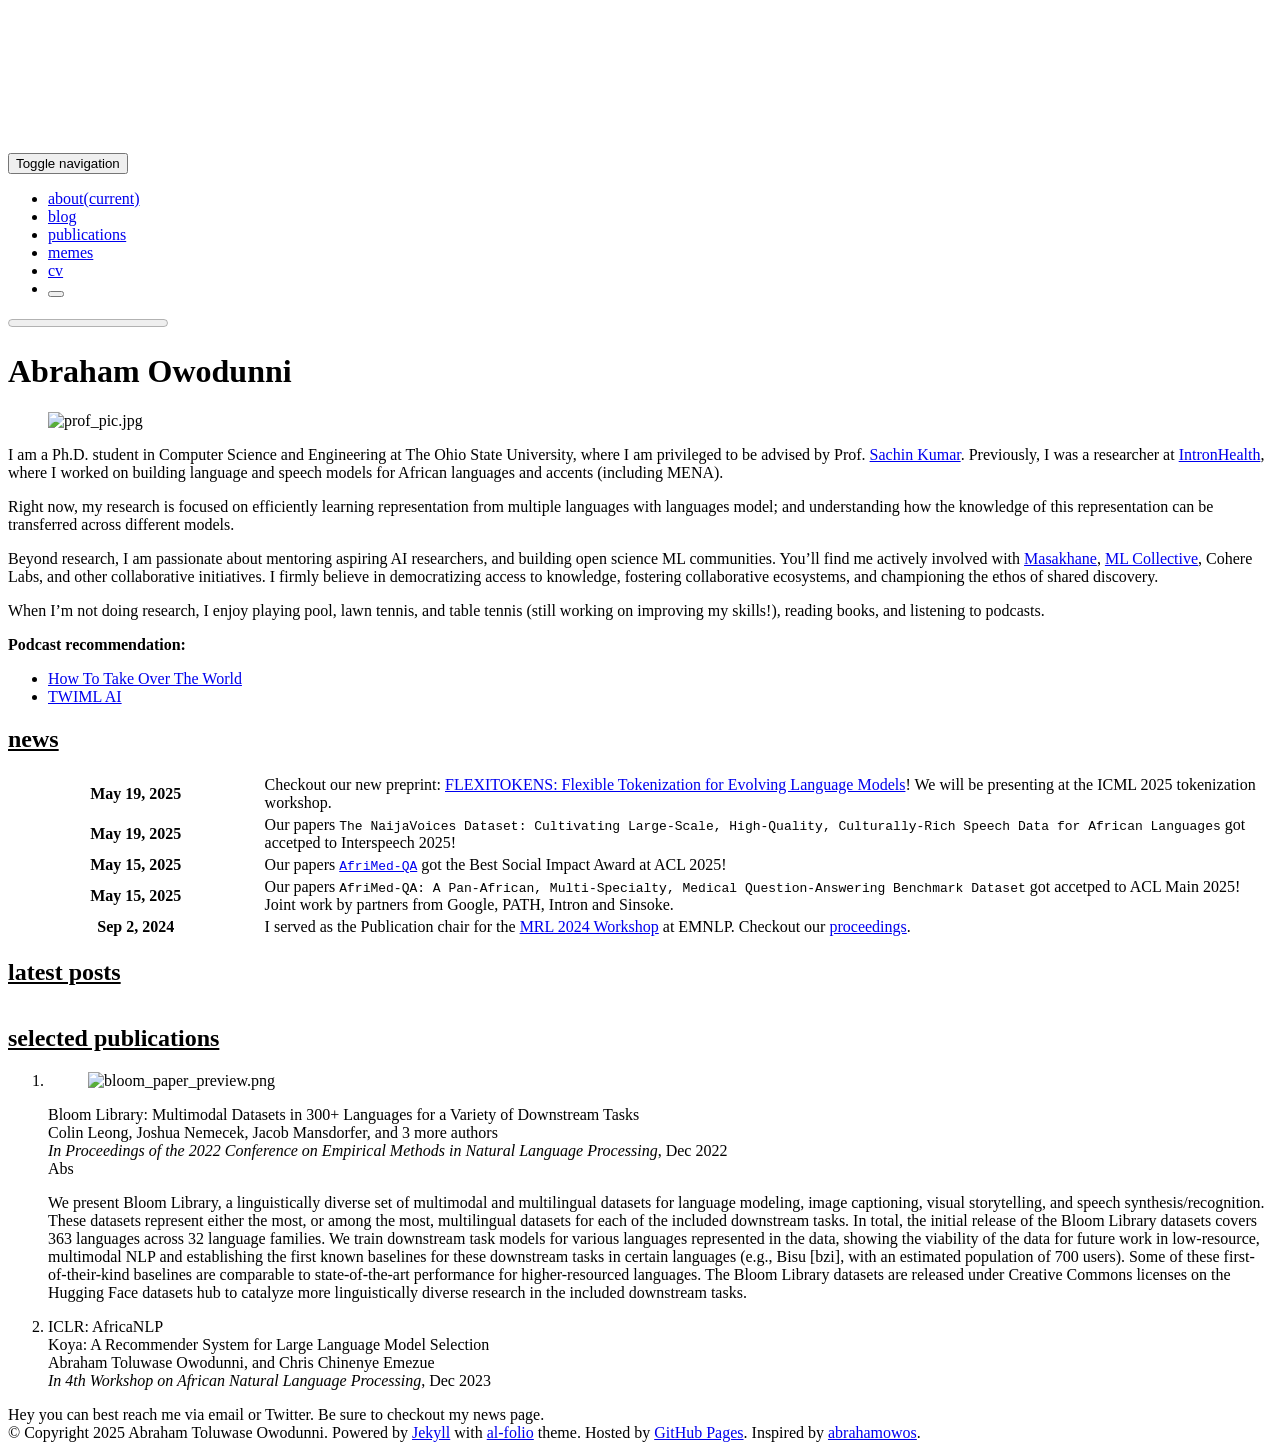
==== index.html @ 36580f3c "Deploying to gh-pages from @ owos/owos.github.io@be872cbde02f862ca393bd156501a296df60e137 🚀" ====
<!DOCTYPE html> <html lang="en"> <head> <meta http-equiv="Content-Type" content="text/html; charset=UTF-8"> <meta charset="utf-8"> <meta name="viewport" content="width=device-width, initial-scale=1, shrink-to-fit=no"> <meta http-equiv="X-UA-Compatible" content="IE=edge"> <title>Abraham Owodunni</title> <meta name="author" content="Abraham Toluwase Owodunni"> <meta name="description" content="I am an ML researcher and this is my personal site. Be sure to checkout the news page. "> <meta name="keywords" content="Owos, machine learning, multilingual, NLP, ASR."> <link rel="stylesheet" href="/assets/css/bootstrap.min.css?a4b3f509e79c54a512b890d73235ef04"> <link rel="stylesheet" href="https://cdn.jsdelivr.net/npm/mdbootstrap@4.20.0/css/mdb.min.css" integrity="sha256-jpjYvU3G3N6nrrBwXJoVEYI/0zw8htfFnhT9ljN3JJw=" crossorigin="anonymous"> <link defer rel="stylesheet" href="https://unpkg.com/bootstrap-table@1.22.1/dist/bootstrap-table.min.css"> <link rel="stylesheet" href="/assets/css/academicons.min.css?f0b7046b84e425c55f3463ac249818f5"> <link rel="stylesheet" type="text/css" href="https://fonts.googleapis.com/css?family=Roboto:300,400,500,700|Roboto+Slab:100,300,400,500,700|Material+Icons"> <link rel="stylesheet" href="/assets/css/jekyll-pygments-themes-github.css?19f3075a2d19613090fe9e16b564e1fe" media="" id="highlight_theme_light"> <link rel="shortcut icon" href="data:image/svg+xml,&lt;svg%20xmlns=%22http://www.w3.org/2000/svg%22%20viewBox=%220%200%20100%20100%22&gt;&lt;text%20y=%22.9em%22%20font-size=%2290%22&gt;%E2%9A%9B%EF%B8%8F&lt;/text&gt;&lt;/svg&gt;"> <link rel="stylesheet" href="/assets/css/main.css?d41d8cd98f00b204e9800998ecf8427e"> <link rel="canonical" href="https://owos.github.io/"> <link rel="stylesheet" href="/assets/css/jekyll-pygments-themes-native.css?e74e74bf055e5729d44a7d031a5ca6a5" media="none" id="highlight_theme_dark"> <script src="/assets/js/theme.js?96d6b3e1c3604aca8b6134c7afdd5db6"></script> <script src="/assets/js/dark_mode.js?9b17307bb950ffa2e34be0227f53558f"></script> </head> <body class="fixed-top-nav "> <header> <nav id="navbar" class="navbar navbar-light navbar-expand-sm fixed-top"> <div class="container"> <button class="navbar-toggler collapsed ml-auto" type="button" data-toggle="collapse" data-target="#navbarNav" aria-controls="navbarNav" aria-expanded="false" aria-label="Toggle navigation"> <span class="sr-only">Toggle navigation</span> <span class="icon-bar top-bar"></span> <span class="icon-bar middle-bar"></span> <span class="icon-bar bottom-bar"></span> </button> <div class="collapse navbar-collapse text-right" id="navbarNav"> <ul class="navbar-nav ml-auto flex-nowrap"> <li class="nav-item active"> <a class="nav-link" href="/">about<span class="sr-only">(current)</span></a> </li> <li class="nav-item "> <a class="nav-link" href="/blog/">blog</a> </li> <li class="nav-item "> <a class="nav-link" href="/publications/">publications</a> </li> <li class="nav-item "> <a class="nav-link" href="/memes/">memes</a> </li> <li class="nav-item "> <a class="nav-link" href="/cv/">cv</a> </li> <li class="toggle-container"> <button id="light-toggle" title="Change theme"> <i class="fa-solid fa-moon"></i> <i class="fa-solid fa-sun"></i> </button> </li> </ul> </div> </div> </nav> <progress id="progress" value="0"> <div class="progress-container"> <span class="progress-bar"></span> </div> </progress> </header> <div class="container mt-5"> <div class="post"> <header class="post-header"> <h1 class="post-title"> Abraham Owodunni </h1> <p class="desc"></p> </header> <article> <div class="profile float-right"> <figure> <picture> <img src="/assets/img/prof_pic.jpg?8a5b12dbfab0679a539454a6b41bd0f6" class="img-fluid z-depth-1 rounded" width="auto" height="auto" alt="prof_pic.jpg" onerror="this.onerror=null; $('.responsive-img-srcset').remove();"> </picture> </figure> </div> <div class="clearfix"> <p>I am a Ph.D. student in Computer Science and Engineering at The Ohio State University, where I am privileged to be advised by Prof. <a href="https://sites.google.com/view/sachinkumar" rel="external nofollow noopener" target="_blank">Sachin Kumar</a>. Previously, I was a researcher at <a href="https://www.intron.io/" rel="external nofollow noopener" target="_blank">IntronHealth</a>, where I worked on building language and speech models for African languages and accents (including MENA).</p> <p>Right now, my research is focused on efficiently learning representation from multiple languages with languages model; and understanding how the knowledge of this representation can be transferred across different models.</p> <p>Beyond research, I am passionate about mentoring aspiring AI researchers, and building open science ML communities. You’ll find me actively involved with <a href="https://www.masakhane.io/" rel="external nofollow noopener" target="_blank">Masakhane</a>, <a href="https://mlcollective.org/" rel="external nofollow noopener" target="_blank">ML Collective</a>, Cohere Labs, and other collaborative initiatives. I firmly believe in democratizing access to knowledge, fostering collaborative ecosystems, and championing the ethos of shared discovery.</p> <p>When I’m not doing research, I enjoy playing pool, lawn tennis, and table tennis (still working on improving my skills!), reading books, and listening to podcasts.</p> <p><strong>Podcast recommendation:</strong></p> <ul> <li><a href="https://www.takeoverpod.com/" rel="external nofollow noopener" target="_blank">How To Take Over The World</a></li> <li><a href="https://twimlai.com/podcast/twimlai/" rel="external nofollow noopener" target="_blank">TWIML AI</a></li> </ul> </div> <h2><a href="/news/" style="color: inherit;">news</a></h2> <div class="news"> <div class="table-responsive" style="max-height: 60vw"> <table class="table table-sm table-borderless"> <tr> <th scope="row" style="width: 20%">May 19, 2025</th> <td> Checkout our new preprint: <a href="https://arxiv.org/abs/2507.12720" rel="external nofollow noopener" target="_blank">FLEXITOKENS: Flexible Tokenization for Evolving Language Models</a>! We will be presenting at the ICML 2025 tokenization workshop. </td> </tr> <tr> <th scope="row" style="width: 20%">May 19, 2025</th> <td> Our papers <code class="language-plaintext highlighter-rouge">The NaijaVoices Dataset: Cultivating Large-Scale, High-Quality, Culturally-Rich Speech Data for African Languages</code> got accetped to Interspeech 2025! </td> </tr> <tr> <th scope="row" style="width: 20%">May 15, 2025</th> <td> Our papers <a href="https://x.com/AbrahamOwos/status/1950572181202604271" rel="external nofollow noopener" target="_blank"><code class="language-plaintext highlighter-rouge">AfriMed-QA</code></a> got the Best Social Impact Award at ACL 2025! </td> </tr> <tr> <th scope="row" style="width: 20%">May 15, 2025</th> <td> Our papers <code class="language-plaintext highlighter-rouge">AfriMed-QA: A Pan-African, Multi-Specialty, Medical Question-Answering Benchmark Dataset</code> got accetped to ACL Main 2025! Joint work by partners from Google, PATH, Intron and Sinsoke. </td> </tr> <tr> <th scope="row" style="width: 20%">Sep 2, 2024</th> <td> I served as the Publication chair for the <a href="https://sigtyp.github.io/ws2024-mrl.html" rel="external nofollow noopener" target="_blank">MRL 2024 Workshop</a> at EMNLP. Checkout our <a href="https://aclanthology.org/volumes/2024.mrl-1/" rel="external nofollow noopener" target="_blank">proceedings</a>. </td> </tr> </table> </div> </div> <h2><a href="/blog/" style="color: inherit;">latest posts</a></h2> <div class="news"> <div class="table-responsive"> <table class="table table-sm table-borderless"> </table> </div> </div> <h2><a href="/publications/" style="color: inherit;">selected publications</a></h2> <div class="publications"> <ol class="bibliography"> <li> <div class="row"> <div class="col-sm-2 preview"> <figure> <picture> <img src="/assets/img/publication_preview/bloom_paper_preview.png" class="preview z-depth-1 rounded" width="auto" height="auto" alt="bloom_paper_preview.png" onerror="this.onerror=null; $('.responsive-img-srcset').remove();"> </picture> </figure> </div> <div id="leong-etal-2022-bloom" class="col-sm-8"> <div class="title">Bloom Library: Multimodal Datasets in 300+ Languages for a Variety of Downstream Tasks</div> <div class="author"> Colin Leong, Joshua Nemecek, Jacob Mansdorfer, and <span class="more-authors" title="click to view 3 more authors" onclick=" var element=$(this); element.attr('title', ''); var more_authors_text=element.text() == '3 more authors' ? 'Anna Filighera, Abraham Owodunni, Daniel Whitenack' : '3 more authors'; var cursorPosition=0; var textAdder=setInterval(function(){ element.text(more_authors_text.substring(0, cursorPosition + 1)); if (++cursorPosition == more_authors_text.length){ clearInterval(textAdder); } }, '10'); ">3 more authors</span> </div> <div class="periodical"> <em>In Proceedings of the 2022 Conference on Empirical Methods in Natural Language Processing</em>, Dec 2022 </div> <div class="periodical"> </div> <div class="links"> <a class="abstract btn btn-sm z-depth-0" role="button">Abs</a> </div> <div class="abstract hidden"> <p>We present Bloom Library, a linguistically diverse set of multimodal and multilingual datasets for language modeling, image captioning, visual storytelling, and speech synthesis/recognition. These datasets represent either the most, or among the most, multilingual datasets for each of the included downstream tasks. In total, the initial release of the Bloom Library datasets covers 363 languages across 32 language families. We train downstream task models for various languages represented in the data, showing the viability of the data for future work in low-resource, multimodal NLP and establishing the first known baselines for these downstream tasks in certain languages (e.g., Bisu [bzi], with an estimated population of 700 users). Some of these first-of-their-kind baselines are comparable to state-of-the-art performance for higher-resourced languages. The Bloom Library datasets are released under Creative Commons licenses on the Hugging Face datasets hub to catalyze more linguistically diverse research in the included downstream tasks.</p> </div> </div> </div> </li> <li> <div class="row"> <div class="col-sm-2 abbr"><abbr class="badge">ICLR: AfricaNLP</abbr></div> <div id="owodunni2023koya" class="col-sm-8"> <div class="title">Koya: A Recommender System for Large Language Model Selection</div> <div class="author"> Abraham Toluwase Owodunni, and Chris Chinenye Emezue</div> <div class="periodical"> <em>In 4th Workshop on African Natural Language Processing</em>, Dec 2023 </div> <div class="periodical"> </div> <div class="links"> </div> </div> </div> </li> </ol> </div> <div class="social"> <div class="contact-icons"> <a href="mailto:%6F%77%6F%64%75%6E%6E%69%61%62%72%61%68%61%6D@%67%6D%61%69%6C.%63%6F%6D" title="email"><i class="fa-solid fa-envelope"></i></a> <a href="https://scholar.google.com/citations?user=yW-2hooAAAAJ" title="Google Scholar" rel="external nofollow noopener" target="_blank"><i class="ai ai-google-scholar"></i></a> <a href="https://github.com/owos" title="GitHub" rel="external nofollow noopener" target="_blank"><i class="fa-brands fa-github"></i></a> <a href="https://www.linkedin.com/in/abraham-owodunni" title="LinkedIn" rel="external nofollow noopener" target="_blank"><i class="fa-brands fa-linkedin"></i></a> <a href="https://twitter.com/abrahamowos" title="X" rel="external nofollow noopener" target="_blank"><i class="fa-brands fa-x-twitter"></i></a> <a href="/feed.xml" title="RSS Feed"><i class="fa-solid fa-square-rss"></i></a> </div> <div class="contact-note"> Hey you can best reach me via email or Twitter. Be sure to checkout my news page. </div> </div> </article> </div> </div> <footer class="fixed-bottom"> <div class="container mt-0"> © Copyright 2025 Abraham Toluwase Owodunni. Powered by <a href="https://jekyllrb.com/" target="_blank" rel="external nofollow noopener">Jekyll</a> with <a href="https://github.com/alshedivat/al-folio" rel="external nofollow noopener" target="_blank">al-folio</a> theme. Hosted by <a href="https://pages.github.com/" target="_blank" rel="external nofollow noopener">GitHub Pages</a>. Inspired by <a href="https://x.com/abrahamowos" target="_blank" rel="external nofollow noopener">abrahamowos</a>. </div> </footer> <script src="https://cdn.jsdelivr.net/npm/jquery@3.6.0/dist/jquery.min.js" integrity="sha256-/xUj+3OJU5yExlq6GSYGSHk7tPXikynS7ogEvDej/m4=" crossorigin="anonymous"></script> <script src="/assets/js/bootstrap.bundle.min.js"></script> <script src="https://cdn.jsdelivr.net/npm/mdbootstrap@4.20.0/js/mdb.min.js" integrity="sha256-NdbiivsvWt7VYCt6hYNT3h/th9vSTL4EDWeGs5SN3DA=" crossorigin="anonymous"></script> <script defer src="https://cdn.jsdelivr.net/npm/masonry-layout@4.2.2/dist/masonry.pkgd.min.js" integrity="sha256-Nn1q/fx0H7SNLZMQ5Hw5JLaTRZp0yILA/FRexe19VdI=" crossorigin="anonymous"></script> <script defer src="https://cdn.jsdelivr.net/npm/imagesloaded@4/imagesloaded.pkgd.min.js"></script> <script defer src="/assets/js/masonry.js" type="text/javascript"></script> <script defer src="https://cdn.jsdelivr.net/npm/medium-zoom@1.0.8/dist/medium-zoom.min.js" integrity="sha256-7PhEpEWEW0XXQ0k6kQrPKwuoIomz8R8IYyuU1Qew4P8=" crossorigin="anonymous"></script> <script defer src="/assets/js/zoom.js?7b30caa5023af4af8408a472dc4e1ebb"></script> <script defer src="https://unpkg.com/bootstrap-table@1.22.1/dist/bootstrap-table.min.js"></script> <script src="/assets/js/no_defer.js?d633890033921b33e0ceb13d22340a9c"></script> <script defer src="/assets/js/common.js?acdb9690d7641b2f8d40529018c71a01"></script> <script defer src="/assets/js/copy_code.js?07b8786bab9b4abe90d10e61f7d12ff7" type="text/javascript"></script> <script async src="https://d1bxh8uas1mnw7.cloudfront.net/assets/embed.js"></script> <script async src="https://badge.dimensions.ai/badge.js"></script> <script type="text/javascript">window.MathJax={tex:{tags:"ams"}};</script> <script defer type="text/javascript" id="MathJax-script" src="https://cdn.jsdelivr.net/npm/mathjax@3.2.0/es5/tex-mml-chtml.js"></script> <script defer src="https://polyfill.io/v3/polyfill.min.js?features=es6"></script> <script type="text/javascript">function progressBarSetup(){"max"in document.createElement("progress")?(initializeProgressElement(),$(document).on("scroll",function(){progressBar.attr({value:getCurrentScrollPosition()})}),$(window).on("resize",initializeProgressElement)):(resizeProgressBar(),$(document).on("scroll",resizeProgressBar),$(window).on("resize",resizeProgressBar))}function getCurrentScrollPosition(){return $(window).scrollTop()}function initializeProgressElement(){let e=$("#navbar").outerHeight(!0);$("body").css({"padding-top":e}),$("progress-container").css({"padding-top":e}),progressBar.css({top:e}),progressBar.attr({max:getDistanceToScroll(),value:getCurrentScrollPosition()})}function getDistanceToScroll(){return $(document).height()-$(window).height()}function resizeProgressBar(){progressBar.css({width:getWidthPercentage()+"%"})}function getWidthPercentage(){return getCurrentScrollPosition()/getDistanceToScroll()*100}const progressBar=$("#progress");window.onload=function(){setTimeout(progressBarSetup,50)};</script> </body> </html>
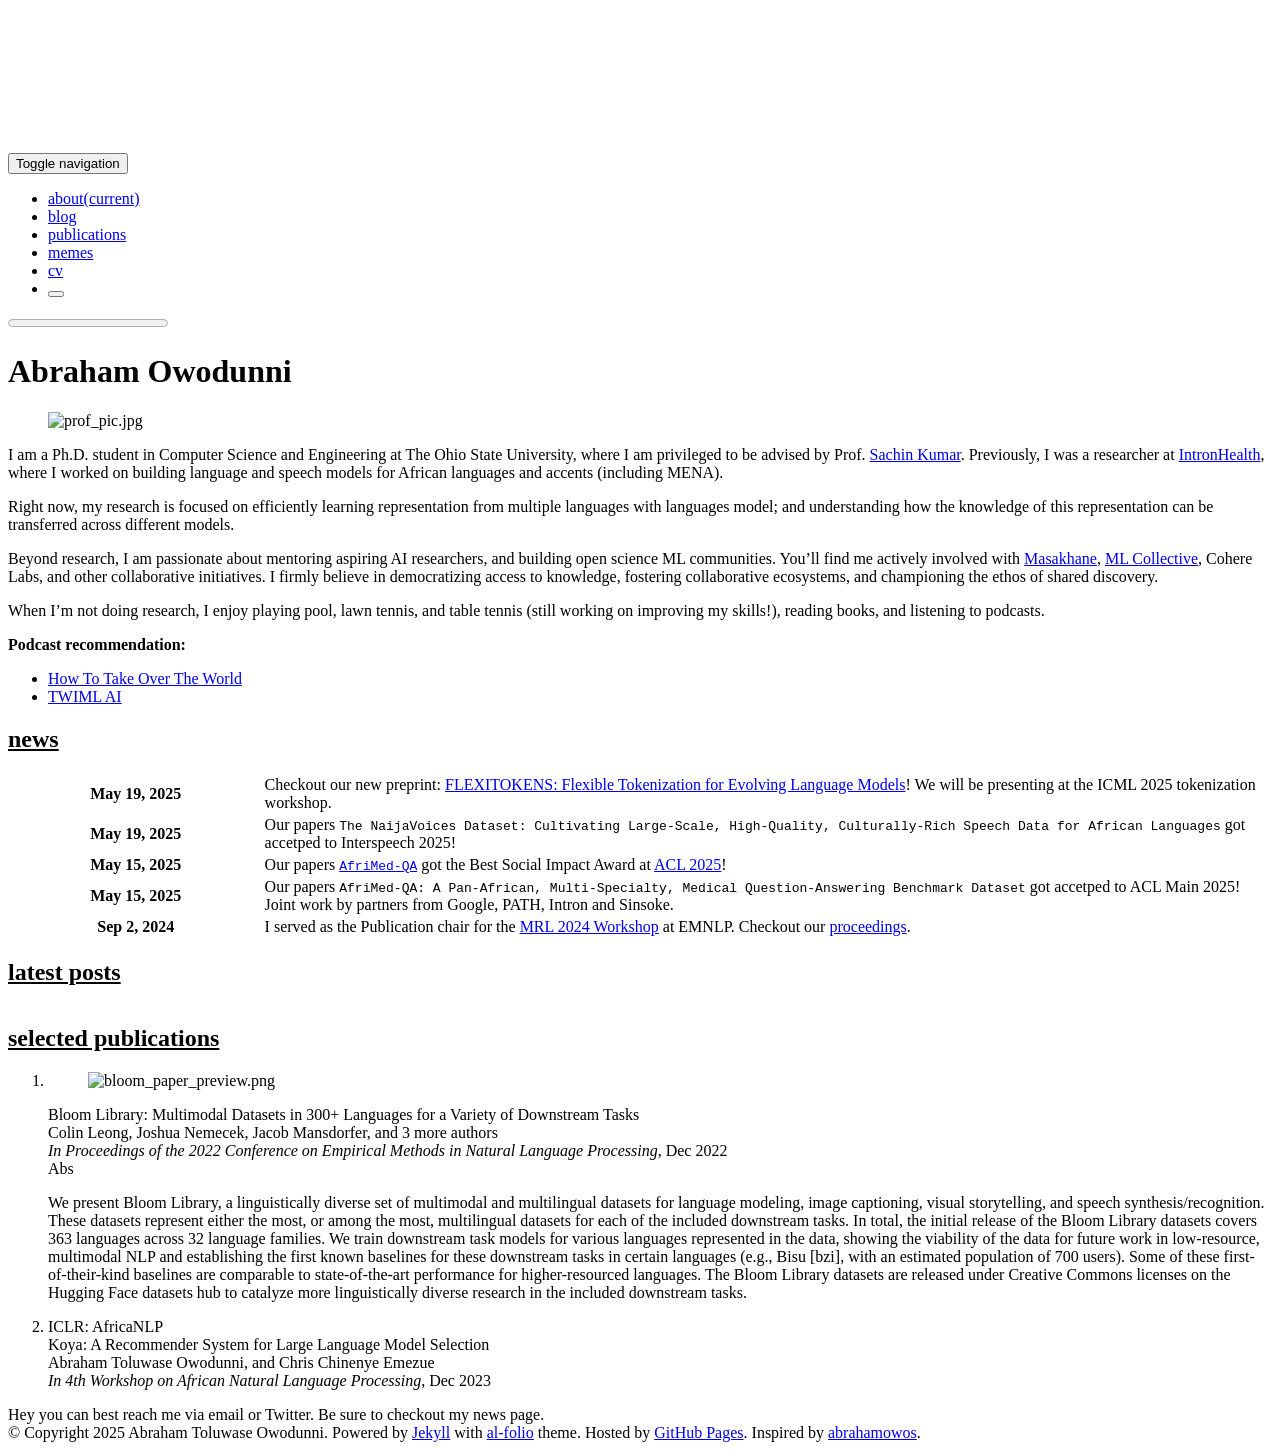
==== commit bdcb2b82: "Deploying to gh-pages from @ owos/owos.github.io@8f8f7a0fe4e0766a1090aa8c69e75fd0754bdb7d 🚀" ====
--- a/index.html
+++ b/index.html
@@ -1 +1 @@
-<!DOCTYPE html> <html lang="en"> <head> <meta http-equiv="Content-Type" content="text/html; charset=UTF-8"> <meta charset="utf-8"> <meta name="viewport" content="width=device-width, initial-scale=1, shrink-to-fit=no"> <meta http-equiv="X-UA-Compatible" content="IE=edge"> <title>Abraham Owodunni</title> <meta name="author" content="Abraham Toluwase Owodunni"> <meta name="description" content="I am an ML researcher and this is my personal site. Be sure to checkout the news page. "> <meta name="keywords" content="Owos, machine learning, multilingual, NLP, ASR."> <link rel="stylesheet" href="/assets/css/bootstrap.min.css?a4b3f509e79c54a512b890d73235ef04"> <link rel="stylesheet" href="https://cdn.jsdelivr.net/npm/mdbootstrap@4.20.0/css/mdb.min.css" integrity="sha256-jpjYvU3G3N6nrrBwXJoVEYI/0zw8htfFnhT9ljN3JJw=" crossorigin="anonymous"> <link defer rel="stylesheet" href="https://unpkg.com/bootstrap-table@1.22.1/dist/bootstrap-table.min.css"> <link rel="stylesheet" href="/assets/css/academicons.min.css?f0b7046b84e425c55f3463ac249818f5"> <link rel="stylesheet" type="text/css" href="https://fonts.googleapis.com/css?family=Roboto:300,400,500,700|Roboto+Slab:100,300,400,500,700|Material+Icons"> <link rel="stylesheet" href="/assets/css/jekyll-pygments-themes-github.css?19f3075a2d19613090fe9e16b564e1fe" media="" id="highlight_theme_light"> <link rel="shortcut icon" href="data:image/svg+xml,&lt;svg%20xmlns=%22http://www.w3.org/2000/svg%22%20viewBox=%220%200%20100%20100%22&gt;&lt;text%20y=%22.9em%22%20font-size=%2290%22&gt;%E2%9A%9B%EF%B8%8F&lt;/text&gt;&lt;/svg&gt;"> <link rel="stylesheet" href="/assets/css/main.css?d41d8cd98f00b204e9800998ecf8427e"> <link rel="canonical" href="https://owos.github.io/"> <link rel="stylesheet" href="/assets/css/jekyll-pygments-themes-native.css?e74e74bf055e5729d44a7d031a5ca6a5" media="none" id="highlight_theme_dark"> <script src="/assets/js/theme.js?96d6b3e1c3604aca8b6134c7afdd5db6"></script> <script src="/assets/js/dark_mode.js?9b17307bb950ffa2e34be0227f53558f"></script> </head> <body class="fixed-top-nav "> <header> <nav id="navbar" class="navbar navbar-light navbar-expand-sm fixed-top"> <div class="container"> <button class="navbar-toggler collapsed ml-auto" type="button" data-toggle="collapse" data-target="#navbarNav" aria-controls="navbarNav" aria-expanded="false" aria-label="Toggle navigation"> <span class="sr-only">Toggle navigation</span> <span class="icon-bar top-bar"></span> <span class="icon-bar middle-bar"></span> <span class="icon-bar bottom-bar"></span> </button> <div class="collapse navbar-collapse text-right" id="navbarNav"> <ul class="navbar-nav ml-auto flex-nowrap"> <li class="nav-item active"> <a class="nav-link" href="/">about<span class="sr-only">(current)</span></a> </li> <li class="nav-item "> <a class="nav-link" href="/blog/">blog</a> </li> <li class="nav-item "> <a class="nav-link" href="/publications/">publications</a> </li> <li class="nav-item "> <a class="nav-link" href="/memes/">memes</a> </li> <li class="nav-item "> <a class="nav-link" href="/cv/">cv</a> </li> <li class="toggle-container"> <button id="light-toggle" title="Change theme"> <i class="fa-solid fa-moon"></i> <i class="fa-solid fa-sun"></i> </button> </li> </ul> </div> </div> </nav> <progress id="progress" value="0"> <div class="progress-container"> <span class="progress-bar"></span> </div> </progress> </header> <div class="container mt-5"> <div class="post"> <header class="post-header"> <h1 class="post-title"> Abraham Owodunni </h1> <p class="desc"></p> </header> <article> <div class="profile float-right"> <figure> <picture> <img src="/assets/img/prof_pic.jpg?8a5b12dbfab0679a539454a6b41bd0f6" class="img-fluid z-depth-1 rounded" width="auto" height="auto" alt="prof_pic.jpg" onerror="this.onerror=null; $('.responsive-img-srcset').remove();"> </picture> </figure> </div> <div class="clearfix"> <p>I am a Ph.D. student in Computer Science and Engineering at The Ohio State University, where I am privileged to be advised by Prof. <a href="https://sites.google.com/view/sachinkumar" rel="external nofollow noopener" target="_blank">Sachin Kumar</a>. Previously, I was a researcher at <a href="https://www.intron.io/" rel="external nofollow noopener" target="_blank">IntronHealth</a>, where I worked on building language and speech models for African languages and accents (including MENA).</p> <p>Right now, my research is focused on efficiently learning representation from multiple languages with languages model; and understanding how the knowledge of this representation can be transferred across different models.</p> <p>Beyond research, I am passionate about mentoring aspiring AI researchers, and building open science ML communities. You’ll find me actively involved with <a href="https://www.masakhane.io/" rel="external nofollow noopener" target="_blank">Masakhane</a>, <a href="https://mlcollective.org/" rel="external nofollow noopener" target="_blank">ML Collective</a>, Cohere Labs, and other collaborative initiatives. I firmly believe in democratizing access to knowledge, fostering collaborative ecosystems, and championing the ethos of shared discovery.</p> <p>When I’m not doing research, I enjoy playing pool, lawn tennis, and table tennis (still working on improving my skills!), reading books, and listening to podcasts.</p> <p><strong>Podcast recommendation:</strong></p> <ul> <li><a href="https://www.takeoverpod.com/" rel="external nofollow noopener" target="_blank">How To Take Over The World</a></li> <li><a href="https://twimlai.com/podcast/twimlai/" rel="external nofollow noopener" target="_blank">TWIML AI</a></li> </ul> </div> <h2><a href="/news/" style="color: inherit;">news</a></h2> <div class="news"> <div class="table-responsive" style="max-height: 60vw"> <table class="table table-sm table-borderless"> <tr> <th scope="row" style="width: 20%">May 19, 2025</th> <td> Checkout our new preprint: <a href="https://arxiv.org/abs/2507.12720" rel="external nofollow noopener" target="_blank">FLEXITOKENS: Flexible Tokenization for Evolving Language Models</a>! We will be presenting at the ICML 2025 tokenization workshop. </td> </tr> <tr> <th scope="row" style="width: 20%">May 19, 2025</th> <td> Our papers <code class="language-plaintext highlighter-rouge">The NaijaVoices Dataset: Cultivating Large-Scale, High-Quality, Culturally-Rich Speech Data for African Languages</code> got accetped to Interspeech 2025! </td> </tr> <tr> <th scope="row" style="width: 20%">May 15, 2025</th> <td> Our papers <a href="https://x.com/AbrahamOwos/status/1950572181202604271" rel="external nofollow noopener" target="_blank"><code class="language-plaintext highlighter-rouge">AfriMed-QA</code></a> got the Best Social Impact Award at ACL 2025! </td> </tr> <tr> <th scope="row" style="width: 20%">May 15, 2025</th> <td> Our papers <code class="language-plaintext highlighter-rouge">AfriMed-QA: A Pan-African, Multi-Specialty, Medical Question-Answering Benchmark Dataset</code> got accetped to ACL Main 2025! Joint work by partners from Google, PATH, Intron and Sinsoke. </td> </tr> <tr> <th scope="row" style="width: 20%">Sep 2, 2024</th> <td> I served as the Publication chair for the <a href="https://sigtyp.github.io/ws2024-mrl.html" rel="external nofollow noopener" target="_blank">MRL 2024 Workshop</a> at EMNLP. Checkout our <a href="https://aclanthology.org/volumes/2024.mrl-1/" rel="external nofollow noopener" target="_blank">proceedings</a>. </td> </tr> </table> </div> </div> <h2><a href="/blog/" style="color: inherit;">latest posts</a></h2> <div class="news"> <div class="table-responsive"> <table class="table table-sm table-borderless"> </table> </div> </div> <h2><a href="/publications/" style="color: inherit;">selected publications</a></h2> <div class="publications"> <ol class="bibliography"> <li> <div class="row"> <div class="col-sm-2 preview"> <figure> <picture> <img src="/assets/img/publication_preview/bloom_paper_preview.png" class="preview z-depth-1 rounded" width="auto" height="auto" alt="bloom_paper_preview.png" onerror="this.onerror=null; $('.responsive-img-srcset').remove();"> </picture> </figure> </div> <div id="leong-etal-2022-bloom" class="col-sm-8"> <div class="title">Bloom Library: Multimodal Datasets in 300+ Languages for a Variety of Downstream Tasks</div> <div class="author"> Colin Leong, Joshua Nemecek, Jacob Mansdorfer, and <span class="more-authors" title="click to view 3 more authors" onclick=" var element=$(this); element.attr('title', ''); var more_authors_text=element.text() == '3 more authors' ? 'Anna Filighera, Abraham Owodunni, Daniel Whitenack' : '3 more authors'; var cursorPosition=0; var textAdder=setInterval(function(){ element.text(more_authors_text.substring(0, cursorPosition + 1)); if (++cursorPosition == more_authors_text.length){ clearInterval(textAdder); } }, '10'); ">3 more authors</span> </div> <div class="periodical"> <em>In Proceedings of the 2022 Conference on Empirical Methods in Natural Language Processing</em>, Dec 2022 </div> <div class="periodical"> </div> <div class="links"> <a class="abstract btn btn-sm z-depth-0" role="button">Abs</a> </div> <div class="abstract hidden"> <p>We present Bloom Library, a linguistically diverse set of multimodal and multilingual datasets for language modeling, image captioning, visual storytelling, and speech synthesis/recognition. These datasets represent either the most, or among the most, multilingual datasets for each of the included downstream tasks. In total, the initial release of the Bloom Library datasets covers 363 languages across 32 language families. We train downstream task models for various languages represented in the data, showing the viability of the data for future work in low-resource, multimodal NLP and establishing the first known baselines for these downstream tasks in certain languages (e.g., Bisu [bzi], with an estimated population of 700 users). Some of these first-of-their-kind baselines are comparable to state-of-the-art performance for higher-resourced languages. The Bloom Library datasets are released under Creative Commons licenses on the Hugging Face datasets hub to catalyze more linguistically diverse research in the included downstream tasks.</p> </div> </div> </div> </li> <li> <div class="row"> <div class="col-sm-2 abbr"><abbr class="badge">ICLR: AfricaNLP</abbr></div> <div id="owodunni2023koya" class="col-sm-8"> <div class="title">Koya: A Recommender System for Large Language Model Selection</div> <div class="author"> Abraham Toluwase Owodunni, and Chris Chinenye Emezue</div> <div class="periodical"> <em>In 4th Workshop on African Natural Language Processing</em>, Dec 2023 </div> <div class="periodical"> </div> <div class="links"> </div> </div> </div> </li> </ol> </div> <div class="social"> <div class="contact-icons"> <a href="mailto:%6F%77%6F%64%75%6E%6E%69%61%62%72%61%68%61%6D@%67%6D%61%69%6C.%63%6F%6D" title="email"><i class="fa-solid fa-envelope"></i></a> <a href="https://scholar.google.com/citations?user=yW-2hooAAAAJ" title="Google Scholar" rel="external nofollow noopener" target="_blank"><i class="ai ai-google-scholar"></i></a> <a href="https://github.com/owos" title="GitHub" rel="external nofollow noopener" target="_blank"><i class="fa-brands fa-github"></i></a> <a href="https://www.linkedin.com/in/abraham-owodunni" title="LinkedIn" rel="external nofollow noopener" target="_blank"><i class="fa-brands fa-linkedin"></i></a> <a href="https://twitter.com/abrahamowos" title="X" rel="external nofollow noopener" target="_blank"><i class="fa-brands fa-x-twitter"></i></a> <a href="/feed.xml" title="RSS Feed"><i class="fa-solid fa-square-rss"></i></a> </div> <div class="contact-note"> Hey you can best reach me via email or Twitter. Be sure to checkout my news page. </div> </div> </article> </div> </div> <footer class="fixed-bottom"> <div class="container mt-0"> © Copyright 2025 Abraham Toluwase Owodunni. Powered by <a href="https://jekyllrb.com/" target="_blank" rel="external nofollow noopener">Jekyll</a> with <a href="https://github.com/alshedivat/al-folio" rel="external nofollow noopener" target="_blank">al-folio</a> theme. Hosted by <a href="https://pages.github.com/" target="_blank" rel="external nofollow noopener">GitHub Pages</a>. Inspired by <a href="https://x.com/abrahamowos" target="_blank" rel="external nofollow noopener">abrahamowos</a>. </div> </footer> <script src="https://cdn.jsdelivr.net/npm/jquery@3.6.0/dist/jquery.min.js" integrity="sha256-/xUj+3OJU5yExlq6GSYGSHk7tPXikynS7ogEvDej/m4=" crossorigin="anonymous"></script> <script src="/assets/js/bootstrap.bundle.min.js"></script> <script src="https://cdn.jsdelivr.net/npm/mdbootstrap@4.20.0/js/mdb.min.js" integrity="sha256-NdbiivsvWt7VYCt6hYNT3h/th9vSTL4EDWeGs5SN3DA=" crossorigin="anonymous"></script> <script defer src="https://cdn.jsdelivr.net/npm/masonry-layout@4.2.2/dist/masonry.pkgd.min.js" integrity="sha256-Nn1q/fx0H7SNLZMQ5Hw5JLaTRZp0yILA/FRexe19VdI=" crossorigin="anonymous"></script> <script defer src="https://cdn.jsdelivr.net/npm/imagesloaded@4/imagesloaded.pkgd.min.js"></script> <script defer src="/assets/js/masonry.js" type="text/javascript"></script> <script defer src="https://cdn.jsdelivr.net/npm/medium-zoom@1.0.8/dist/medium-zoom.min.js" integrity="sha256-7PhEpEWEW0XXQ0k6kQrPKwuoIomz8R8IYyuU1Qew4P8=" crossorigin="anonymous"></script> <script defer src="/assets/js/zoom.js?7b30caa5023af4af8408a472dc4e1ebb"></script> <script defer src="https://unpkg.com/bootstrap-table@1.22.1/dist/bootstrap-table.min.js"></script> <script src="/assets/js/no_defer.js?d633890033921b33e0ceb13d22340a9c"></script> <script defer src="/assets/js/common.js?acdb9690d7641b2f8d40529018c71a01"></script> <script defer src="/assets/js/copy_code.js?07b8786bab9b4abe90d10e61f7d12ff7" type="text/javascript"></script> <script async src="https://d1bxh8uas1mnw7.cloudfront.net/assets/embed.js"></script> <script async src="https://badge.dimensions.ai/badge.js"></script> <script type="text/javascript">window.MathJax={tex:{tags:"ams"}};</script> <script defer type="text/javascript" id="MathJax-script" src="https://cdn.jsdelivr.net/npm/mathjax@3.2.0/es5/tex-mml-chtml.js"></script> <script defer src="https://polyfill.io/v3/polyfill.min.js?features=es6"></script> <script type="text/javascript">function progressBarSetup(){"max"in document.createElement("progress")?(initializeProgressElement(),$(document).on("scroll",function(){progressBar.attr({value:getCurrentScrollPosition()})}),$(window).on("resize",initializeProgressElement)):(resizeProgressBar(),$(document).on("scroll",resizeProgressBar),$(window).on("resize",resizeProgressBar))}function getCurrentScrollPosition(){return $(window).scrollTop()}function initializeProgressElement(){let e=$("#navbar").outerHeight(!0);$("body").css({"padding-top":e}),$("progress-container").css({"padding-top":e}),progressBar.css({top:e}),progressBar.attr({max:getDistanceToScroll(),value:getCurrentScrollPosition()})}function getDistanceToScroll(){return $(document).height()-$(window).height()}function resizeProgressBar(){progressBar.css({width:getWidthPercentage()+"%"})}function getWidthPercentage(){return getCurrentScrollPosition()/getDistanceToScroll()*100}const progressBar=$("#progress");window.onload=function(){setTimeout(progressBarSetup,50)};</script> </body> </html>+<!DOCTYPE html> <html lang="en"> <head> <meta http-equiv="Content-Type" content="text/html; charset=UTF-8"> <meta charset="utf-8"> <meta name="viewport" content="width=device-width, initial-scale=1, shrink-to-fit=no"> <meta http-equiv="X-UA-Compatible" content="IE=edge"> <title>Abraham Owodunni</title> <meta name="author" content="Abraham Toluwase Owodunni"> <meta name="description" content="I am an ML researcher and this is my personal site. Be sure to checkout the news page. "> <meta name="keywords" content="Owos, machine learning, multilingual, NLP, ASR."> <link rel="stylesheet" href="/assets/css/bootstrap.min.css?a4b3f509e79c54a512b890d73235ef04"> <link rel="stylesheet" href="https://cdn.jsdelivr.net/npm/mdbootstrap@4.20.0/css/mdb.min.css" integrity="sha256-jpjYvU3G3N6nrrBwXJoVEYI/0zw8htfFnhT9ljN3JJw=" crossorigin="anonymous"> <link defer rel="stylesheet" href="https://unpkg.com/bootstrap-table@1.22.1/dist/bootstrap-table.min.css"> <link rel="stylesheet" href="/assets/css/academicons.min.css?f0b7046b84e425c55f3463ac249818f5"> <link rel="stylesheet" type="text/css" href="https://fonts.googleapis.com/css?family=Roboto:300,400,500,700|Roboto+Slab:100,300,400,500,700|Material+Icons"> <link rel="stylesheet" href="/assets/css/jekyll-pygments-themes-github.css?19f3075a2d19613090fe9e16b564e1fe" media="" id="highlight_theme_light"> <link rel="shortcut icon" href="data:image/svg+xml,&lt;svg%20xmlns=%22http://www.w3.org/2000/svg%22%20viewBox=%220%200%20100%20100%22&gt;&lt;text%20y=%22.9em%22%20font-size=%2290%22&gt;%E2%9A%9B%EF%B8%8F&lt;/text&gt;&lt;/svg&gt;"> <link rel="stylesheet" href="/assets/css/main.css?d41d8cd98f00b204e9800998ecf8427e"> <link rel="canonical" href="https://owos.github.io/"> <link rel="stylesheet" href="/assets/css/jekyll-pygments-themes-native.css?e74e74bf055e5729d44a7d031a5ca6a5" media="none" id="highlight_theme_dark"> <script src="/assets/js/theme.js?96d6b3e1c3604aca8b6134c7afdd5db6"></script> <script src="/assets/js/dark_mode.js?9b17307bb950ffa2e34be0227f53558f"></script> </head> <body class="fixed-top-nav "> <header> <nav id="navbar" class="navbar navbar-light navbar-expand-sm fixed-top"> <div class="container"> <button class="navbar-toggler collapsed ml-auto" type="button" data-toggle="collapse" data-target="#navbarNav" aria-controls="navbarNav" aria-expanded="false" aria-label="Toggle navigation"> <span class="sr-only">Toggle navigation</span> <span class="icon-bar top-bar"></span> <span class="icon-bar middle-bar"></span> <span class="icon-bar bottom-bar"></span> </button> <div class="collapse navbar-collapse text-right" id="navbarNav"> <ul class="navbar-nav ml-auto flex-nowrap"> <li class="nav-item active"> <a class="nav-link" href="/">about<span class="sr-only">(current)</span></a> </li> <li class="nav-item "> <a class="nav-link" href="/blog/">blog</a> </li> <li class="nav-item "> <a class="nav-link" href="/publications/">publications</a> </li> <li class="nav-item "> <a class="nav-link" href="/memes/">memes</a> </li> <li class="nav-item "> <a class="nav-link" href="/cv/">cv</a> </li> <li class="toggle-container"> <button id="light-toggle" title="Change theme"> <i class="fa-solid fa-moon"></i> <i class="fa-solid fa-sun"></i> </button> </li> </ul> </div> </div> </nav> <progress id="progress" value="0"> <div class="progress-container"> <span class="progress-bar"></span> </div> </progress> </header> <div class="container mt-5"> <div class="post"> <header class="post-header"> <h1 class="post-title"> Abraham Owodunni </h1> <p class="desc"></p> </header> <article> <div class="profile float-right"> <figure> <picture> <img src="/assets/img/prof_pic.jpg?8a5b12dbfab0679a539454a6b41bd0f6" class="img-fluid z-depth-1 rounded" width="auto" height="auto" alt="prof_pic.jpg" onerror="this.onerror=null; $('.responsive-img-srcset').remove();"> </picture> </figure> </div> <div class="clearfix"> <p>I am a Ph.D. student in Computer Science and Engineering at The Ohio State University, where I am privileged to be advised by Prof. <a href="https://sites.google.com/view/sachinkumar" rel="external nofollow noopener" target="_blank">Sachin Kumar</a>. Previously, I was a researcher at <a href="https://www.intron.io/" rel="external nofollow noopener" target="_blank">IntronHealth</a>, where I worked on building language and speech models for African languages and accents (including MENA).</p> <p>Right now, my research is focused on efficiently learning representation from multiple languages with languages model; and understanding how the knowledge of this representation can be transferred across different models.</p> <p>Beyond research, I am passionate about mentoring aspiring AI researchers, and building open science ML communities. You’ll find me actively involved with <a href="https://www.masakhane.io/" rel="external nofollow noopener" target="_blank">Masakhane</a>, <a href="https://mlcollective.org/" rel="external nofollow noopener" target="_blank">ML Collective</a>, Cohere Labs, and other collaborative initiatives. I firmly believe in democratizing access to knowledge, fostering collaborative ecosystems, and championing the ethos of shared discovery.</p> <p>When I’m not doing research, I enjoy playing pool, lawn tennis, and table tennis (still working on improving my skills!), reading books, and listening to podcasts.</p> <p><strong>Podcast recommendation:</strong></p> <ul> <li><a href="https://www.takeoverpod.com/" rel="external nofollow noopener" target="_blank">How To Take Over The World</a></li> <li><a href="https://twimlai.com/podcast/twimlai/" rel="external nofollow noopener" target="_blank">TWIML AI</a></li> </ul> </div> <h2><a href="/news/" style="color: inherit;">news</a></h2> <div class="news"> <div class="table-responsive" style="max-height: 60vw"> <table class="table table-sm table-borderless"> <tr> <th scope="row" style="width: 20%">May 19, 2025</th> <td> Checkout our new preprint: <a href="https://arxiv.org/abs/2507.12720" rel="external nofollow noopener" target="_blank">FLEXITOKENS: Flexible Tokenization for Evolving Language Models</a>! We will be presenting at the ICML 2025 tokenization workshop. </td> </tr> <tr> <th scope="row" style="width: 20%">May 19, 2025</th> <td> Our papers <code class="language-plaintext highlighter-rouge">The NaijaVoices Dataset: Cultivating Large-Scale, High-Quality, Culturally-Rich Speech Data for African Languages</code> got accetped to Interspeech 2025! </td> </tr> <tr> <th scope="row" style="width: 20%">May 15, 2025</th> <td> Our papers <a href="https://x.com/AbrahamOwos/status/1950572181202604271" rel="external nofollow noopener" target="_blank"><code class="language-plaintext highlighter-rouge">AfriMed-QA</code></a> got the Best Social Impact Award at <a href="https://2025.aclweb.org/program/awards/#best-social-impact-paper" rel="external nofollow noopener" target="_blank">ACL 2025</a>! </td> </tr> <tr> <th scope="row" style="width: 20%">May 15, 2025</th> <td> Our papers <code class="language-plaintext highlighter-rouge">AfriMed-QA: A Pan-African, Multi-Specialty, Medical Question-Answering Benchmark Dataset</code> got accetped to ACL Main 2025! Joint work by partners from Google, PATH, Intron and Sinsoke. </td> </tr> <tr> <th scope="row" style="width: 20%">Sep 2, 2024</th> <td> I served as the Publication chair for the <a href="https://sigtyp.github.io/ws2024-mrl.html" rel="external nofollow noopener" target="_blank">MRL 2024 Workshop</a> at EMNLP. Checkout our <a href="https://aclanthology.org/volumes/2024.mrl-1/" rel="external nofollow noopener" target="_blank">proceedings</a>. </td> </tr> </table> </div> </div> <h2><a href="/blog/" style="color: inherit;">latest posts</a></h2> <div class="news"> <div class="table-responsive"> <table class="table table-sm table-borderless"> </table> </div> </div> <h2><a href="/publications/" style="color: inherit;">selected publications</a></h2> <div class="publications"> <ol class="bibliography"> <li> <div class="row"> <div class="col-sm-2 preview"> <figure> <picture> <img src="/assets/img/publication_preview/bloom_paper_preview.png" class="preview z-depth-1 rounded" width="auto" height="auto" alt="bloom_paper_preview.png" onerror="this.onerror=null; $('.responsive-img-srcset').remove();"> </picture> </figure> </div> <div id="leong-etal-2022-bloom" class="col-sm-8"> <div class="title">Bloom Library: Multimodal Datasets in 300+ Languages for a Variety of Downstream Tasks</div> <div class="author"> Colin Leong, Joshua Nemecek, Jacob Mansdorfer, and <span class="more-authors" title="click to view 3 more authors" onclick=" var element=$(this); element.attr('title', ''); var more_authors_text=element.text() == '3 more authors' ? 'Anna Filighera, Abraham Owodunni, Daniel Whitenack' : '3 more authors'; var cursorPosition=0; var textAdder=setInterval(function(){ element.text(more_authors_text.substring(0, cursorPosition + 1)); if (++cursorPosition == more_authors_text.length){ clearInterval(textAdder); } }, '10'); ">3 more authors</span> </div> <div class="periodical"> <em>In Proceedings of the 2022 Conference on Empirical Methods in Natural Language Processing</em>, Dec 2022 </div> <div class="periodical"> </div> <div class="links"> <a class="abstract btn btn-sm z-depth-0" role="button">Abs</a> </div> <div class="abstract hidden"> <p>We present Bloom Library, a linguistically diverse set of multimodal and multilingual datasets for language modeling, image captioning, visual storytelling, and speech synthesis/recognition. These datasets represent either the most, or among the most, multilingual datasets for each of the included downstream tasks. In total, the initial release of the Bloom Library datasets covers 363 languages across 32 language families. We train downstream task models for various languages represented in the data, showing the viability of the data for future work in low-resource, multimodal NLP and establishing the first known baselines for these downstream tasks in certain languages (e.g., Bisu [bzi], with an estimated population of 700 users). Some of these first-of-their-kind baselines are comparable to state-of-the-art performance for higher-resourced languages. The Bloom Library datasets are released under Creative Commons licenses on the Hugging Face datasets hub to catalyze more linguistically diverse research in the included downstream tasks.</p> </div> </div> </div> </li> <li> <div class="row"> <div class="col-sm-2 abbr"><abbr class="badge">ICLR: AfricaNLP</abbr></div> <div id="owodunni2023koya" class="col-sm-8"> <div class="title">Koya: A Recommender System for Large Language Model Selection</div> <div class="author"> Abraham Toluwase Owodunni, and Chris Chinenye Emezue</div> <div class="periodical"> <em>In 4th Workshop on African Natural Language Processing</em>, Dec 2023 </div> <div class="periodical"> </div> <div class="links"> </div> </div> </div> </li> </ol> </div> <div class="social"> <div class="contact-icons"> <a href="mailto:%6F%77%6F%64%75%6E%6E%69%61%62%72%61%68%61%6D@%67%6D%61%69%6C.%63%6F%6D" title="email"><i class="fa-solid fa-envelope"></i></a> <a href="https://scholar.google.com/citations?user=yW-2hooAAAAJ" title="Google Scholar" rel="external nofollow noopener" target="_blank"><i class="ai ai-google-scholar"></i></a> <a href="https://github.com/owos" title="GitHub" rel="external nofollow noopener" target="_blank"><i class="fa-brands fa-github"></i></a> <a href="https://www.linkedin.com/in/abraham-owodunni" title="LinkedIn" rel="external nofollow noopener" target="_blank"><i class="fa-brands fa-linkedin"></i></a> <a href="https://twitter.com/abrahamowos" title="X" rel="external nofollow noopener" target="_blank"><i class="fa-brands fa-x-twitter"></i></a> <a href="/feed.xml" title="RSS Feed"><i class="fa-solid fa-square-rss"></i></a> </div> <div class="contact-note"> Hey you can best reach me via email or Twitter. Be sure to checkout my news page. </div> </div> </article> </div> </div> <footer class="fixed-bottom"> <div class="container mt-0"> © Copyright 2025 Abraham Toluwase Owodunni. Powered by <a href="https://jekyllrb.com/" target="_blank" rel="external nofollow noopener">Jekyll</a> with <a href="https://github.com/alshedivat/al-folio" rel="external nofollow noopener" target="_blank">al-folio</a> theme. Hosted by <a href="https://pages.github.com/" target="_blank" rel="external nofollow noopener">GitHub Pages</a>. Inspired by <a href="https://x.com/abrahamowos" target="_blank" rel="external nofollow noopener">abrahamowos</a>. </div> </footer> <script src="https://cdn.jsdelivr.net/npm/jquery@3.6.0/dist/jquery.min.js" integrity="sha256-/xUj+3OJU5yExlq6GSYGSHk7tPXikynS7ogEvDej/m4=" crossorigin="anonymous"></script> <script src="/assets/js/bootstrap.bundle.min.js"></script> <script src="https://cdn.jsdelivr.net/npm/mdbootstrap@4.20.0/js/mdb.min.js" integrity="sha256-NdbiivsvWt7VYCt6hYNT3h/th9vSTL4EDWeGs5SN3DA=" crossorigin="anonymous"></script> <script defer src="https://cdn.jsdelivr.net/npm/masonry-layout@4.2.2/dist/masonry.pkgd.min.js" integrity="sha256-Nn1q/fx0H7SNLZMQ5Hw5JLaTRZp0yILA/FRexe19VdI=" crossorigin="anonymous"></script> <script defer src="https://cdn.jsdelivr.net/npm/imagesloaded@4/imagesloaded.pkgd.min.js"></script> <script defer src="/assets/js/masonry.js" type="text/javascript"></script> <script defer src="https://cdn.jsdelivr.net/npm/medium-zoom@1.0.8/dist/medium-zoom.min.js" integrity="sha256-7PhEpEWEW0XXQ0k6kQrPKwuoIomz8R8IYyuU1Qew4P8=" crossorigin="anonymous"></script> <script defer src="/assets/js/zoom.js?7b30caa5023af4af8408a472dc4e1ebb"></script> <script defer src="https://unpkg.com/bootstrap-table@1.22.1/dist/bootstrap-table.min.js"></script> <script src="/assets/js/no_defer.js?d633890033921b33e0ceb13d22340a9c"></script> <script defer src="/assets/js/common.js?acdb9690d7641b2f8d40529018c71a01"></script> <script defer src="/assets/js/copy_code.js?07b8786bab9b4abe90d10e61f7d12ff7" type="text/javascript"></script> <script async src="https://d1bxh8uas1mnw7.cloudfront.net/assets/embed.js"></script> <script async src="https://badge.dimensions.ai/badge.js"></script> <script type="text/javascript">window.MathJax={tex:{tags:"ams"}};</script> <script defer type="text/javascript" id="MathJax-script" src="https://cdn.jsdelivr.net/npm/mathjax@3.2.0/es5/tex-mml-chtml.js"></script> <script defer src="https://polyfill.io/v3/polyfill.min.js?features=es6"></script> <script type="text/javascript">function progressBarSetup(){"max"in document.createElement("progress")?(initializeProgressElement(),$(document).on("scroll",function(){progressBar.attr({value:getCurrentScrollPosition()})}),$(window).on("resize",initializeProgressElement)):(resizeProgressBar(),$(document).on("scroll",resizeProgressBar),$(window).on("resize",resizeProgressBar))}function getCurrentScrollPosition(){return $(window).scrollTop()}function initializeProgressElement(){let e=$("#navbar").outerHeight(!0);$("body").css({"padding-top":e}),$("progress-container").css({"padding-top":e}),progressBar.css({top:e}),progressBar.attr({max:getDistanceToScroll(),value:getCurrentScrollPosition()})}function getDistanceToScroll(){return $(document).height()-$(window).height()}function resizeProgressBar(){progressBar.css({width:getWidthPercentage()+"%"})}function getWidthPercentage(){return getCurrentScrollPosition()/getDistanceToScroll()*100}const progressBar=$("#progress");window.onload=function(){setTimeout(progressBarSetup,50)};</script> </body> </html>
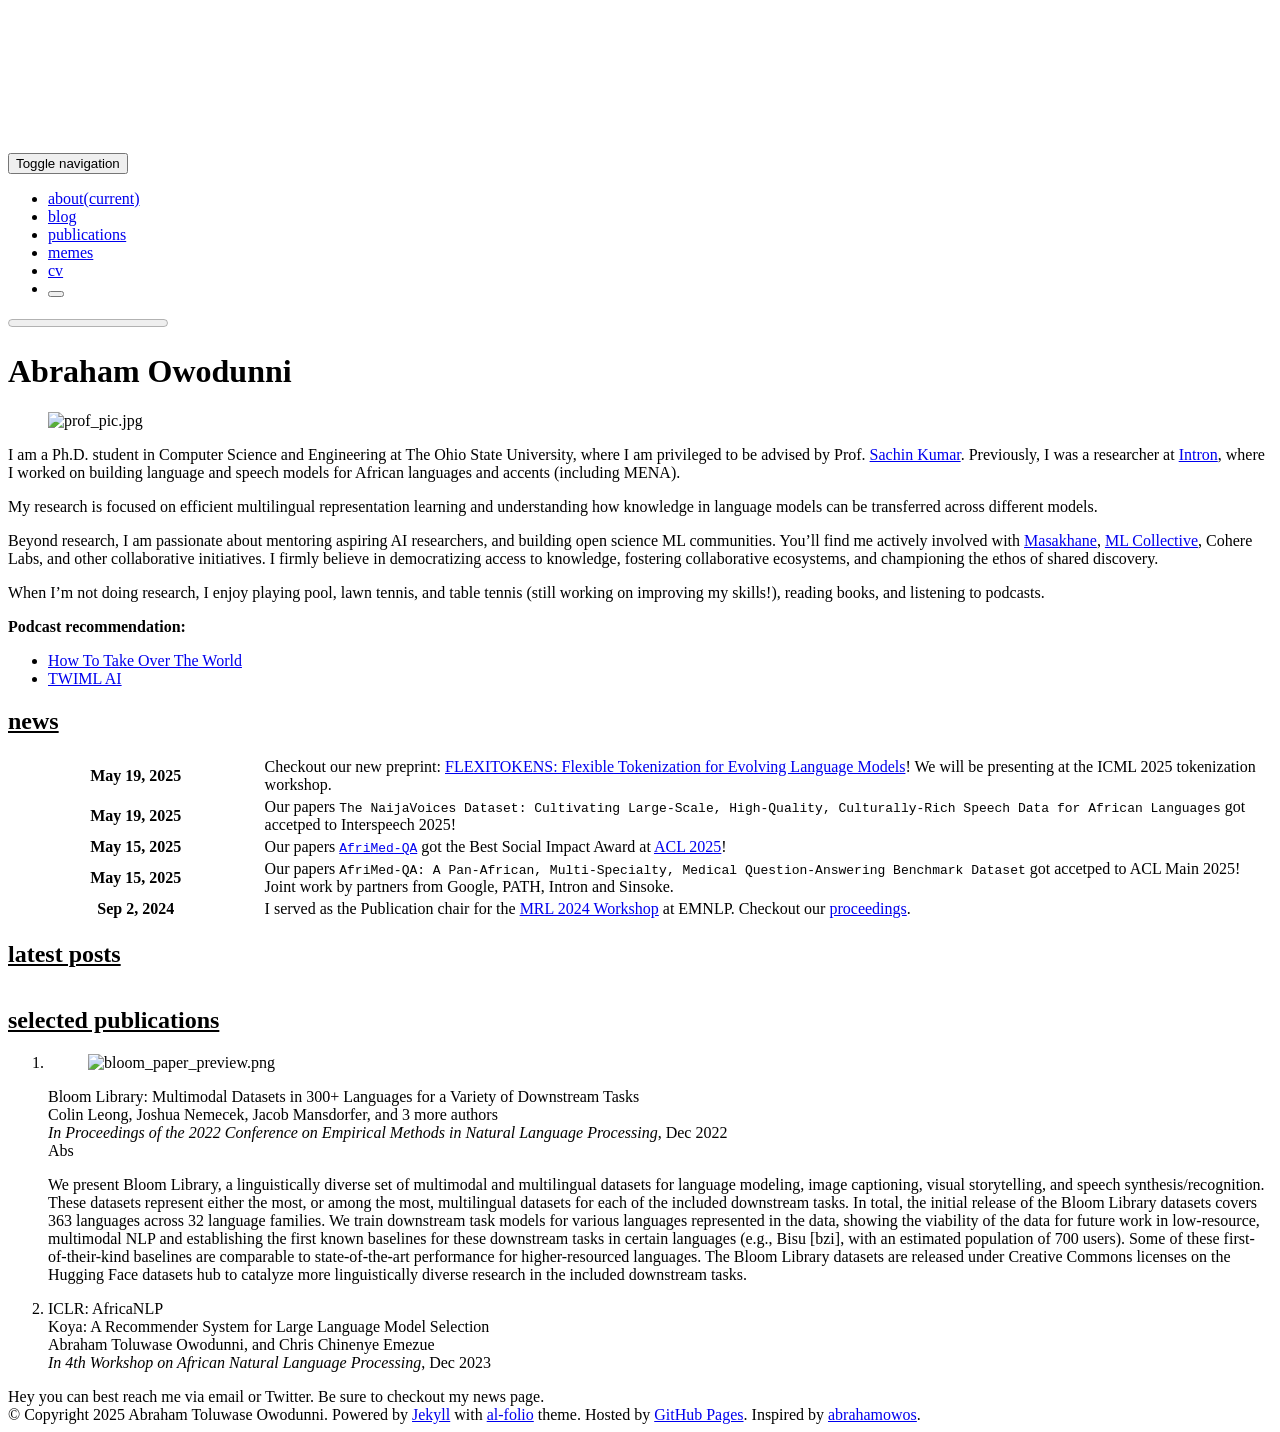
==== commit f9c7561a: "Deploying to gh-pages from @ owos/owos.github.io@68fe958cc06170eafd68e561fbc298d91eff8410 🚀" ====
--- a/index.html
+++ b/index.html
@@ -1 +1 @@
-<!DOCTYPE html> <html lang="en"> <head> <meta http-equiv="Content-Type" content="text/html; charset=UTF-8"> <meta charset="utf-8"> <meta name="viewport" content="width=device-width, initial-scale=1, shrink-to-fit=no"> <meta http-equiv="X-UA-Compatible" content="IE=edge"> <title>Abraham Owodunni</title> <meta name="author" content="Abraham Toluwase Owodunni"> <meta name="description" content="I am an ML researcher and this is my personal site. Be sure to checkout the news page. "> <meta name="keywords" content="Owos, machine learning, multilingual, NLP, ASR."> <link rel="stylesheet" href="/assets/css/bootstrap.min.css?a4b3f509e79c54a512b890d73235ef04"> <link rel="stylesheet" href="https://cdn.jsdelivr.net/npm/mdbootstrap@4.20.0/css/mdb.min.css" integrity="sha256-jpjYvU3G3N6nrrBwXJoVEYI/0zw8htfFnhT9ljN3JJw=" crossorigin="anonymous"> <link defer rel="stylesheet" href="https://unpkg.com/bootstrap-table@1.22.1/dist/bootstrap-table.min.css"> <link rel="stylesheet" href="/assets/css/academicons.min.css?f0b7046b84e425c55f3463ac249818f5"> <link rel="stylesheet" type="text/css" href="https://fonts.googleapis.com/css?family=Roboto:300,400,500,700|Roboto+Slab:100,300,400,500,700|Material+Icons"> <link rel="stylesheet" href="/assets/css/jekyll-pygments-themes-github.css?19f3075a2d19613090fe9e16b564e1fe" media="" id="highlight_theme_light"> <link rel="shortcut icon" href="data:image/svg+xml,&lt;svg%20xmlns=%22http://www.w3.org/2000/svg%22%20viewBox=%220%200%20100%20100%22&gt;&lt;text%20y=%22.9em%22%20font-size=%2290%22&gt;%E2%9A%9B%EF%B8%8F&lt;/text&gt;&lt;/svg&gt;"> <link rel="stylesheet" href="/assets/css/main.css?d41d8cd98f00b204e9800998ecf8427e"> <link rel="canonical" href="https://owos.github.io/"> <link rel="stylesheet" href="/assets/css/jekyll-pygments-themes-native.css?e74e74bf055e5729d44a7d031a5ca6a5" media="none" id="highlight_theme_dark"> <script src="/assets/js/theme.js?96d6b3e1c3604aca8b6134c7afdd5db6"></script> <script src="/assets/js/dark_mode.js?9b17307bb950ffa2e34be0227f53558f"></script> </head> <body class="fixed-top-nav "> <header> <nav id="navbar" class="navbar navbar-light navbar-expand-sm fixed-top"> <div class="container"> <button class="navbar-toggler collapsed ml-auto" type="button" data-toggle="collapse" data-target="#navbarNav" aria-controls="navbarNav" aria-expanded="false" aria-label="Toggle navigation"> <span class="sr-only">Toggle navigation</span> <span class="icon-bar top-bar"></span> <span class="icon-bar middle-bar"></span> <span class="icon-bar bottom-bar"></span> </button> <div class="collapse navbar-collapse text-right" id="navbarNav"> <ul class="navbar-nav ml-auto flex-nowrap"> <li class="nav-item active"> <a class="nav-link" href="/">about<span class="sr-only">(current)</span></a> </li> <li class="nav-item "> <a class="nav-link" href="/blog/">blog</a> </li> <li class="nav-item "> <a class="nav-link" href="/publications/">publications</a> </li> <li class="nav-item "> <a class="nav-link" href="/memes/">memes</a> </li> <li class="nav-item "> <a class="nav-link" href="/cv/">cv</a> </li> <li class="toggle-container"> <button id="light-toggle" title="Change theme"> <i class="fa-solid fa-moon"></i> <i class="fa-solid fa-sun"></i> </button> </li> </ul> </div> </div> </nav> <progress id="progress" value="0"> <div class="progress-container"> <span class="progress-bar"></span> </div> </progress> </header> <div class="container mt-5"> <div class="post"> <header class="post-header"> <h1 class="post-title"> Abraham Owodunni </h1> <p class="desc"></p> </header> <article> <div class="profile float-right"> <figure> <picture> <img src="/assets/img/prof_pic.jpg?8a5b12dbfab0679a539454a6b41bd0f6" class="img-fluid z-depth-1 rounded" width="auto" height="auto" alt="prof_pic.jpg" onerror="this.onerror=null; $('.responsive-img-srcset').remove();"> </picture> </figure> </div> <div class="clearfix"> <p>I am a Ph.D. student in Computer Science and Engineering at The Ohio State University, where I am privileged to be advised by Prof. <a href="https://sites.google.com/view/sachinkumar" rel="external nofollow noopener" target="_blank">Sachin Kumar</a>. Previously, I was a researcher at <a href="https://www.intron.io/" rel="external nofollow noopener" target="_blank">IntronHealth</a>, where I worked on building language and speech models for African languages and accents (including MENA).</p> <p>Right now, my research is focused on efficiently learning representation from multiple languages with languages model; and understanding how the knowledge of this representation can be transferred across different models.</p> <p>Beyond research, I am passionate about mentoring aspiring AI researchers, and building open science ML communities. You’ll find me actively involved with <a href="https://www.masakhane.io/" rel="external nofollow noopener" target="_blank">Masakhane</a>, <a href="https://mlcollective.org/" rel="external nofollow noopener" target="_blank">ML Collective</a>, Cohere Labs, and other collaborative initiatives. I firmly believe in democratizing access to knowledge, fostering collaborative ecosystems, and championing the ethos of shared discovery.</p> <p>When I’m not doing research, I enjoy playing pool, lawn tennis, and table tennis (still working on improving my skills!), reading books, and listening to podcasts.</p> <p><strong>Podcast recommendation:</strong></p> <ul> <li><a href="https://www.takeoverpod.com/" rel="external nofollow noopener" target="_blank">How To Take Over The World</a></li> <li><a href="https://twimlai.com/podcast/twimlai/" rel="external nofollow noopener" target="_blank">TWIML AI</a></li> </ul> </div> <h2><a href="/news/" style="color: inherit;">news</a></h2> <div class="news"> <div class="table-responsive" style="max-height: 60vw"> <table class="table table-sm table-borderless"> <tr> <th scope="row" style="width: 20%">May 19, 2025</th> <td> Checkout our new preprint: <a href="https://arxiv.org/abs/2507.12720" rel="external nofollow noopener" target="_blank">FLEXITOKENS: Flexible Tokenization for Evolving Language Models</a>! We will be presenting at the ICML 2025 tokenization workshop. </td> </tr> <tr> <th scope="row" style="width: 20%">May 19, 2025</th> <td> Our papers <code class="language-plaintext highlighter-rouge">The NaijaVoices Dataset: Cultivating Large-Scale, High-Quality, Culturally-Rich Speech Data for African Languages</code> got accetped to Interspeech 2025! </td> </tr> <tr> <th scope="row" style="width: 20%">May 15, 2025</th> <td> Our papers <a href="https://x.com/AbrahamOwos/status/1950572181202604271" rel="external nofollow noopener" target="_blank"><code class="language-plaintext highlighter-rouge">AfriMed-QA</code></a> got the Best Social Impact Award at <a href="https://2025.aclweb.org/program/awards/#best-social-impact-paper" rel="external nofollow noopener" target="_blank">ACL 2025</a>! </td> </tr> <tr> <th scope="row" style="width: 20%">May 15, 2025</th> <td> Our papers <code class="language-plaintext highlighter-rouge">AfriMed-QA: A Pan-African, Multi-Specialty, Medical Question-Answering Benchmark Dataset</code> got accetped to ACL Main 2025! Joint work by partners from Google, PATH, Intron and Sinsoke. </td> </tr> <tr> <th scope="row" style="width: 20%">Sep 2, 2024</th> <td> I served as the Publication chair for the <a href="https://sigtyp.github.io/ws2024-mrl.html" rel="external nofollow noopener" target="_blank">MRL 2024 Workshop</a> at EMNLP. Checkout our <a href="https://aclanthology.org/volumes/2024.mrl-1/" rel="external nofollow noopener" target="_blank">proceedings</a>. </td> </tr> </table> </div> </div> <h2><a href="/blog/" style="color: inherit;">latest posts</a></h2> <div class="news"> <div class="table-responsive"> <table class="table table-sm table-borderless"> </table> </div> </div> <h2><a href="/publications/" style="color: inherit;">selected publications</a></h2> <div class="publications"> <ol class="bibliography"> <li> <div class="row"> <div class="col-sm-2 preview"> <figure> <picture> <img src="/assets/img/publication_preview/bloom_paper_preview.png" class="preview z-depth-1 rounded" width="auto" height="auto" alt="bloom_paper_preview.png" onerror="this.onerror=null; $('.responsive-img-srcset').remove();"> </picture> </figure> </div> <div id="leong-etal-2022-bloom" class="col-sm-8"> <div class="title">Bloom Library: Multimodal Datasets in 300+ Languages for a Variety of Downstream Tasks</div> <div class="author"> Colin Leong, Joshua Nemecek, Jacob Mansdorfer, and <span class="more-authors" title="click to view 3 more authors" onclick=" var element=$(this); element.attr('title', ''); var more_authors_text=element.text() == '3 more authors' ? 'Anna Filighera, Abraham Owodunni, Daniel Whitenack' : '3 more authors'; var cursorPosition=0; var textAdder=setInterval(function(){ element.text(more_authors_text.substring(0, cursorPosition + 1)); if (++cursorPosition == more_authors_text.length){ clearInterval(textAdder); } }, '10'); ">3 more authors</span> </div> <div class="periodical"> <em>In Proceedings of the 2022 Conference on Empirical Methods in Natural Language Processing</em>, Dec 2022 </div> <div class="periodical"> </div> <div class="links"> <a class="abstract btn btn-sm z-depth-0" role="button">Abs</a> </div> <div class="abstract hidden"> <p>We present Bloom Library, a linguistically diverse set of multimodal and multilingual datasets for language modeling, image captioning, visual storytelling, and speech synthesis/recognition. These datasets represent either the most, or among the most, multilingual datasets for each of the included downstream tasks. In total, the initial release of the Bloom Library datasets covers 363 languages across 32 language families. We train downstream task models for various languages represented in the data, showing the viability of the data for future work in low-resource, multimodal NLP and establishing the first known baselines for these downstream tasks in certain languages (e.g., Bisu [bzi], with an estimated population of 700 users). Some of these first-of-their-kind baselines are comparable to state-of-the-art performance for higher-resourced languages. The Bloom Library datasets are released under Creative Commons licenses on the Hugging Face datasets hub to catalyze more linguistically diverse research in the included downstream tasks.</p> </div> </div> </div> </li> <li> <div class="row"> <div class="col-sm-2 abbr"><abbr class="badge">ICLR: AfricaNLP</abbr></div> <div id="owodunni2023koya" class="col-sm-8"> <div class="title">Koya: A Recommender System for Large Language Model Selection</div> <div class="author"> Abraham Toluwase Owodunni, and Chris Chinenye Emezue</div> <div class="periodical"> <em>In 4th Workshop on African Natural Language Processing</em>, Dec 2023 </div> <div class="periodical"> </div> <div class="links"> </div> </div> </div> </li> </ol> </div> <div class="social"> <div class="contact-icons"> <a href="mailto:%6F%77%6F%64%75%6E%6E%69%61%62%72%61%68%61%6D@%67%6D%61%69%6C.%63%6F%6D" title="email"><i class="fa-solid fa-envelope"></i></a> <a href="https://scholar.google.com/citations?user=yW-2hooAAAAJ" title="Google Scholar" rel="external nofollow noopener" target="_blank"><i class="ai ai-google-scholar"></i></a> <a href="https://github.com/owos" title="GitHub" rel="external nofollow noopener" target="_blank"><i class="fa-brands fa-github"></i></a> <a href="https://www.linkedin.com/in/abraham-owodunni" title="LinkedIn" rel="external nofollow noopener" target="_blank"><i class="fa-brands fa-linkedin"></i></a> <a href="https://twitter.com/abrahamowos" title="X" rel="external nofollow noopener" target="_blank"><i class="fa-brands fa-x-twitter"></i></a> <a href="/feed.xml" title="RSS Feed"><i class="fa-solid fa-square-rss"></i></a> </div> <div class="contact-note"> Hey you can best reach me via email or Twitter. Be sure to checkout my news page. </div> </div> </article> </div> </div> <footer class="fixed-bottom"> <div class="container mt-0"> © Copyright 2025 Abraham Toluwase Owodunni. Powered by <a href="https://jekyllrb.com/" target="_blank" rel="external nofollow noopener">Jekyll</a> with <a href="https://github.com/alshedivat/al-folio" rel="external nofollow noopener" target="_blank">al-folio</a> theme. Hosted by <a href="https://pages.github.com/" target="_blank" rel="external nofollow noopener">GitHub Pages</a>. Inspired by <a href="https://x.com/abrahamowos" target="_blank" rel="external nofollow noopener">abrahamowos</a>. </div> </footer> <script src="https://cdn.jsdelivr.net/npm/jquery@3.6.0/dist/jquery.min.js" integrity="sha256-/xUj+3OJU5yExlq6GSYGSHk7tPXikynS7ogEvDej/m4=" crossorigin="anonymous"></script> <script src="/assets/js/bootstrap.bundle.min.js"></script> <script src="https://cdn.jsdelivr.net/npm/mdbootstrap@4.20.0/js/mdb.min.js" integrity="sha256-NdbiivsvWt7VYCt6hYNT3h/th9vSTL4EDWeGs5SN3DA=" crossorigin="anonymous"></script> <script defer src="https://cdn.jsdelivr.net/npm/masonry-layout@4.2.2/dist/masonry.pkgd.min.js" integrity="sha256-Nn1q/fx0H7SNLZMQ5Hw5JLaTRZp0yILA/FRexe19VdI=" crossorigin="anonymous"></script> <script defer src="https://cdn.jsdelivr.net/npm/imagesloaded@4/imagesloaded.pkgd.min.js"></script> <script defer src="/assets/js/masonry.js" type="text/javascript"></script> <script defer src="https://cdn.jsdelivr.net/npm/medium-zoom@1.0.8/dist/medium-zoom.min.js" integrity="sha256-7PhEpEWEW0XXQ0k6kQrPKwuoIomz8R8IYyuU1Qew4P8=" crossorigin="anonymous"></script> <script defer src="/assets/js/zoom.js?7b30caa5023af4af8408a472dc4e1ebb"></script> <script defer src="https://unpkg.com/bootstrap-table@1.22.1/dist/bootstrap-table.min.js"></script> <script src="/assets/js/no_defer.js?d633890033921b33e0ceb13d22340a9c"></script> <script defer src="/assets/js/common.js?acdb9690d7641b2f8d40529018c71a01"></script> <script defer src="/assets/js/copy_code.js?07b8786bab9b4abe90d10e61f7d12ff7" type="text/javascript"></script> <script async src="https://d1bxh8uas1mnw7.cloudfront.net/assets/embed.js"></script> <script async src="https://badge.dimensions.ai/badge.js"></script> <script type="text/javascript">window.MathJax={tex:{tags:"ams"}};</script> <script defer type="text/javascript" id="MathJax-script" src="https://cdn.jsdelivr.net/npm/mathjax@3.2.0/es5/tex-mml-chtml.js"></script> <script defer src="https://polyfill.io/v3/polyfill.min.js?features=es6"></script> <script type="text/javascript">function progressBarSetup(){"max"in document.createElement("progress")?(initializeProgressElement(),$(document).on("scroll",function(){progressBar.attr({value:getCurrentScrollPosition()})}),$(window).on("resize",initializeProgressElement)):(resizeProgressBar(),$(document).on("scroll",resizeProgressBar),$(window).on("resize",resizeProgressBar))}function getCurrentScrollPosition(){return $(window).scrollTop()}function initializeProgressElement(){let e=$("#navbar").outerHeight(!0);$("body").css({"padding-top":e}),$("progress-container").css({"padding-top":e}),progressBar.css({top:e}),progressBar.attr({max:getDistanceToScroll(),value:getCurrentScrollPosition()})}function getDistanceToScroll(){return $(document).height()-$(window).height()}function resizeProgressBar(){progressBar.css({width:getWidthPercentage()+"%"})}function getWidthPercentage(){return getCurrentScrollPosition()/getDistanceToScroll()*100}const progressBar=$("#progress");window.onload=function(){setTimeout(progressBarSetup,50)};</script> </body> </html>+<!DOCTYPE html> <html lang="en"> <head> <meta http-equiv="Content-Type" content="text/html; charset=UTF-8"> <meta charset="utf-8"> <meta name="viewport" content="width=device-width, initial-scale=1, shrink-to-fit=no"> <meta http-equiv="X-UA-Compatible" content="IE=edge"> <title>Abraham Owodunni</title> <meta name="author" content="Abraham Toluwase Owodunni"> <meta name="description" content="I am an ML researcher and this is my personal site. Be sure to checkout the news page. "> <meta name="keywords" content="Owos, machine learning, multilingual, NLP, ASR."> <link rel="stylesheet" href="/assets/css/bootstrap.min.css?a4b3f509e79c54a512b890d73235ef04"> <link rel="stylesheet" href="https://cdn.jsdelivr.net/npm/mdbootstrap@4.20.0/css/mdb.min.css" integrity="sha256-jpjYvU3G3N6nrrBwXJoVEYI/0zw8htfFnhT9ljN3JJw=" crossorigin="anonymous"> <link defer rel="stylesheet" href="https://unpkg.com/bootstrap-table@1.22.1/dist/bootstrap-table.min.css"> <link rel="stylesheet" href="/assets/css/academicons.min.css?f0b7046b84e425c55f3463ac249818f5"> <link rel="stylesheet" type="text/css" href="https://fonts.googleapis.com/css?family=Roboto:300,400,500,700|Roboto+Slab:100,300,400,500,700|Material+Icons"> <link rel="stylesheet" href="/assets/css/jekyll-pygments-themes-github.css?19f3075a2d19613090fe9e16b564e1fe" media="" id="highlight_theme_light"> <link rel="shortcut icon" href="data:image/svg+xml,&lt;svg%20xmlns=%22http://www.w3.org/2000/svg%22%20viewBox=%220%200%20100%20100%22&gt;&lt;text%20y=%22.9em%22%20font-size=%2290%22&gt;%E2%9A%9B%EF%B8%8F&lt;/text&gt;&lt;/svg&gt;"> <link rel="stylesheet" href="/assets/css/main.css?d41d8cd98f00b204e9800998ecf8427e"> <link rel="canonical" href="https://owos.github.io/"> <link rel="stylesheet" href="/assets/css/jekyll-pygments-themes-native.css?e74e74bf055e5729d44a7d031a5ca6a5" media="none" id="highlight_theme_dark"> <script src="/assets/js/theme.js?96d6b3e1c3604aca8b6134c7afdd5db6"></script> <script src="/assets/js/dark_mode.js?9b17307bb950ffa2e34be0227f53558f"></script> </head> <body class="fixed-top-nav "> <header> <nav id="navbar" class="navbar navbar-light navbar-expand-sm fixed-top"> <div class="container"> <button class="navbar-toggler collapsed ml-auto" type="button" data-toggle="collapse" data-target="#navbarNav" aria-controls="navbarNav" aria-expanded="false" aria-label="Toggle navigation"> <span class="sr-only">Toggle navigation</span> <span class="icon-bar top-bar"></span> <span class="icon-bar middle-bar"></span> <span class="icon-bar bottom-bar"></span> </button> <div class="collapse navbar-collapse text-right" id="navbarNav"> <ul class="navbar-nav ml-auto flex-nowrap"> <li class="nav-item active"> <a class="nav-link" href="/">about<span class="sr-only">(current)</span></a> </li> <li class="nav-item "> <a class="nav-link" href="/blog/">blog</a> </li> <li class="nav-item "> <a class="nav-link" href="/publications/">publications</a> </li> <li class="nav-item "> <a class="nav-link" href="/memes/">memes</a> </li> <li class="nav-item "> <a class="nav-link" href="/cv/">cv</a> </li> <li class="toggle-container"> <button id="light-toggle" title="Change theme"> <i class="fa-solid fa-moon"></i> <i class="fa-solid fa-sun"></i> </button> </li> </ul> </div> </div> </nav> <progress id="progress" value="0"> <div class="progress-container"> <span class="progress-bar"></span> </div> </progress> </header> <div class="container mt-5"> <div class="post"> <header class="post-header"> <h1 class="post-title"> Abraham Owodunni </h1> <p class="desc"></p> </header> <article> <div class="profile float-right"> <figure> <picture> <img src="/assets/img/prof_pic.jpg?8a5b12dbfab0679a539454a6b41bd0f6" class="img-fluid z-depth-1 rounded" width="auto" height="auto" alt="prof_pic.jpg" onerror="this.onerror=null; $('.responsive-img-srcset').remove();"> </picture> </figure> </div> <div class="clearfix"> <p>I am a Ph.D. student in Computer Science and Engineering at The Ohio State University, where I am privileged to be advised by Prof. <a href="https://sites.google.com/view/sachinkumar" rel="external nofollow noopener" target="_blank">Sachin Kumar</a>. Previously, I was a researcher at <a href="https://www.intron.io/" rel="external nofollow noopener" target="_blank">Intron</a>, where I worked on building language and speech models for African languages and accents (including MENA).</p> <p>My research is focused on efficient multilingual representation learning and understanding how knowledge in language models can be transferred across different models.</p> <p>Beyond research, I am passionate about mentoring aspiring AI researchers, and building open science ML communities. You’ll find me actively involved with <a href="https://www.masakhane.io/" rel="external nofollow noopener" target="_blank">Masakhane</a>, <a href="https://mlcollective.org/" rel="external nofollow noopener" target="_blank">ML Collective</a>, Cohere Labs, and other collaborative initiatives. I firmly believe in democratizing access to knowledge, fostering collaborative ecosystems, and championing the ethos of shared discovery.</p> <p>When I’m not doing research, I enjoy playing pool, lawn tennis, and table tennis (still working on improving my skills!), reading books, and listening to podcasts.</p> <p><strong>Podcast recommendation:</strong></p> <ul> <li><a href="https://www.takeoverpod.com/" rel="external nofollow noopener" target="_blank">How To Take Over The World</a></li> <li><a href="https://twimlai.com/podcast/twimlai/" rel="external nofollow noopener" target="_blank">TWIML AI</a></li> </ul> </div> <h2><a href="/news/" style="color: inherit;">news</a></h2> <div class="news"> <div class="table-responsive" style="max-height: 60vw"> <table class="table table-sm table-borderless"> <tr> <th scope="row" style="width: 20%">May 19, 2025</th> <td> Checkout our new preprint: <a href="https://arxiv.org/abs/2507.12720" rel="external nofollow noopener" target="_blank">FLEXITOKENS: Flexible Tokenization for Evolving Language Models</a>! We will be presenting at the ICML 2025 tokenization workshop. </td> </tr> <tr> <th scope="row" style="width: 20%">May 19, 2025</th> <td> Our papers <code class="language-plaintext highlighter-rouge">The NaijaVoices Dataset: Cultivating Large-Scale, High-Quality, Culturally-Rich Speech Data for African Languages</code> got accetped to Interspeech 2025! </td> </tr> <tr> <th scope="row" style="width: 20%">May 15, 2025</th> <td> Our papers <a href="https://x.com/AbrahamOwos/status/1950572181202604271" rel="external nofollow noopener" target="_blank"><code class="language-plaintext highlighter-rouge">AfriMed-QA</code></a> got the Best Social Impact Award at <a href="https://2025.aclweb.org/program/awards/#best-social-impact-paper" rel="external nofollow noopener" target="_blank">ACL 2025</a>! </td> </tr> <tr> <th scope="row" style="width: 20%">May 15, 2025</th> <td> Our papers <code class="language-plaintext highlighter-rouge">AfriMed-QA: A Pan-African, Multi-Specialty, Medical Question-Answering Benchmark Dataset</code> got accetped to ACL Main 2025! Joint work by partners from Google, PATH, Intron and Sinsoke. </td> </tr> <tr> <th scope="row" style="width: 20%">Sep 2, 2024</th> <td> I served as the Publication chair for the <a href="https://sigtyp.github.io/ws2024-mrl.html" rel="external nofollow noopener" target="_blank">MRL 2024 Workshop</a> at EMNLP. Checkout our <a href="https://aclanthology.org/volumes/2024.mrl-1/" rel="external nofollow noopener" target="_blank">proceedings</a>. </td> </tr> </table> </div> </div> <h2><a href="/blog/" style="color: inherit;">latest posts</a></h2> <div class="news"> <div class="table-responsive"> <table class="table table-sm table-borderless"> </table> </div> </div> <h2><a href="/publications/" style="color: inherit;">selected publications</a></h2> <div class="publications"> <ol class="bibliography"> <li> <div class="row"> <div class="col-sm-2 preview"> <figure> <picture> <img src="/assets/img/publication_preview/bloom_paper_preview.png" class="preview z-depth-1 rounded" width="auto" height="auto" alt="bloom_paper_preview.png" onerror="this.onerror=null; $('.responsive-img-srcset').remove();"> </picture> </figure> </div> <div id="leong-etal-2022-bloom" class="col-sm-8"> <div class="title">Bloom Library: Multimodal Datasets in 300+ Languages for a Variety of Downstream Tasks</div> <div class="author"> Colin Leong, Joshua Nemecek, Jacob Mansdorfer, and <span class="more-authors" title="click to view 3 more authors" onclick=" var element=$(this); element.attr('title', ''); var more_authors_text=element.text() == '3 more authors' ? 'Anna Filighera, Abraham Owodunni, Daniel Whitenack' : '3 more authors'; var cursorPosition=0; var textAdder=setInterval(function(){ element.text(more_authors_text.substring(0, cursorPosition + 1)); if (++cursorPosition == more_authors_text.length){ clearInterval(textAdder); } }, '10'); ">3 more authors</span> </div> <div class="periodical"> <em>In Proceedings of the 2022 Conference on Empirical Methods in Natural Language Processing</em>, Dec 2022 </div> <div class="periodical"> </div> <div class="links"> <a class="abstract btn btn-sm z-depth-0" role="button">Abs</a> </div> <div class="abstract hidden"> <p>We present Bloom Library, a linguistically diverse set of multimodal and multilingual datasets for language modeling, image captioning, visual storytelling, and speech synthesis/recognition. These datasets represent either the most, or among the most, multilingual datasets for each of the included downstream tasks. In total, the initial release of the Bloom Library datasets covers 363 languages across 32 language families. We train downstream task models for various languages represented in the data, showing the viability of the data for future work in low-resource, multimodal NLP and establishing the first known baselines for these downstream tasks in certain languages (e.g., Bisu [bzi], with an estimated population of 700 users). Some of these first-of-their-kind baselines are comparable to state-of-the-art performance for higher-resourced languages. The Bloom Library datasets are released under Creative Commons licenses on the Hugging Face datasets hub to catalyze more linguistically diverse research in the included downstream tasks.</p> </div> </div> </div> </li> <li> <div class="row"> <div class="col-sm-2 abbr"><abbr class="badge">ICLR: AfricaNLP</abbr></div> <div id="owodunni2023koya" class="col-sm-8"> <div class="title">Koya: A Recommender System for Large Language Model Selection</div> <div class="author"> Abraham Toluwase Owodunni, and Chris Chinenye Emezue</div> <div class="periodical"> <em>In 4th Workshop on African Natural Language Processing</em>, Dec 2023 </div> <div class="periodical"> </div> <div class="links"> </div> </div> </div> </li> </ol> </div> <div class="social"> <div class="contact-icons"> <a href="mailto:%6F%77%6F%64%75%6E%6E%69%61%62%72%61%68%61%6D@%67%6D%61%69%6C.%63%6F%6D" title="email"><i class="fa-solid fa-envelope"></i></a> <a href="https://scholar.google.com/citations?user=yW-2hooAAAAJ" title="Google Scholar" rel="external nofollow noopener" target="_blank"><i class="ai ai-google-scholar"></i></a> <a href="https://github.com/owos" title="GitHub" rel="external nofollow noopener" target="_blank"><i class="fa-brands fa-github"></i></a> <a href="https://www.linkedin.com/in/abraham-owodunni" title="LinkedIn" rel="external nofollow noopener" target="_blank"><i class="fa-brands fa-linkedin"></i></a> <a href="https://twitter.com/abrahamowos" title="X" rel="external nofollow noopener" target="_blank"><i class="fa-brands fa-x-twitter"></i></a> <a href="/feed.xml" title="RSS Feed"><i class="fa-solid fa-square-rss"></i></a> </div> <div class="contact-note"> Hey you can best reach me via email or Twitter. Be sure to checkout my news page. </div> </div> </article> </div> </div> <footer class="fixed-bottom"> <div class="container mt-0"> © Copyright 2025 Abraham Toluwase Owodunni. Powered by <a href="https://jekyllrb.com/" target="_blank" rel="external nofollow noopener">Jekyll</a> with <a href="https://github.com/alshedivat/al-folio" rel="external nofollow noopener" target="_blank">al-folio</a> theme. Hosted by <a href="https://pages.github.com/" target="_blank" rel="external nofollow noopener">GitHub Pages</a>. Inspired by <a href="https://x.com/abrahamowos" target="_blank" rel="external nofollow noopener">abrahamowos</a>. </div> </footer> <script src="https://cdn.jsdelivr.net/npm/jquery@3.6.0/dist/jquery.min.js" integrity="sha256-/xUj+3OJU5yExlq6GSYGSHk7tPXikynS7ogEvDej/m4=" crossorigin="anonymous"></script> <script src="/assets/js/bootstrap.bundle.min.js"></script> <script src="https://cdn.jsdelivr.net/npm/mdbootstrap@4.20.0/js/mdb.min.js" integrity="sha256-NdbiivsvWt7VYCt6hYNT3h/th9vSTL4EDWeGs5SN3DA=" crossorigin="anonymous"></script> <script defer src="https://cdn.jsdelivr.net/npm/masonry-layout@4.2.2/dist/masonry.pkgd.min.js" integrity="sha256-Nn1q/fx0H7SNLZMQ5Hw5JLaTRZp0yILA/FRexe19VdI=" crossorigin="anonymous"></script> <script defer src="https://cdn.jsdelivr.net/npm/imagesloaded@4/imagesloaded.pkgd.min.js"></script> <script defer src="/assets/js/masonry.js" type="text/javascript"></script> <script defer src="https://cdn.jsdelivr.net/npm/medium-zoom@1.0.8/dist/medium-zoom.min.js" integrity="sha256-7PhEpEWEW0XXQ0k6kQrPKwuoIomz8R8IYyuU1Qew4P8=" crossorigin="anonymous"></script> <script defer src="/assets/js/zoom.js?7b30caa5023af4af8408a472dc4e1ebb"></script> <script defer src="https://unpkg.com/bootstrap-table@1.22.1/dist/bootstrap-table.min.js"></script> <script src="/assets/js/no_defer.js?d633890033921b33e0ceb13d22340a9c"></script> <script defer src="/assets/js/common.js?acdb9690d7641b2f8d40529018c71a01"></script> <script defer src="/assets/js/copy_code.js?07b8786bab9b4abe90d10e61f7d12ff7" type="text/javascript"></script> <script async src="https://d1bxh8uas1mnw7.cloudfront.net/assets/embed.js"></script> <script async src="https://badge.dimensions.ai/badge.js"></script> <script type="text/javascript">window.MathJax={tex:{tags:"ams"}};</script> <script defer type="text/javascript" id="MathJax-script" src="https://cdn.jsdelivr.net/npm/mathjax@3.2.0/es5/tex-mml-chtml.js"></script> <script defer src="https://polyfill.io/v3/polyfill.min.js?features=es6"></script> <script type="text/javascript">function progressBarSetup(){"max"in document.createElement("progress")?(initializeProgressElement(),$(document).on("scroll",function(){progressBar.attr({value:getCurrentScrollPosition()})}),$(window).on("resize",initializeProgressElement)):(resizeProgressBar(),$(document).on("scroll",resizeProgressBar),$(window).on("resize",resizeProgressBar))}function getCurrentScrollPosition(){return $(window).scrollTop()}function initializeProgressElement(){let e=$("#navbar").outerHeight(!0);$("body").css({"padding-top":e}),$("progress-container").css({"padding-top":e}),progressBar.css({top:e}),progressBar.attr({max:getDistanceToScroll(),value:getCurrentScrollPosition()})}function getDistanceToScroll(){return $(document).height()-$(window).height()}function resizeProgressBar(){progressBar.css({width:getWidthPercentage()+"%"})}function getWidthPercentage(){return getCurrentScrollPosition()/getDistanceToScroll()*100}const progressBar=$("#progress");window.onload=function(){setTimeout(progressBarSetup,50)};</script> </body> </html>
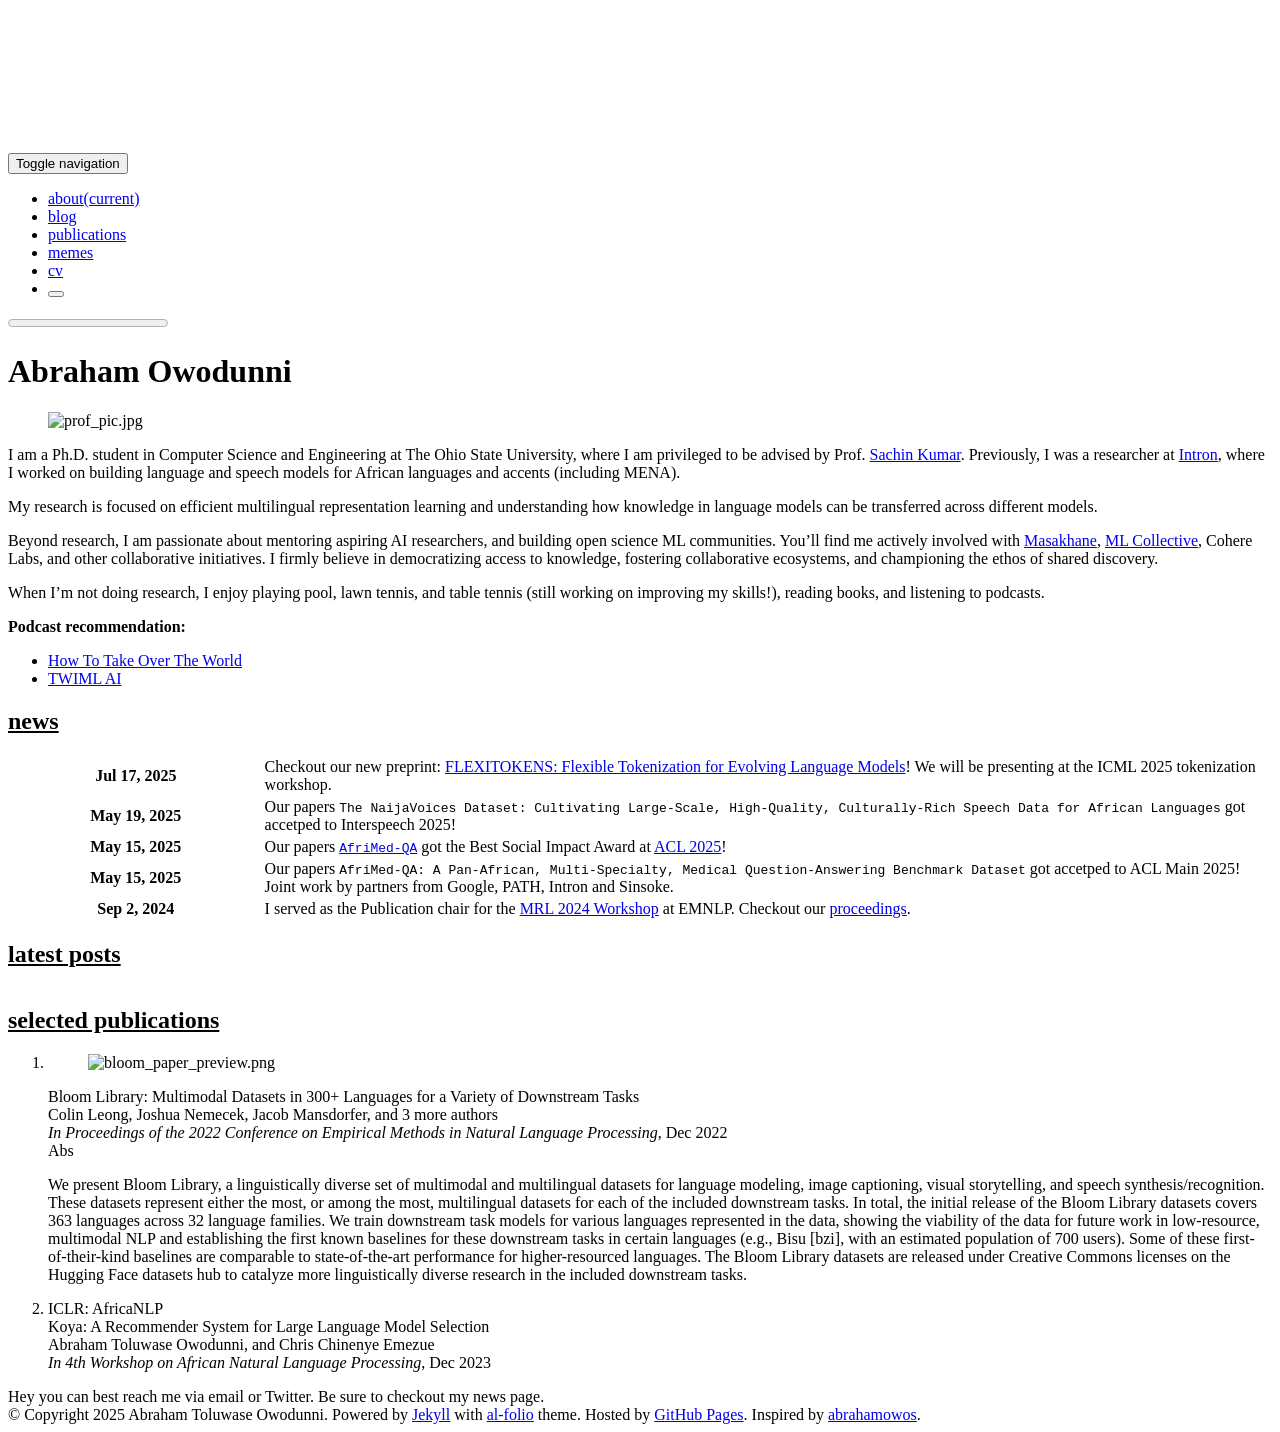
==== commit a234b8ab: "Deploying to gh-pages from @ owos/owos.github.io@f93e98d1f04be739416a88277fc733435de34163 🚀" ====
--- a/index.html
+++ b/index.html
@@ -1 +1 @@
-<!DOCTYPE html> <html lang="en"> <head> <meta http-equiv="Content-Type" content="text/html; charset=UTF-8"> <meta charset="utf-8"> <meta name="viewport" content="width=device-width, initial-scale=1, shrink-to-fit=no"> <meta http-equiv="X-UA-Compatible" content="IE=edge"> <title>Abraham Owodunni</title> <meta name="author" content="Abraham Toluwase Owodunni"> <meta name="description" content="I am an ML researcher and this is my personal site. Be sure to checkout the news page. "> <meta name="keywords" content="Owos, machine learning, multilingual, NLP, ASR."> <link rel="stylesheet" href="/assets/css/bootstrap.min.css?a4b3f509e79c54a512b890d73235ef04"> <link rel="stylesheet" href="https://cdn.jsdelivr.net/npm/mdbootstrap@4.20.0/css/mdb.min.css" integrity="sha256-jpjYvU3G3N6nrrBwXJoVEYI/0zw8htfFnhT9ljN3JJw=" crossorigin="anonymous"> <link defer rel="stylesheet" href="https://unpkg.com/bootstrap-table@1.22.1/dist/bootstrap-table.min.css"> <link rel="stylesheet" href="/assets/css/academicons.min.css?f0b7046b84e425c55f3463ac249818f5"> <link rel="stylesheet" type="text/css" href="https://fonts.googleapis.com/css?family=Roboto:300,400,500,700|Roboto+Slab:100,300,400,500,700|Material+Icons"> <link rel="stylesheet" href="/assets/css/jekyll-pygments-themes-github.css?19f3075a2d19613090fe9e16b564e1fe" media="" id="highlight_theme_light"> <link rel="shortcut icon" href="data:image/svg+xml,&lt;svg%20xmlns=%22http://www.w3.org/2000/svg%22%20viewBox=%220%200%20100%20100%22&gt;&lt;text%20y=%22.9em%22%20font-size=%2290%22&gt;%E2%9A%9B%EF%B8%8F&lt;/text&gt;&lt;/svg&gt;"> <link rel="stylesheet" href="/assets/css/main.css?d41d8cd98f00b204e9800998ecf8427e"> <link rel="canonical" href="https://owos.github.io/"> <link rel="stylesheet" href="/assets/css/jekyll-pygments-themes-native.css?e74e74bf055e5729d44a7d031a5ca6a5" media="none" id="highlight_theme_dark"> <script src="/assets/js/theme.js?96d6b3e1c3604aca8b6134c7afdd5db6"></script> <script src="/assets/js/dark_mode.js?9b17307bb950ffa2e34be0227f53558f"></script> </head> <body class="fixed-top-nav "> <header> <nav id="navbar" class="navbar navbar-light navbar-expand-sm fixed-top"> <div class="container"> <button class="navbar-toggler collapsed ml-auto" type="button" data-toggle="collapse" data-target="#navbarNav" aria-controls="navbarNav" aria-expanded="false" aria-label="Toggle navigation"> <span class="sr-only">Toggle navigation</span> <span class="icon-bar top-bar"></span> <span class="icon-bar middle-bar"></span> <span class="icon-bar bottom-bar"></span> </button> <div class="collapse navbar-collapse text-right" id="navbarNav"> <ul class="navbar-nav ml-auto flex-nowrap"> <li class="nav-item active"> <a class="nav-link" href="/">about<span class="sr-only">(current)</span></a> </li> <li class="nav-item "> <a class="nav-link" href="/blog/">blog</a> </li> <li class="nav-item "> <a class="nav-link" href="/publications/">publications</a> </li> <li class="nav-item "> <a class="nav-link" href="/memes/">memes</a> </li> <li class="nav-item "> <a class="nav-link" href="/cv/">cv</a> </li> <li class="toggle-container"> <button id="light-toggle" title="Change theme"> <i class="fa-solid fa-moon"></i> <i class="fa-solid fa-sun"></i> </button> </li> </ul> </div> </div> </nav> <progress id="progress" value="0"> <div class="progress-container"> <span class="progress-bar"></span> </div> </progress> </header> <div class="container mt-5"> <div class="post"> <header class="post-header"> <h1 class="post-title"> Abraham Owodunni </h1> <p class="desc"></p> </header> <article> <div class="profile float-right"> <figure> <picture> <img src="/assets/img/prof_pic.jpg?8a5b12dbfab0679a539454a6b41bd0f6" class="img-fluid z-depth-1 rounded" width="auto" height="auto" alt="prof_pic.jpg" onerror="this.onerror=null; $('.responsive-img-srcset').remove();"> </picture> </figure> </div> <div class="clearfix"> <p>I am a Ph.D. student in Computer Science and Engineering at The Ohio State University, where I am privileged to be advised by Prof. <a href="https://sites.google.com/view/sachinkumar" rel="external nofollow noopener" target="_blank">Sachin Kumar</a>. Previously, I was a researcher at <a href="https://www.intron.io/" rel="external nofollow noopener" target="_blank">Intron</a>, where I worked on building language and speech models for African languages and accents (including MENA).</p> <p>My research is focused on efficient multilingual representation learning and understanding how knowledge in language models can be transferred across different models.</p> <p>Beyond research, I am passionate about mentoring aspiring AI researchers, and building open science ML communities. You’ll find me actively involved with <a href="https://www.masakhane.io/" rel="external nofollow noopener" target="_blank">Masakhane</a>, <a href="https://mlcollective.org/" rel="external nofollow noopener" target="_blank">ML Collective</a>, Cohere Labs, and other collaborative initiatives. I firmly believe in democratizing access to knowledge, fostering collaborative ecosystems, and championing the ethos of shared discovery.</p> <p>When I’m not doing research, I enjoy playing pool, lawn tennis, and table tennis (still working on improving my skills!), reading books, and listening to podcasts.</p> <p><strong>Podcast recommendation:</strong></p> <ul> <li><a href="https://www.takeoverpod.com/" rel="external nofollow noopener" target="_blank">How To Take Over The World</a></li> <li><a href="https://twimlai.com/podcast/twimlai/" rel="external nofollow noopener" target="_blank">TWIML AI</a></li> </ul> </div> <h2><a href="/news/" style="color: inherit;">news</a></h2> <div class="news"> <div class="table-responsive" style="max-height: 60vw"> <table class="table table-sm table-borderless"> <tr> <th scope="row" style="width: 20%">May 19, 2025</th> <td> Checkout our new preprint: <a href="https://arxiv.org/abs/2507.12720" rel="external nofollow noopener" target="_blank">FLEXITOKENS: Flexible Tokenization for Evolving Language Models</a>! We will be presenting at the ICML 2025 tokenization workshop. </td> </tr> <tr> <th scope="row" style="width: 20%">May 19, 2025</th> <td> Our papers <code class="language-plaintext highlighter-rouge">The NaijaVoices Dataset: Cultivating Large-Scale, High-Quality, Culturally-Rich Speech Data for African Languages</code> got accetped to Interspeech 2025! </td> </tr> <tr> <th scope="row" style="width: 20%">May 15, 2025</th> <td> Our papers <a href="https://x.com/AbrahamOwos/status/1950572181202604271" rel="external nofollow noopener" target="_blank"><code class="language-plaintext highlighter-rouge">AfriMed-QA</code></a> got the Best Social Impact Award at <a href="https://2025.aclweb.org/program/awards/#best-social-impact-paper" rel="external nofollow noopener" target="_blank">ACL 2025</a>! </td> </tr> <tr> <th scope="row" style="width: 20%">May 15, 2025</th> <td> Our papers <code class="language-plaintext highlighter-rouge">AfriMed-QA: A Pan-African, Multi-Specialty, Medical Question-Answering Benchmark Dataset</code> got accetped to ACL Main 2025! Joint work by partners from Google, PATH, Intron and Sinsoke. </td> </tr> <tr> <th scope="row" style="width: 20%">Sep 2, 2024</th> <td> I served as the Publication chair for the <a href="https://sigtyp.github.io/ws2024-mrl.html" rel="external nofollow noopener" target="_blank">MRL 2024 Workshop</a> at EMNLP. Checkout our <a href="https://aclanthology.org/volumes/2024.mrl-1/" rel="external nofollow noopener" target="_blank">proceedings</a>. </td> </tr> </table> </div> </div> <h2><a href="/blog/" style="color: inherit;">latest posts</a></h2> <div class="news"> <div class="table-responsive"> <table class="table table-sm table-borderless"> </table> </div> </div> <h2><a href="/publications/" style="color: inherit;">selected publications</a></h2> <div class="publications"> <ol class="bibliography"> <li> <div class="row"> <div class="col-sm-2 preview"> <figure> <picture> <img src="/assets/img/publication_preview/bloom_paper_preview.png" class="preview z-depth-1 rounded" width="auto" height="auto" alt="bloom_paper_preview.png" onerror="this.onerror=null; $('.responsive-img-srcset').remove();"> </picture> </figure> </div> <div id="leong-etal-2022-bloom" class="col-sm-8"> <div class="title">Bloom Library: Multimodal Datasets in 300+ Languages for a Variety of Downstream Tasks</div> <div class="author"> Colin Leong, Joshua Nemecek, Jacob Mansdorfer, and <span class="more-authors" title="click to view 3 more authors" onclick=" var element=$(this); element.attr('title', ''); var more_authors_text=element.text() == '3 more authors' ? 'Anna Filighera, Abraham Owodunni, Daniel Whitenack' : '3 more authors'; var cursorPosition=0; var textAdder=setInterval(function(){ element.text(more_authors_text.substring(0, cursorPosition + 1)); if (++cursorPosition == more_authors_text.length){ clearInterval(textAdder); } }, '10'); ">3 more authors</span> </div> <div class="periodical"> <em>In Proceedings of the 2022 Conference on Empirical Methods in Natural Language Processing</em>, Dec 2022 </div> <div class="periodical"> </div> <div class="links"> <a class="abstract btn btn-sm z-depth-0" role="button">Abs</a> </div> <div class="abstract hidden"> <p>We present Bloom Library, a linguistically diverse set of multimodal and multilingual datasets for language modeling, image captioning, visual storytelling, and speech synthesis/recognition. These datasets represent either the most, or among the most, multilingual datasets for each of the included downstream tasks. In total, the initial release of the Bloom Library datasets covers 363 languages across 32 language families. We train downstream task models for various languages represented in the data, showing the viability of the data for future work in low-resource, multimodal NLP and establishing the first known baselines for these downstream tasks in certain languages (e.g., Bisu [bzi], with an estimated population of 700 users). Some of these first-of-their-kind baselines are comparable to state-of-the-art performance for higher-resourced languages. The Bloom Library datasets are released under Creative Commons licenses on the Hugging Face datasets hub to catalyze more linguistically diverse research in the included downstream tasks.</p> </div> </div> </div> </li> <li> <div class="row"> <div class="col-sm-2 abbr"><abbr class="badge">ICLR: AfricaNLP</abbr></div> <div id="owodunni2023koya" class="col-sm-8"> <div class="title">Koya: A Recommender System for Large Language Model Selection</div> <div class="author"> Abraham Toluwase Owodunni, and Chris Chinenye Emezue</div> <div class="periodical"> <em>In 4th Workshop on African Natural Language Processing</em>, Dec 2023 </div> <div class="periodical"> </div> <div class="links"> </div> </div> </div> </li> </ol> </div> <div class="social"> <div class="contact-icons"> <a href="mailto:%6F%77%6F%64%75%6E%6E%69%61%62%72%61%68%61%6D@%67%6D%61%69%6C.%63%6F%6D" title="email"><i class="fa-solid fa-envelope"></i></a> <a href="https://scholar.google.com/citations?user=yW-2hooAAAAJ" title="Google Scholar" rel="external nofollow noopener" target="_blank"><i class="ai ai-google-scholar"></i></a> <a href="https://github.com/owos" title="GitHub" rel="external nofollow noopener" target="_blank"><i class="fa-brands fa-github"></i></a> <a href="https://www.linkedin.com/in/abraham-owodunni" title="LinkedIn" rel="external nofollow noopener" target="_blank"><i class="fa-brands fa-linkedin"></i></a> <a href="https://twitter.com/abrahamowos" title="X" rel="external nofollow noopener" target="_blank"><i class="fa-brands fa-x-twitter"></i></a> <a href="/feed.xml" title="RSS Feed"><i class="fa-solid fa-square-rss"></i></a> </div> <div class="contact-note"> Hey you can best reach me via email or Twitter. Be sure to checkout my news page. </div> </div> </article> </div> </div> <footer class="fixed-bottom"> <div class="container mt-0"> © Copyright 2025 Abraham Toluwase Owodunni. Powered by <a href="https://jekyllrb.com/" target="_blank" rel="external nofollow noopener">Jekyll</a> with <a href="https://github.com/alshedivat/al-folio" rel="external nofollow noopener" target="_blank">al-folio</a> theme. Hosted by <a href="https://pages.github.com/" target="_blank" rel="external nofollow noopener">GitHub Pages</a>. Inspired by <a href="https://x.com/abrahamowos" target="_blank" rel="external nofollow noopener">abrahamowos</a>. </div> </footer> <script src="https://cdn.jsdelivr.net/npm/jquery@3.6.0/dist/jquery.min.js" integrity="sha256-/xUj+3OJU5yExlq6GSYGSHk7tPXikynS7ogEvDej/m4=" crossorigin="anonymous"></script> <script src="/assets/js/bootstrap.bundle.min.js"></script> <script src="https://cdn.jsdelivr.net/npm/mdbootstrap@4.20.0/js/mdb.min.js" integrity="sha256-NdbiivsvWt7VYCt6hYNT3h/th9vSTL4EDWeGs5SN3DA=" crossorigin="anonymous"></script> <script defer src="https://cdn.jsdelivr.net/npm/masonry-layout@4.2.2/dist/masonry.pkgd.min.js" integrity="sha256-Nn1q/fx0H7SNLZMQ5Hw5JLaTRZp0yILA/FRexe19VdI=" crossorigin="anonymous"></script> <script defer src="https://cdn.jsdelivr.net/npm/imagesloaded@4/imagesloaded.pkgd.min.js"></script> <script defer src="/assets/js/masonry.js" type="text/javascript"></script> <script defer src="https://cdn.jsdelivr.net/npm/medium-zoom@1.0.8/dist/medium-zoom.min.js" integrity="sha256-7PhEpEWEW0XXQ0k6kQrPKwuoIomz8R8IYyuU1Qew4P8=" crossorigin="anonymous"></script> <script defer src="/assets/js/zoom.js?7b30caa5023af4af8408a472dc4e1ebb"></script> <script defer src="https://unpkg.com/bootstrap-table@1.22.1/dist/bootstrap-table.min.js"></script> <script src="/assets/js/no_defer.js?d633890033921b33e0ceb13d22340a9c"></script> <script defer src="/assets/js/common.js?acdb9690d7641b2f8d40529018c71a01"></script> <script defer src="/assets/js/copy_code.js?07b8786bab9b4abe90d10e61f7d12ff7" type="text/javascript"></script> <script async src="https://d1bxh8uas1mnw7.cloudfront.net/assets/embed.js"></script> <script async src="https://badge.dimensions.ai/badge.js"></script> <script type="text/javascript">window.MathJax={tex:{tags:"ams"}};</script> <script defer type="text/javascript" id="MathJax-script" src="https://cdn.jsdelivr.net/npm/mathjax@3.2.0/es5/tex-mml-chtml.js"></script> <script defer src="https://polyfill.io/v3/polyfill.min.js?features=es6"></script> <script type="text/javascript">function progressBarSetup(){"max"in document.createElement("progress")?(initializeProgressElement(),$(document).on("scroll",function(){progressBar.attr({value:getCurrentScrollPosition()})}),$(window).on("resize",initializeProgressElement)):(resizeProgressBar(),$(document).on("scroll",resizeProgressBar),$(window).on("resize",resizeProgressBar))}function getCurrentScrollPosition(){return $(window).scrollTop()}function initializeProgressElement(){let e=$("#navbar").outerHeight(!0);$("body").css({"padding-top":e}),$("progress-container").css({"padding-top":e}),progressBar.css({top:e}),progressBar.attr({max:getDistanceToScroll(),value:getCurrentScrollPosition()})}function getDistanceToScroll(){return $(document).height()-$(window).height()}function resizeProgressBar(){progressBar.css({width:getWidthPercentage()+"%"})}function getWidthPercentage(){return getCurrentScrollPosition()/getDistanceToScroll()*100}const progressBar=$("#progress");window.onload=function(){setTimeout(progressBarSetup,50)};</script> </body> </html>+<!DOCTYPE html> <html lang="en"> <head> <meta http-equiv="Content-Type" content="text/html; charset=UTF-8"> <meta charset="utf-8"> <meta name="viewport" content="width=device-width, initial-scale=1, shrink-to-fit=no"> <meta http-equiv="X-UA-Compatible" content="IE=edge"> <title>Abraham Owodunni</title> <meta name="author" content="Abraham Toluwase Owodunni"> <meta name="description" content="I am an ML researcher and this is my personal site. Be sure to checkout the news page. "> <meta name="keywords" content="Owos, machine learning, multilingual, NLP, ASR."> <link rel="stylesheet" href="/assets/css/bootstrap.min.css?a4b3f509e79c54a512b890d73235ef04"> <link rel="stylesheet" href="https://cdn.jsdelivr.net/npm/mdbootstrap@4.20.0/css/mdb.min.css" integrity="sha256-jpjYvU3G3N6nrrBwXJoVEYI/0zw8htfFnhT9ljN3JJw=" crossorigin="anonymous"> <link defer rel="stylesheet" href="https://unpkg.com/bootstrap-table@1.22.1/dist/bootstrap-table.min.css"> <link rel="stylesheet" href="/assets/css/academicons.min.css?f0b7046b84e425c55f3463ac249818f5"> <link rel="stylesheet" type="text/css" href="https://fonts.googleapis.com/css?family=Roboto:300,400,500,700|Roboto+Slab:100,300,400,500,700|Material+Icons"> <link rel="stylesheet" href="/assets/css/jekyll-pygments-themes-github.css?19f3075a2d19613090fe9e16b564e1fe" media="" id="highlight_theme_light"> <link rel="shortcut icon" href="data:image/svg+xml,&lt;svg%20xmlns=%22http://www.w3.org/2000/svg%22%20viewBox=%220%200%20100%20100%22&gt;&lt;text%20y=%22.9em%22%20font-size=%2290%22&gt;%E2%9A%9B%EF%B8%8F&lt;/text&gt;&lt;/svg&gt;"> <link rel="stylesheet" href="/assets/css/main.css?d41d8cd98f00b204e9800998ecf8427e"> <link rel="canonical" href="https://owos.github.io/"> <link rel="stylesheet" href="/assets/css/jekyll-pygments-themes-native.css?e74e74bf055e5729d44a7d031a5ca6a5" media="none" id="highlight_theme_dark"> <script src="/assets/js/theme.js?96d6b3e1c3604aca8b6134c7afdd5db6"></script> <script src="/assets/js/dark_mode.js?9b17307bb950ffa2e34be0227f53558f"></script> </head> <body class="fixed-top-nav "> <header> <nav id="navbar" class="navbar navbar-light navbar-expand-sm fixed-top"> <div class="container"> <button class="navbar-toggler collapsed ml-auto" type="button" data-toggle="collapse" data-target="#navbarNav" aria-controls="navbarNav" aria-expanded="false" aria-label="Toggle navigation"> <span class="sr-only">Toggle navigation</span> <span class="icon-bar top-bar"></span> <span class="icon-bar middle-bar"></span> <span class="icon-bar bottom-bar"></span> </button> <div class="collapse navbar-collapse text-right" id="navbarNav"> <ul class="navbar-nav ml-auto flex-nowrap"> <li class="nav-item active"> <a class="nav-link" href="/">about<span class="sr-only">(current)</span></a> </li> <li class="nav-item "> <a class="nav-link" href="/blog/">blog</a> </li> <li class="nav-item "> <a class="nav-link" href="/publications/">publications</a> </li> <li class="nav-item "> <a class="nav-link" href="/memes/">memes</a> </li> <li class="nav-item "> <a class="nav-link" href="/cv/">cv</a> </li> <li class="toggle-container"> <button id="light-toggle" title="Change theme"> <i class="fa-solid fa-moon"></i> <i class="fa-solid fa-sun"></i> </button> </li> </ul> </div> </div> </nav> <progress id="progress" value="0"> <div class="progress-container"> <span class="progress-bar"></span> </div> </progress> </header> <div class="container mt-5"> <div class="post"> <header class="post-header"> <h1 class="post-title"> Abraham Owodunni </h1> <p class="desc"></p> </header> <article> <div class="profile float-right"> <figure> <picture> <img src="/assets/img/prof_pic.jpg?8a5b12dbfab0679a539454a6b41bd0f6" class="img-fluid z-depth-1 rounded" width="auto" height="auto" alt="prof_pic.jpg" onerror="this.onerror=null; $('.responsive-img-srcset').remove();"> </picture> </figure> </div> <div class="clearfix"> <p>I am a Ph.D. student in Computer Science and Engineering at The Ohio State University, where I am privileged to be advised by Prof. <a href="https://sites.google.com/view/sachinkumar" rel="external nofollow noopener" target="_blank">Sachin Kumar</a>. Previously, I was a researcher at <a href="https://www.intron.io/" rel="external nofollow noopener" target="_blank">Intron</a>, where I worked on building language and speech models for African languages and accents (including MENA).</p> <p>My research is focused on efficient multilingual representation learning and understanding how knowledge in language models can be transferred across different models.</p> <p>Beyond research, I am passionate about mentoring aspiring AI researchers, and building open science ML communities. You’ll find me actively involved with <a href="https://www.masakhane.io/" rel="external nofollow noopener" target="_blank">Masakhane</a>, <a href="https://mlcollective.org/" rel="external nofollow noopener" target="_blank">ML Collective</a>, Cohere Labs, and other collaborative initiatives. I firmly believe in democratizing access to knowledge, fostering collaborative ecosystems, and championing the ethos of shared discovery.</p> <p>When I’m not doing research, I enjoy playing pool, lawn tennis, and table tennis (still working on improving my skills!), reading books, and listening to podcasts.</p> <p><strong>Podcast recommendation:</strong></p> <ul> <li><a href="https://www.takeoverpod.com/" rel="external nofollow noopener" target="_blank">How To Take Over The World</a></li> <li><a href="https://twimlai.com/podcast/twimlai/" rel="external nofollow noopener" target="_blank">TWIML AI</a></li> </ul> </div> <h2><a href="/news/" style="color: inherit;">news</a></h2> <div class="news"> <div class="table-responsive" style="max-height: 60vw"> <table class="table table-sm table-borderless"> <tr> <th scope="row" style="width: 20%">Jul 17, 2025</th> <td> Checkout our new preprint: <a href="https://arxiv.org/abs/2507.12720" rel="external nofollow noopener" target="_blank">FLEXITOKENS: Flexible Tokenization for Evolving Language Models</a>! We will be presenting at the ICML 2025 tokenization workshop. </td> </tr> <tr> <th scope="row" style="width: 20%">May 19, 2025</th> <td> Our papers <code class="language-plaintext highlighter-rouge">The NaijaVoices Dataset: Cultivating Large-Scale, High-Quality, Culturally-Rich Speech Data for African Languages</code> got accetped to Interspeech 2025! </td> </tr> <tr> <th scope="row" style="width: 20%">May 15, 2025</th> <td> Our papers <a href="https://x.com/AbrahamOwos/status/1950572181202604271" rel="external nofollow noopener" target="_blank"><code class="language-plaintext highlighter-rouge">AfriMed-QA</code></a> got the Best Social Impact Award at <a href="https://2025.aclweb.org/program/awards/#best-social-impact-paper" rel="external nofollow noopener" target="_blank">ACL 2025</a>! </td> </tr> <tr> <th scope="row" style="width: 20%">May 15, 2025</th> <td> Our papers <code class="language-plaintext highlighter-rouge">AfriMed-QA: A Pan-African, Multi-Specialty, Medical Question-Answering Benchmark Dataset</code> got accetped to ACL Main 2025! Joint work by partners from Google, PATH, Intron and Sinsoke. </td> </tr> <tr> <th scope="row" style="width: 20%">Sep 2, 2024</th> <td> I served as the Publication chair for the <a href="https://sigtyp.github.io/ws2024-mrl.html" rel="external nofollow noopener" target="_blank">MRL 2024 Workshop</a> at EMNLP. Checkout our <a href="https://aclanthology.org/volumes/2024.mrl-1/" rel="external nofollow noopener" target="_blank">proceedings</a>. </td> </tr> </table> </div> </div> <h2><a href="/blog/" style="color: inherit;">latest posts</a></h2> <div class="news"> <div class="table-responsive"> <table class="table table-sm table-borderless"> </table> </div> </div> <h2><a href="/publications/" style="color: inherit;">selected publications</a></h2> <div class="publications"> <ol class="bibliography"> <li> <div class="row"> <div class="col-sm-2 preview"> <figure> <picture> <img src="/assets/img/publication_preview/bloom_paper_preview.png" class="preview z-depth-1 rounded" width="auto" height="auto" alt="bloom_paper_preview.png" onerror="this.onerror=null; $('.responsive-img-srcset').remove();"> </picture> </figure> </div> <div id="leong-etal-2022-bloom" class="col-sm-8"> <div class="title">Bloom Library: Multimodal Datasets in 300+ Languages for a Variety of Downstream Tasks</div> <div class="author"> Colin Leong, Joshua Nemecek, Jacob Mansdorfer, and <span class="more-authors" title="click to view 3 more authors" onclick=" var element=$(this); element.attr('title', ''); var more_authors_text=element.text() == '3 more authors' ? 'Anna Filighera, Abraham Owodunni, Daniel Whitenack' : '3 more authors'; var cursorPosition=0; var textAdder=setInterval(function(){ element.text(more_authors_text.substring(0, cursorPosition + 1)); if (++cursorPosition == more_authors_text.length){ clearInterval(textAdder); } }, '10'); ">3 more authors</span> </div> <div class="periodical"> <em>In Proceedings of the 2022 Conference on Empirical Methods in Natural Language Processing</em>, Dec 2022 </div> <div class="periodical"> </div> <div class="links"> <a class="abstract btn btn-sm z-depth-0" role="button">Abs</a> </div> <div class="abstract hidden"> <p>We present Bloom Library, a linguistically diverse set of multimodal and multilingual datasets for language modeling, image captioning, visual storytelling, and speech synthesis/recognition. These datasets represent either the most, or among the most, multilingual datasets for each of the included downstream tasks. In total, the initial release of the Bloom Library datasets covers 363 languages across 32 language families. We train downstream task models for various languages represented in the data, showing the viability of the data for future work in low-resource, multimodal NLP and establishing the first known baselines for these downstream tasks in certain languages (e.g., Bisu [bzi], with an estimated population of 700 users). Some of these first-of-their-kind baselines are comparable to state-of-the-art performance for higher-resourced languages. The Bloom Library datasets are released under Creative Commons licenses on the Hugging Face datasets hub to catalyze more linguistically diverse research in the included downstream tasks.</p> </div> </div> </div> </li> <li> <div class="row"> <div class="col-sm-2 abbr"><abbr class="badge">ICLR: AfricaNLP</abbr></div> <div id="owodunni2023koya" class="col-sm-8"> <div class="title">Koya: A Recommender System for Large Language Model Selection</div> <div class="author"> Abraham Toluwase Owodunni, and Chris Chinenye Emezue</div> <div class="periodical"> <em>In 4th Workshop on African Natural Language Processing</em>, Dec 2023 </div> <div class="periodical"> </div> <div class="links"> </div> </div> </div> </li> </ol> </div> <div class="social"> <div class="contact-icons"> <a href="mailto:%6F%77%6F%64%75%6E%6E%69%61%62%72%61%68%61%6D@%67%6D%61%69%6C.%63%6F%6D" title="email"><i class="fa-solid fa-envelope"></i></a> <a href="https://scholar.google.com/citations?user=yW-2hooAAAAJ" title="Google Scholar" rel="external nofollow noopener" target="_blank"><i class="ai ai-google-scholar"></i></a> <a href="https://github.com/owos" title="GitHub" rel="external nofollow noopener" target="_blank"><i class="fa-brands fa-github"></i></a> <a href="https://www.linkedin.com/in/abraham-owodunni" title="LinkedIn" rel="external nofollow noopener" target="_blank"><i class="fa-brands fa-linkedin"></i></a> <a href="https://twitter.com/abrahamowos" title="X" rel="external nofollow noopener" target="_blank"><i class="fa-brands fa-x-twitter"></i></a> <a href="/feed.xml" title="RSS Feed"><i class="fa-solid fa-square-rss"></i></a> </div> <div class="contact-note"> Hey you can best reach me via email or Twitter. Be sure to checkout my news page. </div> </div> </article> </div> </div> <footer class="fixed-bottom"> <div class="container mt-0"> © Copyright 2025 Abraham Toluwase Owodunni. Powered by <a href="https://jekyllrb.com/" target="_blank" rel="external nofollow noopener">Jekyll</a> with <a href="https://github.com/alshedivat/al-folio" rel="external nofollow noopener" target="_blank">al-folio</a> theme. Hosted by <a href="https://pages.github.com/" target="_blank" rel="external nofollow noopener">GitHub Pages</a>. Inspired by <a href="https://x.com/abrahamowos" target="_blank" rel="external nofollow noopener">abrahamowos</a>. </div> </footer> <script src="https://cdn.jsdelivr.net/npm/jquery@3.6.0/dist/jquery.min.js" integrity="sha256-/xUj+3OJU5yExlq6GSYGSHk7tPXikynS7ogEvDej/m4=" crossorigin="anonymous"></script> <script src="/assets/js/bootstrap.bundle.min.js"></script> <script src="https://cdn.jsdelivr.net/npm/mdbootstrap@4.20.0/js/mdb.min.js" integrity="sha256-NdbiivsvWt7VYCt6hYNT3h/th9vSTL4EDWeGs5SN3DA=" crossorigin="anonymous"></script> <script defer src="https://cdn.jsdelivr.net/npm/masonry-layout@4.2.2/dist/masonry.pkgd.min.js" integrity="sha256-Nn1q/fx0H7SNLZMQ5Hw5JLaTRZp0yILA/FRexe19VdI=" crossorigin="anonymous"></script> <script defer src="https://cdn.jsdelivr.net/npm/imagesloaded@4/imagesloaded.pkgd.min.js"></script> <script defer src="/assets/js/masonry.js" type="text/javascript"></script> <script defer src="https://cdn.jsdelivr.net/npm/medium-zoom@1.0.8/dist/medium-zoom.min.js" integrity="sha256-7PhEpEWEW0XXQ0k6kQrPKwuoIomz8R8IYyuU1Qew4P8=" crossorigin="anonymous"></script> <script defer src="/assets/js/zoom.js?7b30caa5023af4af8408a472dc4e1ebb"></script> <script defer src="https://unpkg.com/bootstrap-table@1.22.1/dist/bootstrap-table.min.js"></script> <script src="/assets/js/no_defer.js?d633890033921b33e0ceb13d22340a9c"></script> <script defer src="/assets/js/common.js?acdb9690d7641b2f8d40529018c71a01"></script> <script defer src="/assets/js/copy_code.js?07b8786bab9b4abe90d10e61f7d12ff7" type="text/javascript"></script> <script async src="https://d1bxh8uas1mnw7.cloudfront.net/assets/embed.js"></script> <script async src="https://badge.dimensions.ai/badge.js"></script> <script type="text/javascript">window.MathJax={tex:{tags:"ams"}};</script> <script defer type="text/javascript" id="MathJax-script" src="https://cdn.jsdelivr.net/npm/mathjax@3.2.0/es5/tex-mml-chtml.js"></script> <script defer src="https://polyfill.io/v3/polyfill.min.js?features=es6"></script> <script type="text/javascript">function progressBarSetup(){"max"in document.createElement("progress")?(initializeProgressElement(),$(document).on("scroll",function(){progressBar.attr({value:getCurrentScrollPosition()})}),$(window).on("resize",initializeProgressElement)):(resizeProgressBar(),$(document).on("scroll",resizeProgressBar),$(window).on("resize",resizeProgressBar))}function getCurrentScrollPosition(){return $(window).scrollTop()}function initializeProgressElement(){let e=$("#navbar").outerHeight(!0);$("body").css({"padding-top":e}),$("progress-container").css({"padding-top":e}),progressBar.css({top:e}),progressBar.attr({max:getDistanceToScroll(),value:getCurrentScrollPosition()})}function getDistanceToScroll(){return $(document).height()-$(window).height()}function resizeProgressBar(){progressBar.css({width:getWidthPercentage()+"%"})}function getWidthPercentage(){return getCurrentScrollPosition()/getDistanceToScroll()*100}const progressBar=$("#progress");window.onload=function(){setTimeout(progressBarSetup,50)};</script> </body> </html>
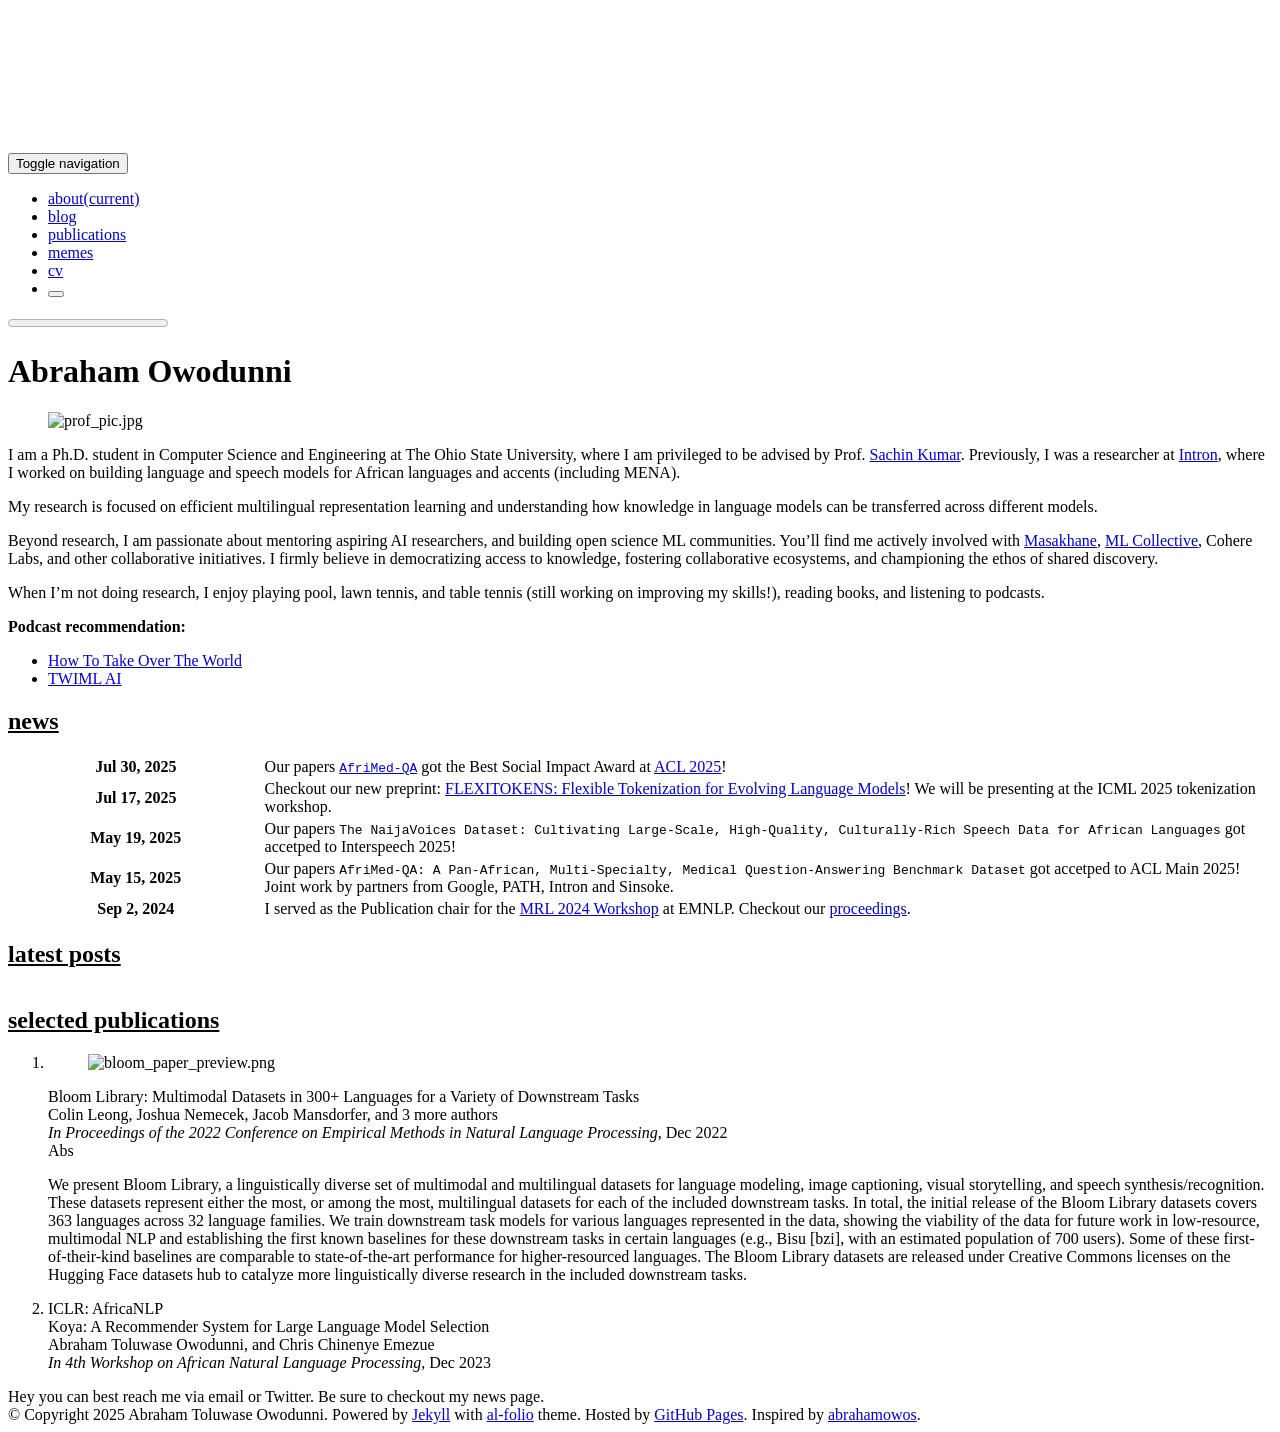
==== commit 20190139: "Deploying to gh-pages from @ owos/owos.github.io@187d9c59f3ea203f164a1daac8131a1490806787 🚀" ====
--- a/index.html
+++ b/index.html
@@ -1 +1 @@
-<!DOCTYPE html> <html lang="en"> <head> <meta http-equiv="Content-Type" content="text/html; charset=UTF-8"> <meta charset="utf-8"> <meta name="viewport" content="width=device-width, initial-scale=1, shrink-to-fit=no"> <meta http-equiv="X-UA-Compatible" content="IE=edge"> <title>Abraham Owodunni</title> <meta name="author" content="Abraham Toluwase Owodunni"> <meta name="description" content="I am an ML researcher and this is my personal site. Be sure to checkout the news page. "> <meta name="keywords" content="Owos, machine learning, multilingual, NLP, ASR."> <link rel="stylesheet" href="/assets/css/bootstrap.min.css?a4b3f509e79c54a512b890d73235ef04"> <link rel="stylesheet" href="https://cdn.jsdelivr.net/npm/mdbootstrap@4.20.0/css/mdb.min.css" integrity="sha256-jpjYvU3G3N6nrrBwXJoVEYI/0zw8htfFnhT9ljN3JJw=" crossorigin="anonymous"> <link defer rel="stylesheet" href="https://unpkg.com/bootstrap-table@1.22.1/dist/bootstrap-table.min.css"> <link rel="stylesheet" href="/assets/css/academicons.min.css?f0b7046b84e425c55f3463ac249818f5"> <link rel="stylesheet" type="text/css" href="https://fonts.googleapis.com/css?family=Roboto:300,400,500,700|Roboto+Slab:100,300,400,500,700|Material+Icons"> <link rel="stylesheet" href="/assets/css/jekyll-pygments-themes-github.css?19f3075a2d19613090fe9e16b564e1fe" media="" id="highlight_theme_light"> <link rel="shortcut icon" href="data:image/svg+xml,&lt;svg%20xmlns=%22http://www.w3.org/2000/svg%22%20viewBox=%220%200%20100%20100%22&gt;&lt;text%20y=%22.9em%22%20font-size=%2290%22&gt;%E2%9A%9B%EF%B8%8F&lt;/text&gt;&lt;/svg&gt;"> <link rel="stylesheet" href="/assets/css/main.css?d41d8cd98f00b204e9800998ecf8427e"> <link rel="canonical" href="https://owos.github.io/"> <link rel="stylesheet" href="/assets/css/jekyll-pygments-themes-native.css?e74e74bf055e5729d44a7d031a5ca6a5" media="none" id="highlight_theme_dark"> <script src="/assets/js/theme.js?96d6b3e1c3604aca8b6134c7afdd5db6"></script> <script src="/assets/js/dark_mode.js?9b17307bb950ffa2e34be0227f53558f"></script> </head> <body class="fixed-top-nav "> <header> <nav id="navbar" class="navbar navbar-light navbar-expand-sm fixed-top"> <div class="container"> <button class="navbar-toggler collapsed ml-auto" type="button" data-toggle="collapse" data-target="#navbarNav" aria-controls="navbarNav" aria-expanded="false" aria-label="Toggle navigation"> <span class="sr-only">Toggle navigation</span> <span class="icon-bar top-bar"></span> <span class="icon-bar middle-bar"></span> <span class="icon-bar bottom-bar"></span> </button> <div class="collapse navbar-collapse text-right" id="navbarNav"> <ul class="navbar-nav ml-auto flex-nowrap"> <li class="nav-item active"> <a class="nav-link" href="/">about<span class="sr-only">(current)</span></a> </li> <li class="nav-item "> <a class="nav-link" href="/blog/">blog</a> </li> <li class="nav-item "> <a class="nav-link" href="/publications/">publications</a> </li> <li class="nav-item "> <a class="nav-link" href="/memes/">memes</a> </li> <li class="nav-item "> <a class="nav-link" href="/cv/">cv</a> </li> <li class="toggle-container"> <button id="light-toggle" title="Change theme"> <i class="fa-solid fa-moon"></i> <i class="fa-solid fa-sun"></i> </button> </li> </ul> </div> </div> </nav> <progress id="progress" value="0"> <div class="progress-container"> <span class="progress-bar"></span> </div> </progress> </header> <div class="container mt-5"> <div class="post"> <header class="post-header"> <h1 class="post-title"> Abraham Owodunni </h1> <p class="desc"></p> </header> <article> <div class="profile float-right"> <figure> <picture> <img src="/assets/img/prof_pic.jpg?8a5b12dbfab0679a539454a6b41bd0f6" class="img-fluid z-depth-1 rounded" width="auto" height="auto" alt="prof_pic.jpg" onerror="this.onerror=null; $('.responsive-img-srcset').remove();"> </picture> </figure> </div> <div class="clearfix"> <p>I am a Ph.D. student in Computer Science and Engineering at The Ohio State University, where I am privileged to be advised by Prof. <a href="https://sites.google.com/view/sachinkumar" rel="external nofollow noopener" target="_blank">Sachin Kumar</a>. Previously, I was a researcher at <a href="https://www.intron.io/" rel="external nofollow noopener" target="_blank">Intron</a>, where I worked on building language and speech models for African languages and accents (including MENA).</p> <p>My research is focused on efficient multilingual representation learning and understanding how knowledge in language models can be transferred across different models.</p> <p>Beyond research, I am passionate about mentoring aspiring AI researchers, and building open science ML communities. You’ll find me actively involved with <a href="https://www.masakhane.io/" rel="external nofollow noopener" target="_blank">Masakhane</a>, <a href="https://mlcollective.org/" rel="external nofollow noopener" target="_blank">ML Collective</a>, Cohere Labs, and other collaborative initiatives. I firmly believe in democratizing access to knowledge, fostering collaborative ecosystems, and championing the ethos of shared discovery.</p> <p>When I’m not doing research, I enjoy playing pool, lawn tennis, and table tennis (still working on improving my skills!), reading books, and listening to podcasts.</p> <p><strong>Podcast recommendation:</strong></p> <ul> <li><a href="https://www.takeoverpod.com/" rel="external nofollow noopener" target="_blank">How To Take Over The World</a></li> <li><a href="https://twimlai.com/podcast/twimlai/" rel="external nofollow noopener" target="_blank">TWIML AI</a></li> </ul> </div> <h2><a href="/news/" style="color: inherit;">news</a></h2> <div class="news"> <div class="table-responsive" style="max-height: 60vw"> <table class="table table-sm table-borderless"> <tr> <th scope="row" style="width: 20%">Jul 17, 2025</th> <td> Checkout our new preprint: <a href="https://arxiv.org/abs/2507.12720" rel="external nofollow noopener" target="_blank">FLEXITOKENS: Flexible Tokenization for Evolving Language Models</a>! We will be presenting at the ICML 2025 tokenization workshop. </td> </tr> <tr> <th scope="row" style="width: 20%">May 19, 2025</th> <td> Our papers <code class="language-plaintext highlighter-rouge">The NaijaVoices Dataset: Cultivating Large-Scale, High-Quality, Culturally-Rich Speech Data for African Languages</code> got accetped to Interspeech 2025! </td> </tr> <tr> <th scope="row" style="width: 20%">May 15, 2025</th> <td> Our papers <a href="https://x.com/AbrahamOwos/status/1950572181202604271" rel="external nofollow noopener" target="_blank"><code class="language-plaintext highlighter-rouge">AfriMed-QA</code></a> got the Best Social Impact Award at <a href="https://2025.aclweb.org/program/awards/#best-social-impact-paper" rel="external nofollow noopener" target="_blank">ACL 2025</a>! </td> </tr> <tr> <th scope="row" style="width: 20%">May 15, 2025</th> <td> Our papers <code class="language-plaintext highlighter-rouge">AfriMed-QA: A Pan-African, Multi-Specialty, Medical Question-Answering Benchmark Dataset</code> got accetped to ACL Main 2025! Joint work by partners from Google, PATH, Intron and Sinsoke. </td> </tr> <tr> <th scope="row" style="width: 20%">Sep 2, 2024</th> <td> I served as the Publication chair for the <a href="https://sigtyp.github.io/ws2024-mrl.html" rel="external nofollow noopener" target="_blank">MRL 2024 Workshop</a> at EMNLP. Checkout our <a href="https://aclanthology.org/volumes/2024.mrl-1/" rel="external nofollow noopener" target="_blank">proceedings</a>. </td> </tr> </table> </div> </div> <h2><a href="/blog/" style="color: inherit;">latest posts</a></h2> <div class="news"> <div class="table-responsive"> <table class="table table-sm table-borderless"> </table> </div> </div> <h2><a href="/publications/" style="color: inherit;">selected publications</a></h2> <div class="publications"> <ol class="bibliography"> <li> <div class="row"> <div class="col-sm-2 preview"> <figure> <picture> <img src="/assets/img/publication_preview/bloom_paper_preview.png" class="preview z-depth-1 rounded" width="auto" height="auto" alt="bloom_paper_preview.png" onerror="this.onerror=null; $('.responsive-img-srcset').remove();"> </picture> </figure> </div> <div id="leong-etal-2022-bloom" class="col-sm-8"> <div class="title">Bloom Library: Multimodal Datasets in 300+ Languages for a Variety of Downstream Tasks</div> <div class="author"> Colin Leong, Joshua Nemecek, Jacob Mansdorfer, and <span class="more-authors" title="click to view 3 more authors" onclick=" var element=$(this); element.attr('title', ''); var more_authors_text=element.text() == '3 more authors' ? 'Anna Filighera, Abraham Owodunni, Daniel Whitenack' : '3 more authors'; var cursorPosition=0; var textAdder=setInterval(function(){ element.text(more_authors_text.substring(0, cursorPosition + 1)); if (++cursorPosition == more_authors_text.length){ clearInterval(textAdder); } }, '10'); ">3 more authors</span> </div> <div class="periodical"> <em>In Proceedings of the 2022 Conference on Empirical Methods in Natural Language Processing</em>, Dec 2022 </div> <div class="periodical"> </div> <div class="links"> <a class="abstract btn btn-sm z-depth-0" role="button">Abs</a> </div> <div class="abstract hidden"> <p>We present Bloom Library, a linguistically diverse set of multimodal and multilingual datasets for language modeling, image captioning, visual storytelling, and speech synthesis/recognition. These datasets represent either the most, or among the most, multilingual datasets for each of the included downstream tasks. In total, the initial release of the Bloom Library datasets covers 363 languages across 32 language families. We train downstream task models for various languages represented in the data, showing the viability of the data for future work in low-resource, multimodal NLP and establishing the first known baselines for these downstream tasks in certain languages (e.g., Bisu [bzi], with an estimated population of 700 users). Some of these first-of-their-kind baselines are comparable to state-of-the-art performance for higher-resourced languages. The Bloom Library datasets are released under Creative Commons licenses on the Hugging Face datasets hub to catalyze more linguistically diverse research in the included downstream tasks.</p> </div> </div> </div> </li> <li> <div class="row"> <div class="col-sm-2 abbr"><abbr class="badge">ICLR: AfricaNLP</abbr></div> <div id="owodunni2023koya" class="col-sm-8"> <div class="title">Koya: A Recommender System for Large Language Model Selection</div> <div class="author"> Abraham Toluwase Owodunni, and Chris Chinenye Emezue</div> <div class="periodical"> <em>In 4th Workshop on African Natural Language Processing</em>, Dec 2023 </div> <div class="periodical"> </div> <div class="links"> </div> </div> </div> </li> </ol> </div> <div class="social"> <div class="contact-icons"> <a href="mailto:%6F%77%6F%64%75%6E%6E%69%61%62%72%61%68%61%6D@%67%6D%61%69%6C.%63%6F%6D" title="email"><i class="fa-solid fa-envelope"></i></a> <a href="https://scholar.google.com/citations?user=yW-2hooAAAAJ" title="Google Scholar" rel="external nofollow noopener" target="_blank"><i class="ai ai-google-scholar"></i></a> <a href="https://github.com/owos" title="GitHub" rel="external nofollow noopener" target="_blank"><i class="fa-brands fa-github"></i></a> <a href="https://www.linkedin.com/in/abraham-owodunni" title="LinkedIn" rel="external nofollow noopener" target="_blank"><i class="fa-brands fa-linkedin"></i></a> <a href="https://twitter.com/abrahamowos" title="X" rel="external nofollow noopener" target="_blank"><i class="fa-brands fa-x-twitter"></i></a> <a href="/feed.xml" title="RSS Feed"><i class="fa-solid fa-square-rss"></i></a> </div> <div class="contact-note"> Hey you can best reach me via email or Twitter. Be sure to checkout my news page. </div> </div> </article> </div> </div> <footer class="fixed-bottom"> <div class="container mt-0"> © Copyright 2025 Abraham Toluwase Owodunni. Powered by <a href="https://jekyllrb.com/" target="_blank" rel="external nofollow noopener">Jekyll</a> with <a href="https://github.com/alshedivat/al-folio" rel="external nofollow noopener" target="_blank">al-folio</a> theme. Hosted by <a href="https://pages.github.com/" target="_blank" rel="external nofollow noopener">GitHub Pages</a>. Inspired by <a href="https://x.com/abrahamowos" target="_blank" rel="external nofollow noopener">abrahamowos</a>. </div> </footer> <script src="https://cdn.jsdelivr.net/npm/jquery@3.6.0/dist/jquery.min.js" integrity="sha256-/xUj+3OJU5yExlq6GSYGSHk7tPXikynS7ogEvDej/m4=" crossorigin="anonymous"></script> <script src="/assets/js/bootstrap.bundle.min.js"></script> <script src="https://cdn.jsdelivr.net/npm/mdbootstrap@4.20.0/js/mdb.min.js" integrity="sha256-NdbiivsvWt7VYCt6hYNT3h/th9vSTL4EDWeGs5SN3DA=" crossorigin="anonymous"></script> <script defer src="https://cdn.jsdelivr.net/npm/masonry-layout@4.2.2/dist/masonry.pkgd.min.js" integrity="sha256-Nn1q/fx0H7SNLZMQ5Hw5JLaTRZp0yILA/FRexe19VdI=" crossorigin="anonymous"></script> <script defer src="https://cdn.jsdelivr.net/npm/imagesloaded@4/imagesloaded.pkgd.min.js"></script> <script defer src="/assets/js/masonry.js" type="text/javascript"></script> <script defer src="https://cdn.jsdelivr.net/npm/medium-zoom@1.0.8/dist/medium-zoom.min.js" integrity="sha256-7PhEpEWEW0XXQ0k6kQrPKwuoIomz8R8IYyuU1Qew4P8=" crossorigin="anonymous"></script> <script defer src="/assets/js/zoom.js?7b30caa5023af4af8408a472dc4e1ebb"></script> <script defer src="https://unpkg.com/bootstrap-table@1.22.1/dist/bootstrap-table.min.js"></script> <script src="/assets/js/no_defer.js?d633890033921b33e0ceb13d22340a9c"></script> <script defer src="/assets/js/common.js?acdb9690d7641b2f8d40529018c71a01"></script> <script defer src="/assets/js/copy_code.js?07b8786bab9b4abe90d10e61f7d12ff7" type="text/javascript"></script> <script async src="https://d1bxh8uas1mnw7.cloudfront.net/assets/embed.js"></script> <script async src="https://badge.dimensions.ai/badge.js"></script> <script type="text/javascript">window.MathJax={tex:{tags:"ams"}};</script> <script defer type="text/javascript" id="MathJax-script" src="https://cdn.jsdelivr.net/npm/mathjax@3.2.0/es5/tex-mml-chtml.js"></script> <script defer src="https://polyfill.io/v3/polyfill.min.js?features=es6"></script> <script type="text/javascript">function progressBarSetup(){"max"in document.createElement("progress")?(initializeProgressElement(),$(document).on("scroll",function(){progressBar.attr({value:getCurrentScrollPosition()})}),$(window).on("resize",initializeProgressElement)):(resizeProgressBar(),$(document).on("scroll",resizeProgressBar),$(window).on("resize",resizeProgressBar))}function getCurrentScrollPosition(){return $(window).scrollTop()}function initializeProgressElement(){let e=$("#navbar").outerHeight(!0);$("body").css({"padding-top":e}),$("progress-container").css({"padding-top":e}),progressBar.css({top:e}),progressBar.attr({max:getDistanceToScroll(),value:getCurrentScrollPosition()})}function getDistanceToScroll(){return $(document).height()-$(window).height()}function resizeProgressBar(){progressBar.css({width:getWidthPercentage()+"%"})}function getWidthPercentage(){return getCurrentScrollPosition()/getDistanceToScroll()*100}const progressBar=$("#progress");window.onload=function(){setTimeout(progressBarSetup,50)};</script> </body> </html>+<!DOCTYPE html> <html lang="en"> <head> <meta http-equiv="Content-Type" content="text/html; charset=UTF-8"> <meta charset="utf-8"> <meta name="viewport" content="width=device-width, initial-scale=1, shrink-to-fit=no"> <meta http-equiv="X-UA-Compatible" content="IE=edge"> <title>Abraham Owodunni</title> <meta name="author" content="Abraham Toluwase Owodunni"> <meta name="description" content="I am an ML researcher and this is my personal site. Be sure to checkout the news page. "> <meta name="keywords" content="Owos, machine learning, multilingual, NLP, ASR."> <link rel="stylesheet" href="/assets/css/bootstrap.min.css?a4b3f509e79c54a512b890d73235ef04"> <link rel="stylesheet" href="https://cdn.jsdelivr.net/npm/mdbootstrap@4.20.0/css/mdb.min.css" integrity="sha256-jpjYvU3G3N6nrrBwXJoVEYI/0zw8htfFnhT9ljN3JJw=" crossorigin="anonymous"> <link defer rel="stylesheet" href="https://unpkg.com/bootstrap-table@1.22.1/dist/bootstrap-table.min.css"> <link rel="stylesheet" href="/assets/css/academicons.min.css?f0b7046b84e425c55f3463ac249818f5"> <link rel="stylesheet" type="text/css" href="https://fonts.googleapis.com/css?family=Roboto:300,400,500,700|Roboto+Slab:100,300,400,500,700|Material+Icons"> <link rel="stylesheet" href="/assets/css/jekyll-pygments-themes-github.css?19f3075a2d19613090fe9e16b564e1fe" media="" id="highlight_theme_light"> <link rel="shortcut icon" href="data:image/svg+xml,&lt;svg%20xmlns=%22http://www.w3.org/2000/svg%22%20viewBox=%220%200%20100%20100%22&gt;&lt;text%20y=%22.9em%22%20font-size=%2290%22&gt;%E2%9A%9B%EF%B8%8F&lt;/text&gt;&lt;/svg&gt;"> <link rel="stylesheet" href="/assets/css/main.css?d41d8cd98f00b204e9800998ecf8427e"> <link rel="canonical" href="https://owos.github.io/"> <link rel="stylesheet" href="/assets/css/jekyll-pygments-themes-native.css?e74e74bf055e5729d44a7d031a5ca6a5" media="none" id="highlight_theme_dark"> <script src="/assets/js/theme.js?96d6b3e1c3604aca8b6134c7afdd5db6"></script> <script src="/assets/js/dark_mode.js?9b17307bb950ffa2e34be0227f53558f"></script> </head> <body class="fixed-top-nav "> <header> <nav id="navbar" class="navbar navbar-light navbar-expand-sm fixed-top"> <div class="container"> <button class="navbar-toggler collapsed ml-auto" type="button" data-toggle="collapse" data-target="#navbarNav" aria-controls="navbarNav" aria-expanded="false" aria-label="Toggle navigation"> <span class="sr-only">Toggle navigation</span> <span class="icon-bar top-bar"></span> <span class="icon-bar middle-bar"></span> <span class="icon-bar bottom-bar"></span> </button> <div class="collapse navbar-collapse text-right" id="navbarNav"> <ul class="navbar-nav ml-auto flex-nowrap"> <li class="nav-item active"> <a class="nav-link" href="/">about<span class="sr-only">(current)</span></a> </li> <li class="nav-item "> <a class="nav-link" href="/blog/">blog</a> </li> <li class="nav-item "> <a class="nav-link" href="/publications/">publications</a> </li> <li class="nav-item "> <a class="nav-link" href="/memes/">memes</a> </li> <li class="nav-item "> <a class="nav-link" href="/cv/">cv</a> </li> <li class="toggle-container"> <button id="light-toggle" title="Change theme"> <i class="fa-solid fa-moon"></i> <i class="fa-solid fa-sun"></i> </button> </li> </ul> </div> </div> </nav> <progress id="progress" value="0"> <div class="progress-container"> <span class="progress-bar"></span> </div> </progress> </header> <div class="container mt-5"> <div class="post"> <header class="post-header"> <h1 class="post-title"> Abraham Owodunni </h1> <p class="desc"></p> </header> <article> <div class="profile float-right"> <figure> <picture> <img src="/assets/img/prof_pic.jpg?8a5b12dbfab0679a539454a6b41bd0f6" class="img-fluid z-depth-1 rounded" width="auto" height="auto" alt="prof_pic.jpg" onerror="this.onerror=null; $('.responsive-img-srcset').remove();"> </picture> </figure> </div> <div class="clearfix"> <p>I am a Ph.D. student in Computer Science and Engineering at The Ohio State University, where I am privileged to be advised by Prof. <a href="https://sites.google.com/view/sachinkumar" rel="external nofollow noopener" target="_blank">Sachin Kumar</a>. Previously, I was a researcher at <a href="https://www.intron.io/" rel="external nofollow noopener" target="_blank">Intron</a>, where I worked on building language and speech models for African languages and accents (including MENA).</p> <p>My research is focused on efficient multilingual representation learning and understanding how knowledge in language models can be transferred across different models.</p> <p>Beyond research, I am passionate about mentoring aspiring AI researchers, and building open science ML communities. You’ll find me actively involved with <a href="https://www.masakhane.io/" rel="external nofollow noopener" target="_blank">Masakhane</a>, <a href="https://mlcollective.org/" rel="external nofollow noopener" target="_blank">ML Collective</a>, Cohere Labs, and other collaborative initiatives. I firmly believe in democratizing access to knowledge, fostering collaborative ecosystems, and championing the ethos of shared discovery.</p> <p>When I’m not doing research, I enjoy playing pool, lawn tennis, and table tennis (still working on improving my skills!), reading books, and listening to podcasts.</p> <p><strong>Podcast recommendation:</strong></p> <ul> <li><a href="https://www.takeoverpod.com/" rel="external nofollow noopener" target="_blank">How To Take Over The World</a></li> <li><a href="https://twimlai.com/podcast/twimlai/" rel="external nofollow noopener" target="_blank">TWIML AI</a></li> </ul> </div> <h2><a href="/news/" style="color: inherit;">news</a></h2> <div class="news"> <div class="table-responsive" style="max-height: 60vw"> <table class="table table-sm table-borderless"> <tr> <th scope="row" style="width: 20%">Jul 30, 2025</th> <td> Our papers <a href="https://x.com/AbrahamOwos/status/1950572181202604271" rel="external nofollow noopener" target="_blank"><code class="language-plaintext highlighter-rouge">AfriMed-QA</code></a> got the Best Social Impact Award at <a href="https://2025.aclweb.org/program/awards/#best-social-impact-paper" rel="external nofollow noopener" target="_blank">ACL 2025</a>! </td> </tr> <tr> <th scope="row" style="width: 20%">Jul 17, 2025</th> <td> Checkout our new preprint: <a href="https://arxiv.org/abs/2507.12720" rel="external nofollow noopener" target="_blank">FLEXITOKENS: Flexible Tokenization for Evolving Language Models</a>! We will be presenting at the ICML 2025 tokenization workshop. </td> </tr> <tr> <th scope="row" style="width: 20%">May 19, 2025</th> <td> Our papers <code class="language-plaintext highlighter-rouge">The NaijaVoices Dataset: Cultivating Large-Scale, High-Quality, Culturally-Rich Speech Data for African Languages</code> got accetped to Interspeech 2025! </td> </tr> <tr> <th scope="row" style="width: 20%">May 15, 2025</th> <td> Our papers <code class="language-plaintext highlighter-rouge">AfriMed-QA: A Pan-African, Multi-Specialty, Medical Question-Answering Benchmark Dataset</code> got accetped to ACL Main 2025! Joint work by partners from Google, PATH, Intron and Sinsoke. </td> </tr> <tr> <th scope="row" style="width: 20%">Sep 2, 2024</th> <td> I served as the Publication chair for the <a href="https://sigtyp.github.io/ws2024-mrl.html" rel="external nofollow noopener" target="_blank">MRL 2024 Workshop</a> at EMNLP. Checkout our <a href="https://aclanthology.org/volumes/2024.mrl-1/" rel="external nofollow noopener" target="_blank">proceedings</a>. </td> </tr> </table> </div> </div> <h2><a href="/blog/" style="color: inherit;">latest posts</a></h2> <div class="news"> <div class="table-responsive"> <table class="table table-sm table-borderless"> </table> </div> </div> <h2><a href="/publications/" style="color: inherit;">selected publications</a></h2> <div class="publications"> <ol class="bibliography"> <li> <div class="row"> <div class="col-sm-2 preview"> <figure> <picture> <img src="/assets/img/publication_preview/bloom_paper_preview.png" class="preview z-depth-1 rounded" width="auto" height="auto" alt="bloom_paper_preview.png" onerror="this.onerror=null; $('.responsive-img-srcset').remove();"> </picture> </figure> </div> <div id="leong-etal-2022-bloom" class="col-sm-8"> <div class="title">Bloom Library: Multimodal Datasets in 300+ Languages for a Variety of Downstream Tasks</div> <div class="author"> Colin Leong, Joshua Nemecek, Jacob Mansdorfer, and <span class="more-authors" title="click to view 3 more authors" onclick=" var element=$(this); element.attr('title', ''); var more_authors_text=element.text() == '3 more authors' ? 'Anna Filighera, Abraham Owodunni, Daniel Whitenack' : '3 more authors'; var cursorPosition=0; var textAdder=setInterval(function(){ element.text(more_authors_text.substring(0, cursorPosition + 1)); if (++cursorPosition == more_authors_text.length){ clearInterval(textAdder); } }, '10'); ">3 more authors</span> </div> <div class="periodical"> <em>In Proceedings of the 2022 Conference on Empirical Methods in Natural Language Processing</em>, Dec 2022 </div> <div class="periodical"> </div> <div class="links"> <a class="abstract btn btn-sm z-depth-0" role="button">Abs</a> </div> <div class="abstract hidden"> <p>We present Bloom Library, a linguistically diverse set of multimodal and multilingual datasets for language modeling, image captioning, visual storytelling, and speech synthesis/recognition. These datasets represent either the most, or among the most, multilingual datasets for each of the included downstream tasks. In total, the initial release of the Bloom Library datasets covers 363 languages across 32 language families. We train downstream task models for various languages represented in the data, showing the viability of the data for future work in low-resource, multimodal NLP and establishing the first known baselines for these downstream tasks in certain languages (e.g., Bisu [bzi], with an estimated population of 700 users). Some of these first-of-their-kind baselines are comparable to state-of-the-art performance for higher-resourced languages. The Bloom Library datasets are released under Creative Commons licenses on the Hugging Face datasets hub to catalyze more linguistically diverse research in the included downstream tasks.</p> </div> </div> </div> </li> <li> <div class="row"> <div class="col-sm-2 abbr"><abbr class="badge">ICLR: AfricaNLP</abbr></div> <div id="owodunni2023koya" class="col-sm-8"> <div class="title">Koya: A Recommender System for Large Language Model Selection</div> <div class="author"> Abraham Toluwase Owodunni, and Chris Chinenye Emezue</div> <div class="periodical"> <em>In 4th Workshop on African Natural Language Processing</em>, Dec 2023 </div> <div class="periodical"> </div> <div class="links"> </div> </div> </div> </li> </ol> </div> <div class="social"> <div class="contact-icons"> <a href="mailto:%6F%77%6F%64%75%6E%6E%69%61%62%72%61%68%61%6D@%67%6D%61%69%6C.%63%6F%6D" title="email"><i class="fa-solid fa-envelope"></i></a> <a href="https://scholar.google.com/citations?user=yW-2hooAAAAJ" title="Google Scholar" rel="external nofollow noopener" target="_blank"><i class="ai ai-google-scholar"></i></a> <a href="https://github.com/owos" title="GitHub" rel="external nofollow noopener" target="_blank"><i class="fa-brands fa-github"></i></a> <a href="https://www.linkedin.com/in/abraham-owodunni" title="LinkedIn" rel="external nofollow noopener" target="_blank"><i class="fa-brands fa-linkedin"></i></a> <a href="https://twitter.com/abrahamowos" title="X" rel="external nofollow noopener" target="_blank"><i class="fa-brands fa-x-twitter"></i></a> <a href="/feed.xml" title="RSS Feed"><i class="fa-solid fa-square-rss"></i></a> </div> <div class="contact-note"> Hey you can best reach me via email or Twitter. Be sure to checkout my news page. </div> </div> </article> </div> </div> <footer class="fixed-bottom"> <div class="container mt-0"> © Copyright 2025 Abraham Toluwase Owodunni. Powered by <a href="https://jekyllrb.com/" target="_blank" rel="external nofollow noopener">Jekyll</a> with <a href="https://github.com/alshedivat/al-folio" rel="external nofollow noopener" target="_blank">al-folio</a> theme. Hosted by <a href="https://pages.github.com/" target="_blank" rel="external nofollow noopener">GitHub Pages</a>. Inspired by <a href="https://x.com/abrahamowos" target="_blank" rel="external nofollow noopener">abrahamowos</a>. </div> </footer> <script src="https://cdn.jsdelivr.net/npm/jquery@3.6.0/dist/jquery.min.js" integrity="sha256-/xUj+3OJU5yExlq6GSYGSHk7tPXikynS7ogEvDej/m4=" crossorigin="anonymous"></script> <script src="/assets/js/bootstrap.bundle.min.js"></script> <script src="https://cdn.jsdelivr.net/npm/mdbootstrap@4.20.0/js/mdb.min.js" integrity="sha256-NdbiivsvWt7VYCt6hYNT3h/th9vSTL4EDWeGs5SN3DA=" crossorigin="anonymous"></script> <script defer src="https://cdn.jsdelivr.net/npm/masonry-layout@4.2.2/dist/masonry.pkgd.min.js" integrity="sha256-Nn1q/fx0H7SNLZMQ5Hw5JLaTRZp0yILA/FRexe19VdI=" crossorigin="anonymous"></script> <script defer src="https://cdn.jsdelivr.net/npm/imagesloaded@4/imagesloaded.pkgd.min.js"></script> <script defer src="/assets/js/masonry.js" type="text/javascript"></script> <script defer src="https://cdn.jsdelivr.net/npm/medium-zoom@1.0.8/dist/medium-zoom.min.js" integrity="sha256-7PhEpEWEW0XXQ0k6kQrPKwuoIomz8R8IYyuU1Qew4P8=" crossorigin="anonymous"></script> <script defer src="/assets/js/zoom.js?7b30caa5023af4af8408a472dc4e1ebb"></script> <script defer src="https://unpkg.com/bootstrap-table@1.22.1/dist/bootstrap-table.min.js"></script> <script src="/assets/js/no_defer.js?d633890033921b33e0ceb13d22340a9c"></script> <script defer src="/assets/js/common.js?acdb9690d7641b2f8d40529018c71a01"></script> <script defer src="/assets/js/copy_code.js?07b8786bab9b4abe90d10e61f7d12ff7" type="text/javascript"></script> <script async src="https://d1bxh8uas1mnw7.cloudfront.net/assets/embed.js"></script> <script async src="https://badge.dimensions.ai/badge.js"></script> <script type="text/javascript">window.MathJax={tex:{tags:"ams"}};</script> <script defer type="text/javascript" id="MathJax-script" src="https://cdn.jsdelivr.net/npm/mathjax@3.2.0/es5/tex-mml-chtml.js"></script> <script defer src="https://polyfill.io/v3/polyfill.min.js?features=es6"></script> <script type="text/javascript">function progressBarSetup(){"max"in document.createElement("progress")?(initializeProgressElement(),$(document).on("scroll",function(){progressBar.attr({value:getCurrentScrollPosition()})}),$(window).on("resize",initializeProgressElement)):(resizeProgressBar(),$(document).on("scroll",resizeProgressBar),$(window).on("resize",resizeProgressBar))}function getCurrentScrollPosition(){return $(window).scrollTop()}function initializeProgressElement(){let e=$("#navbar").outerHeight(!0);$("body").css({"padding-top":e}),$("progress-container").css({"padding-top":e}),progressBar.css({top:e}),progressBar.attr({max:getDistanceToScroll(),value:getCurrentScrollPosition()})}function getDistanceToScroll(){return $(document).height()-$(window).height()}function resizeProgressBar(){progressBar.css({width:getWidthPercentage()+"%"})}function getWidthPercentage(){return getCurrentScrollPosition()/getDistanceToScroll()*100}const progressBar=$("#progress");window.onload=function(){setTimeout(progressBarSetup,50)};</script> </body> </html>
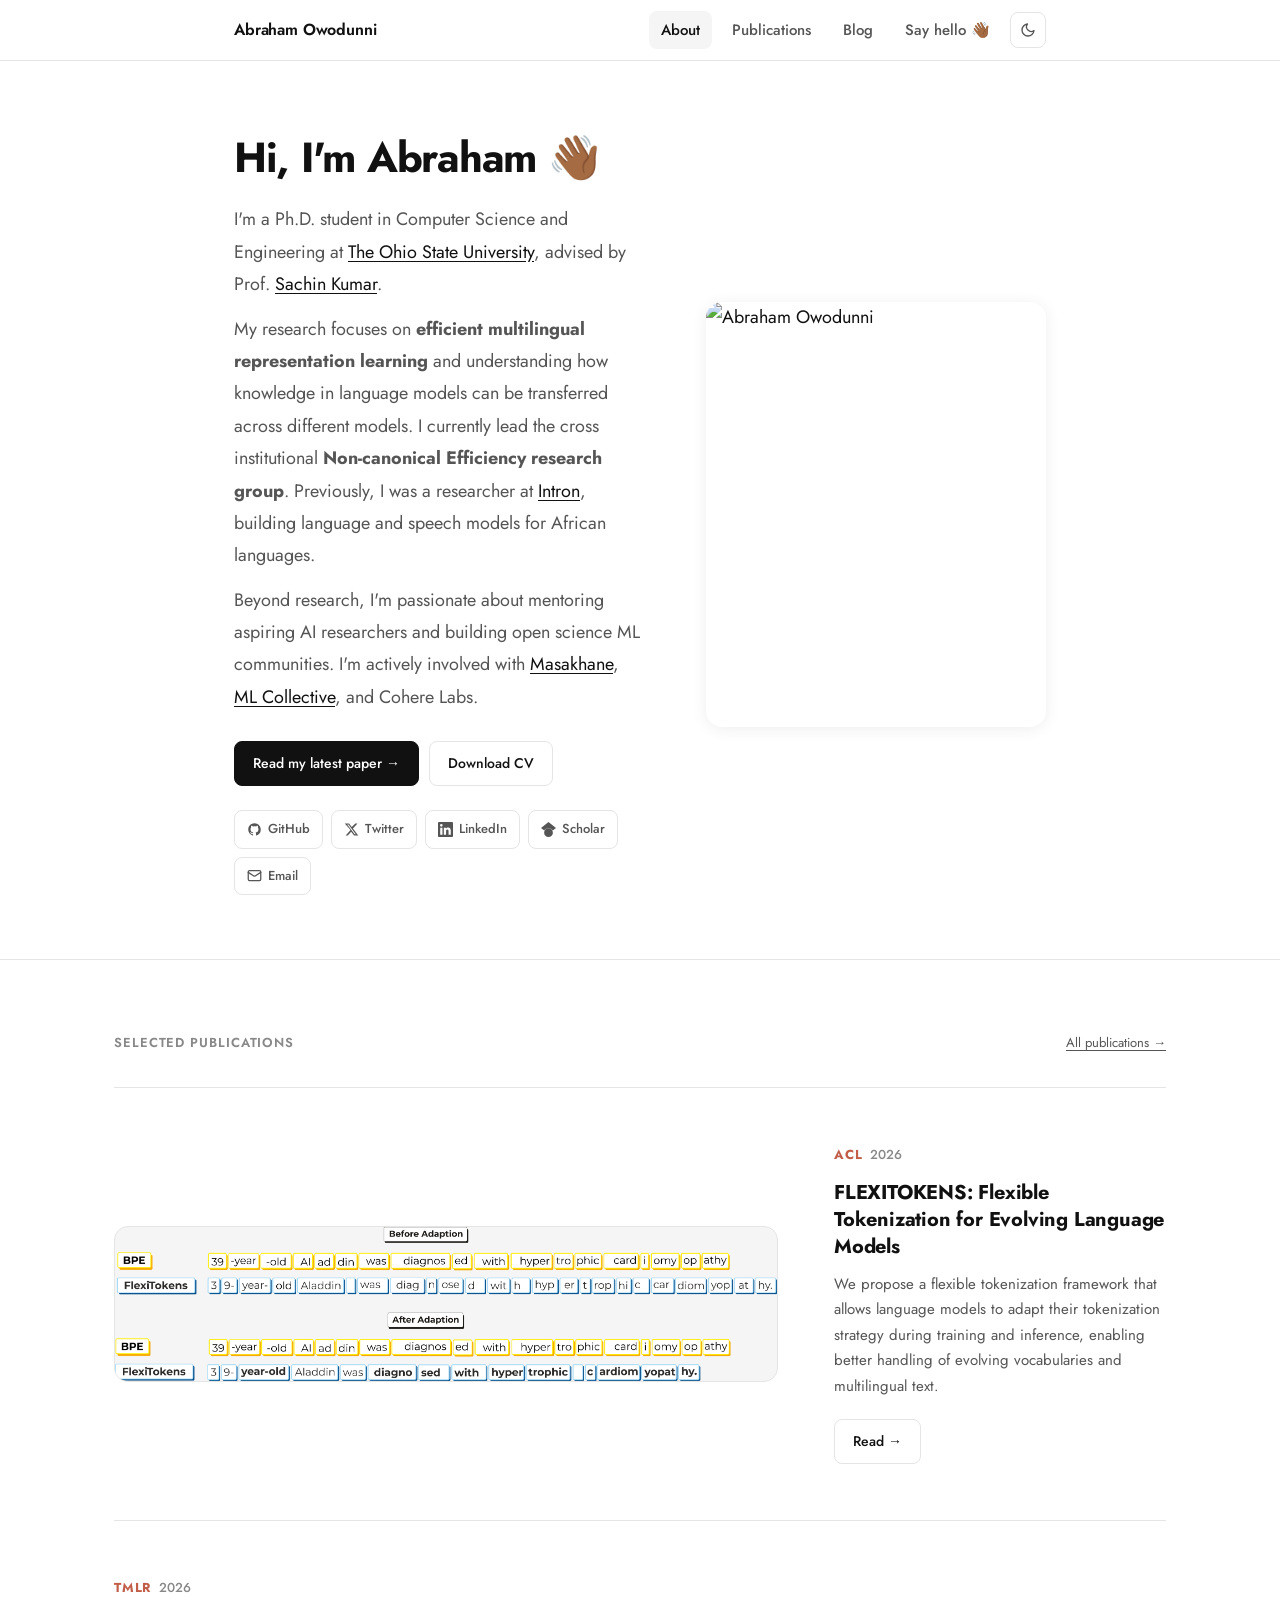
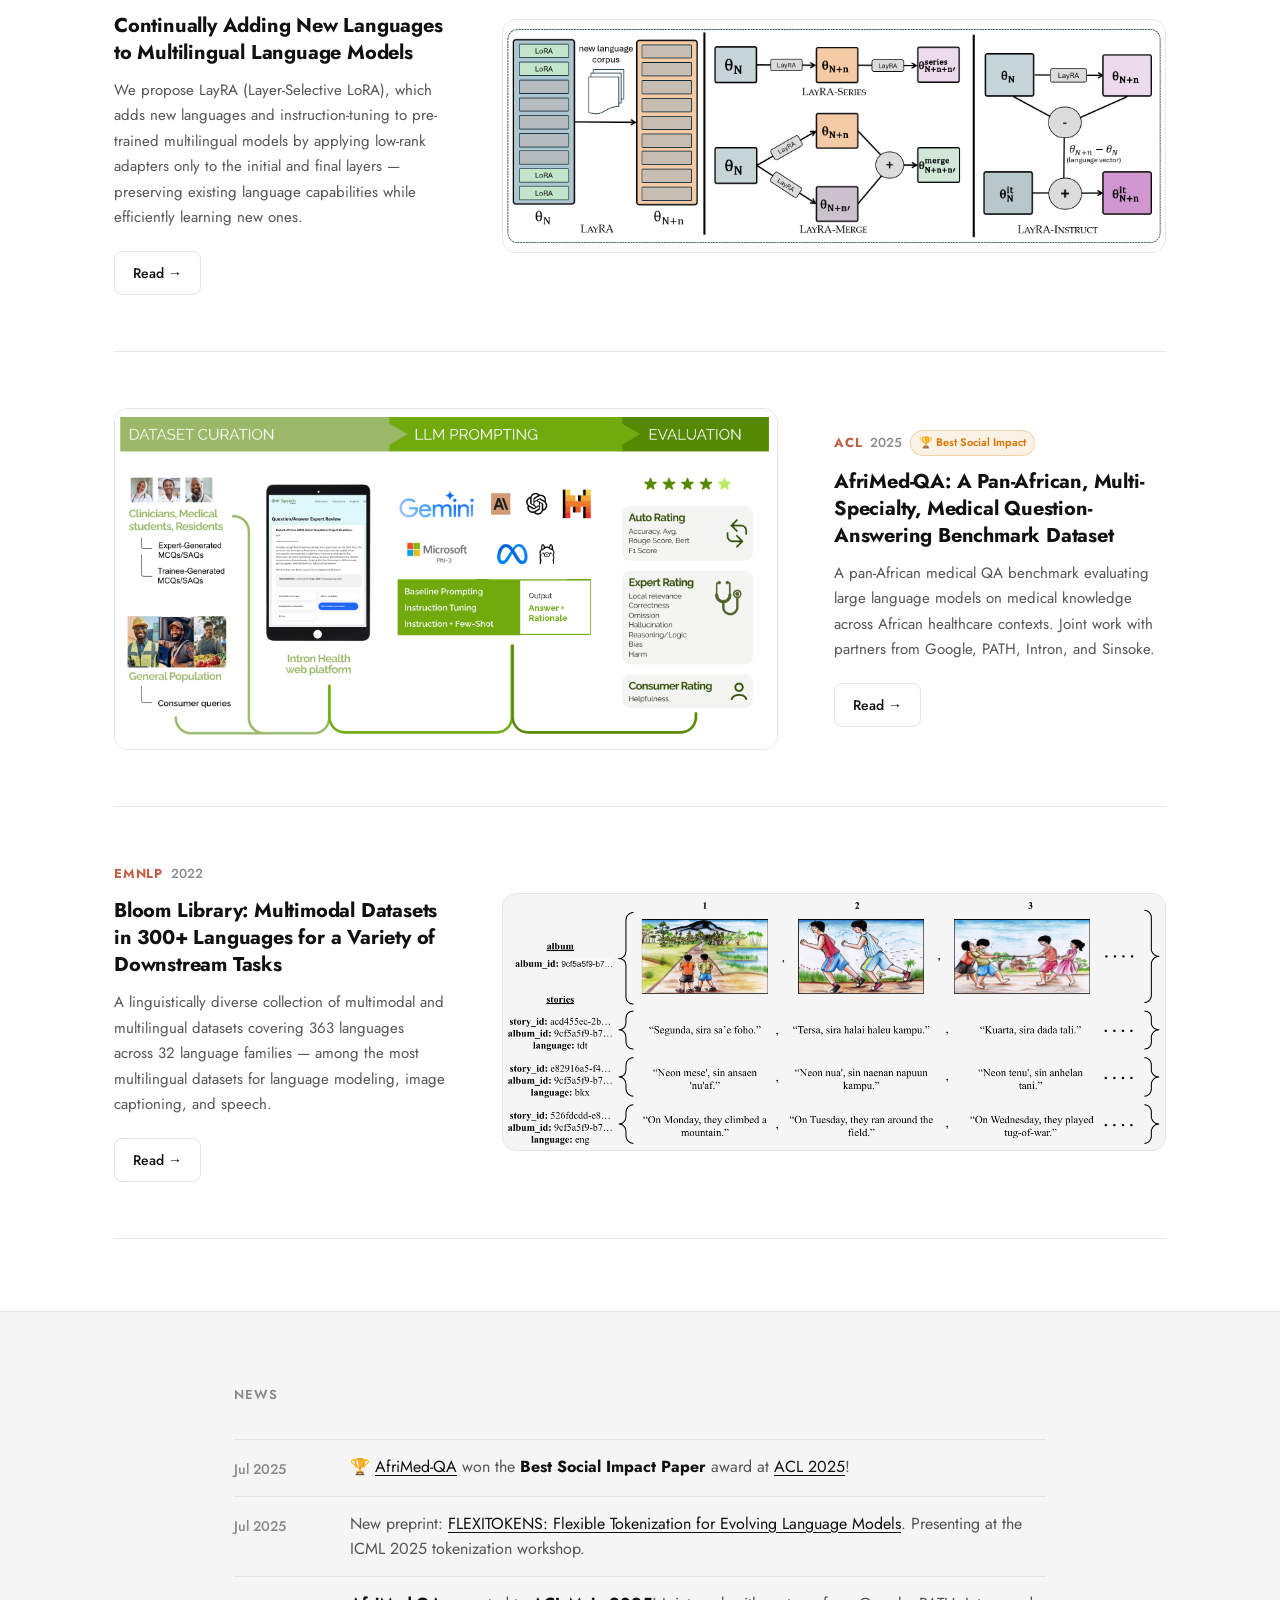
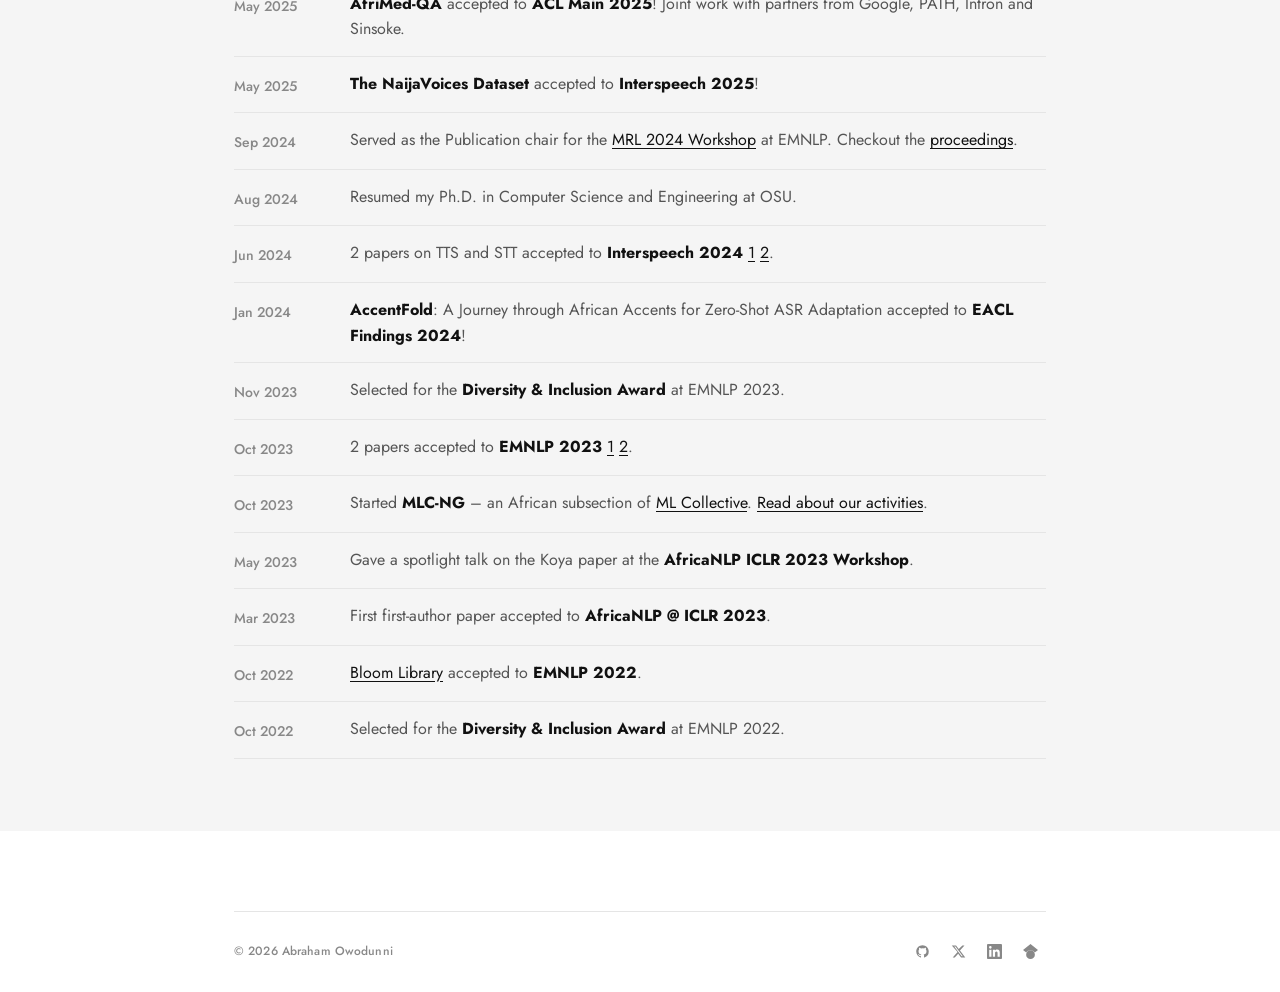
==== commit c39734b1: "Replace Jekyll/al-folio site with new plain HTML/CSS/JS site New site: Jost font, light/dark mode, d" ====
--- a/index.html
+++ b/index.html
@@ -1 +1,158 @@
-<!DOCTYPE html> <html lang="en"> <head> <meta http-equiv="Content-Type" content="text/html; charset=UTF-8"> <meta charset="utf-8"> <meta name="viewport" content="width=device-width, initial-scale=1, shrink-to-fit=no"> <meta http-equiv="X-UA-Compatible" content="IE=edge"> <title>Abraham Owodunni</title> <meta name="author" content="Abraham Toluwase Owodunni"> <meta name="description" content="I am an ML researcher and this is my personal site. Be sure to checkout the news page. "> <meta name="keywords" content="Owos, machine learning, multilingual, NLP, ASR."> <link rel="stylesheet" href="/assets/css/bootstrap.min.css?a4b3f509e79c54a512b890d73235ef04"> <link rel="stylesheet" href="https://cdn.jsdelivr.net/npm/mdbootstrap@4.20.0/css/mdb.min.css" integrity="sha256-jpjYvU3G3N6nrrBwXJoVEYI/0zw8htfFnhT9ljN3JJw=" crossorigin="anonymous"> <link defer rel="stylesheet" href="https://unpkg.com/bootstrap-table@1.22.1/dist/bootstrap-table.min.css"> <link rel="stylesheet" href="/assets/css/academicons.min.css?f0b7046b84e425c55f3463ac249818f5"> <link rel="stylesheet" type="text/css" href="https://fonts.googleapis.com/css?family=Roboto:300,400,500,700|Roboto+Slab:100,300,400,500,700|Material+Icons"> <link rel="stylesheet" href="/assets/css/jekyll-pygments-themes-github.css?19f3075a2d19613090fe9e16b564e1fe" media="" id="highlight_theme_light"> <link rel="shortcut icon" href="data:image/svg+xml,&lt;svg%20xmlns=%22http://www.w3.org/2000/svg%22%20viewBox=%220%200%20100%20100%22&gt;&lt;text%20y=%22.9em%22%20font-size=%2290%22&gt;%E2%9A%9B%EF%B8%8F&lt;/text&gt;&lt;/svg&gt;"> <link rel="stylesheet" href="/assets/css/main.css?d41d8cd98f00b204e9800998ecf8427e"> <link rel="canonical" href="https://owos.github.io/"> <link rel="stylesheet" href="/assets/css/jekyll-pygments-themes-native.css?e74e74bf055e5729d44a7d031a5ca6a5" media="none" id="highlight_theme_dark"> <script src="/assets/js/theme.js?96d6b3e1c3604aca8b6134c7afdd5db6"></script> <script src="/assets/js/dark_mode.js?9b17307bb950ffa2e34be0227f53558f"></script> </head> <body class="fixed-top-nav "> <header> <nav id="navbar" class="navbar navbar-light navbar-expand-sm fixed-top"> <div class="container"> <button class="navbar-toggler collapsed ml-auto" type="button" data-toggle="collapse" data-target="#navbarNav" aria-controls="navbarNav" aria-expanded="false" aria-label="Toggle navigation"> <span class="sr-only">Toggle navigation</span> <span class="icon-bar top-bar"></span> <span class="icon-bar middle-bar"></span> <span class="icon-bar bottom-bar"></span> </button> <div class="collapse navbar-collapse text-right" id="navbarNav"> <ul class="navbar-nav ml-auto flex-nowrap"> <li class="nav-item active"> <a class="nav-link" href="/">about<span class="sr-only">(current)</span></a> </li> <li class="nav-item "> <a class="nav-link" href="/blog/">blog</a> </li> <li class="nav-item "> <a class="nav-link" href="/publications/">publications</a> </li> <li class="nav-item "> <a class="nav-link" href="/memes/">memes</a> </li> <li class="nav-item "> <a class="nav-link" href="/cv/">cv</a> </li> <li class="toggle-container"> <button id="light-toggle" title="Change theme"> <i class="fa-solid fa-moon"></i> <i class="fa-solid fa-sun"></i> </button> </li> </ul> </div> </div> </nav> <progress id="progress" value="0"> <div class="progress-container"> <span class="progress-bar"></span> </div> </progress> </header> <div class="container mt-5"> <div class="post"> <header class="post-header"> <h1 class="post-title"> Abraham Owodunni </h1> <p class="desc"></p> </header> <article> <div class="profile float-right"> <figure> <picture> <img src="/assets/img/prof_pic.jpg?8a5b12dbfab0679a539454a6b41bd0f6" class="img-fluid z-depth-1 rounded" width="auto" height="auto" alt="prof_pic.jpg" onerror="this.onerror=null; $('.responsive-img-srcset').remove();"> </picture> </figure> </div> <div class="clearfix"> <p>I am a Ph.D. student in Computer Science and Engineering at The Ohio State University, where I am privileged to be advised by Prof. <a href="https://sites.google.com/view/sachinkumar" rel="external nofollow noopener" target="_blank">Sachin Kumar</a>. Previously, I was a researcher at <a href="https://www.intron.io/" rel="external nofollow noopener" target="_blank">Intron</a>, where I worked on building language and speech models for African languages and accents (including MENA).</p> <p>My research is focused on efficient multilingual representation learning and understanding how knowledge in language models can be transferred across different models.</p> <p>Beyond research, I am passionate about mentoring aspiring AI researchers, and building open science ML communities. You’ll find me actively involved with <a href="https://www.masakhane.io/" rel="external nofollow noopener" target="_blank">Masakhane</a>, <a href="https://mlcollective.org/" rel="external nofollow noopener" target="_blank">ML Collective</a>, Cohere Labs, and other collaborative initiatives. I firmly believe in democratizing access to knowledge, fostering collaborative ecosystems, and championing the ethos of shared discovery.</p> <p>When I’m not doing research, I enjoy playing pool, lawn tennis, and table tennis (still working on improving my skills!), reading books, and listening to podcasts.</p> <p><strong>Podcast recommendation:</strong></p> <ul> <li><a href="https://www.takeoverpod.com/" rel="external nofollow noopener" target="_blank">How To Take Over The World</a></li> <li><a href="https://twimlai.com/podcast/twimlai/" rel="external nofollow noopener" target="_blank">TWIML AI</a></li> </ul> </div> <h2><a href="/news/" style="color: inherit;">news</a></h2> <div class="news"> <div class="table-responsive" style="max-height: 60vw"> <table class="table table-sm table-borderless"> <tr> <th scope="row" style="width: 20%">Jul 30, 2025</th> <td> Our papers <a href="https://x.com/AbrahamOwos/status/1950572181202604271" rel="external nofollow noopener" target="_blank"><code class="language-plaintext highlighter-rouge">AfriMed-QA</code></a> got the Best Social Impact Award at <a href="https://2025.aclweb.org/program/awards/#best-social-impact-paper" rel="external nofollow noopener" target="_blank">ACL 2025</a>! </td> </tr> <tr> <th scope="row" style="width: 20%">Jul 17, 2025</th> <td> Checkout our new preprint: <a href="https://arxiv.org/abs/2507.12720" rel="external nofollow noopener" target="_blank">FLEXITOKENS: Flexible Tokenization for Evolving Language Models</a>! We will be presenting at the ICML 2025 tokenization workshop. </td> </tr> <tr> <th scope="row" style="width: 20%">May 19, 2025</th> <td> Our papers <code class="language-plaintext highlighter-rouge">The NaijaVoices Dataset: Cultivating Large-Scale, High-Quality, Culturally-Rich Speech Data for African Languages</code> got accetped to Interspeech 2025! </td> </tr> <tr> <th scope="row" style="width: 20%">May 15, 2025</th> <td> Our papers <code class="language-plaintext highlighter-rouge">AfriMed-QA: A Pan-African, Multi-Specialty, Medical Question-Answering Benchmark Dataset</code> got accetped to ACL Main 2025! Joint work by partners from Google, PATH, Intron and Sinsoke. </td> </tr> <tr> <th scope="row" style="width: 20%">Sep 2, 2024</th> <td> I served as the Publication chair for the <a href="https://sigtyp.github.io/ws2024-mrl.html" rel="external nofollow noopener" target="_blank">MRL 2024 Workshop</a> at EMNLP. Checkout our <a href="https://aclanthology.org/volumes/2024.mrl-1/" rel="external nofollow noopener" target="_blank">proceedings</a>. </td> </tr> </table> </div> </div> <h2><a href="/blog/" style="color: inherit;">latest posts</a></h2> <div class="news"> <div class="table-responsive"> <table class="table table-sm table-borderless"> </table> </div> </div> <h2><a href="/publications/" style="color: inherit;">selected publications</a></h2> <div class="publications"> <ol class="bibliography"> <li> <div class="row"> <div class="col-sm-2 preview"> <figure> <picture> <img src="/assets/img/publication_preview/bloom_paper_preview.png" class="preview z-depth-1 rounded" width="auto" height="auto" alt="bloom_paper_preview.png" onerror="this.onerror=null; $('.responsive-img-srcset').remove();"> </picture> </figure> </div> <div id="leong-etal-2022-bloom" class="col-sm-8"> <div class="title">Bloom Library: Multimodal Datasets in 300+ Languages for a Variety of Downstream Tasks</div> <div class="author"> Colin Leong, Joshua Nemecek, Jacob Mansdorfer, and <span class="more-authors" title="click to view 3 more authors" onclick=" var element=$(this); element.attr('title', ''); var more_authors_text=element.text() == '3 more authors' ? 'Anna Filighera, Abraham Owodunni, Daniel Whitenack' : '3 more authors'; var cursorPosition=0; var textAdder=setInterval(function(){ element.text(more_authors_text.substring(0, cursorPosition + 1)); if (++cursorPosition == more_authors_text.length){ clearInterval(textAdder); } }, '10'); ">3 more authors</span> </div> <div class="periodical"> <em>In Proceedings of the 2022 Conference on Empirical Methods in Natural Language Processing</em>, Dec 2022 </div> <div class="periodical"> </div> <div class="links"> <a class="abstract btn btn-sm z-depth-0" role="button">Abs</a> </div> <div class="abstract hidden"> <p>We present Bloom Library, a linguistically diverse set of multimodal and multilingual datasets for language modeling, image captioning, visual storytelling, and speech synthesis/recognition. These datasets represent either the most, or among the most, multilingual datasets for each of the included downstream tasks. In total, the initial release of the Bloom Library datasets covers 363 languages across 32 language families. We train downstream task models for various languages represented in the data, showing the viability of the data for future work in low-resource, multimodal NLP and establishing the first known baselines for these downstream tasks in certain languages (e.g., Bisu [bzi], with an estimated population of 700 users). Some of these first-of-their-kind baselines are comparable to state-of-the-art performance for higher-resourced languages. The Bloom Library datasets are released under Creative Commons licenses on the Hugging Face datasets hub to catalyze more linguistically diverse research in the included downstream tasks.</p> </div> </div> </div> </li> <li> <div class="row"> <div class="col-sm-2 abbr"><abbr class="badge">ICLR: AfricaNLP</abbr></div> <div id="owodunni2023koya" class="col-sm-8"> <div class="title">Koya: A Recommender System for Large Language Model Selection</div> <div class="author"> Abraham Toluwase Owodunni, and Chris Chinenye Emezue</div> <div class="periodical"> <em>In 4th Workshop on African Natural Language Processing</em>, Dec 2023 </div> <div class="periodical"> </div> <div class="links"> </div> </div> </div> </li> </ol> </div> <div class="social"> <div class="contact-icons"> <a href="mailto:%6F%77%6F%64%75%6E%6E%69%61%62%72%61%68%61%6D@%67%6D%61%69%6C.%63%6F%6D" title="email"><i class="fa-solid fa-envelope"></i></a> <a href="https://scholar.google.com/citations?user=yW-2hooAAAAJ" title="Google Scholar" rel="external nofollow noopener" target="_blank"><i class="ai ai-google-scholar"></i></a> <a href="https://github.com/owos" title="GitHub" rel="external nofollow noopener" target="_blank"><i class="fa-brands fa-github"></i></a> <a href="https://www.linkedin.com/in/abraham-owodunni" title="LinkedIn" rel="external nofollow noopener" target="_blank"><i class="fa-brands fa-linkedin"></i></a> <a href="https://twitter.com/abrahamowos" title="X" rel="external nofollow noopener" target="_blank"><i class="fa-brands fa-x-twitter"></i></a> <a href="/feed.xml" title="RSS Feed"><i class="fa-solid fa-square-rss"></i></a> </div> <div class="contact-note"> Hey you can best reach me via email or Twitter. Be sure to checkout my news page. </div> </div> </article> </div> </div> <footer class="fixed-bottom"> <div class="container mt-0"> © Copyright 2025 Abraham Toluwase Owodunni. Powered by <a href="https://jekyllrb.com/" target="_blank" rel="external nofollow noopener">Jekyll</a> with <a href="https://github.com/alshedivat/al-folio" rel="external nofollow noopener" target="_blank">al-folio</a> theme. Hosted by <a href="https://pages.github.com/" target="_blank" rel="external nofollow noopener">GitHub Pages</a>. Inspired by <a href="https://x.com/abrahamowos" target="_blank" rel="external nofollow noopener">abrahamowos</a>. </div> </footer> <script src="https://cdn.jsdelivr.net/npm/jquery@3.6.0/dist/jquery.min.js" integrity="sha256-/xUj+3OJU5yExlq6GSYGSHk7tPXikynS7ogEvDej/m4=" crossorigin="anonymous"></script> <script src="/assets/js/bootstrap.bundle.min.js"></script> <script src="https://cdn.jsdelivr.net/npm/mdbootstrap@4.20.0/js/mdb.min.js" integrity="sha256-NdbiivsvWt7VYCt6hYNT3h/th9vSTL4EDWeGs5SN3DA=" crossorigin="anonymous"></script> <script defer src="https://cdn.jsdelivr.net/npm/masonry-layout@4.2.2/dist/masonry.pkgd.min.js" integrity="sha256-Nn1q/fx0H7SNLZMQ5Hw5JLaTRZp0yILA/FRexe19VdI=" crossorigin="anonymous"></script> <script defer src="https://cdn.jsdelivr.net/npm/imagesloaded@4/imagesloaded.pkgd.min.js"></script> <script defer src="/assets/js/masonry.js" type="text/javascript"></script> <script defer src="https://cdn.jsdelivr.net/npm/medium-zoom@1.0.8/dist/medium-zoom.min.js" integrity="sha256-7PhEpEWEW0XXQ0k6kQrPKwuoIomz8R8IYyuU1Qew4P8=" crossorigin="anonymous"></script> <script defer src="/assets/js/zoom.js?7b30caa5023af4af8408a472dc4e1ebb"></script> <script defer src="https://unpkg.com/bootstrap-table@1.22.1/dist/bootstrap-table.min.js"></script> <script src="/assets/js/no_defer.js?d633890033921b33e0ceb13d22340a9c"></script> <script defer src="/assets/js/common.js?acdb9690d7641b2f8d40529018c71a01"></script> <script defer src="/assets/js/copy_code.js?07b8786bab9b4abe90d10e61f7d12ff7" type="text/javascript"></script> <script async src="https://d1bxh8uas1mnw7.cloudfront.net/assets/embed.js"></script> <script async src="https://badge.dimensions.ai/badge.js"></script> <script type="text/javascript">window.MathJax={tex:{tags:"ams"}};</script> <script defer type="text/javascript" id="MathJax-script" src="https://cdn.jsdelivr.net/npm/mathjax@3.2.0/es5/tex-mml-chtml.js"></script> <script defer src="https://polyfill.io/v3/polyfill.min.js?features=es6"></script> <script type="text/javascript">function progressBarSetup(){"max"in document.createElement("progress")?(initializeProgressElement(),$(document).on("scroll",function(){progressBar.attr({value:getCurrentScrollPosition()})}),$(window).on("resize",initializeProgressElement)):(resizeProgressBar(),$(document).on("scroll",resizeProgressBar),$(window).on("resize",resizeProgressBar))}function getCurrentScrollPosition(){return $(window).scrollTop()}function initializeProgressElement(){let e=$("#navbar").outerHeight(!0);$("body").css({"padding-top":e}),$("progress-container").css({"padding-top":e}),progressBar.css({top:e}),progressBar.attr({max:getDistanceToScroll(),value:getCurrentScrollPosition()})}function getDistanceToScroll(){return $(document).height()-$(window).height()}function resizeProgressBar(){progressBar.css({width:getWidthPercentage()+"%"})}function getWidthPercentage(){return getCurrentScrollPosition()/getDistanceToScroll()*100}const progressBar=$("#progress");window.onload=function(){setTimeout(progressBarSetup,50)};</script> </body> </html>+<!DOCTYPE html>
+<html lang="en">
+<head>
+  <meta charset="UTF-8" />
+  <meta name="viewport" content="width=device-width, initial-scale=1.0" />
+  <title>Abraham Owodunni</title>
+  <meta name="description" content="Abraham Owodunni – PhD student in Computer Science at The Ohio State University, researching efficient multilingual language models." />
+  <meta property="og:title" content="Abraham Owodunni" />
+  <meta property="og:description" content="PhD student in CS at OSU. Efficient multilingual NLP researcher." />
+  <meta property="og:image" content="assets/img/prof_pic.jpg" />
+  <link rel="icon" href="data:image/svg+xml,<svg xmlns='http://www.w3.org/2000/svg' viewBox='0 0 100 100'><text y='.9em' font-size='90'>⚛️</text></svg>" />
+  <link rel="stylesheet" href="css/style.css" />
+  <script src="js/main.js"></script>
+  <script src="js/content.js"></script>
+</head>
+<body>
+
+  <!-- ==================== NAV ==================== -->
+  <nav class="nav">
+    <div class="container nav__inner">
+      <a href="index.html" class="nav__logo">Abraham Owodunni</a>
+      <div class="nav__links">
+        <a href="index.html" class="nav__link" data-page="index.html">About</a>
+        <a href="publications.html" class="nav__link" data-page="publications.html">Publications</a>
+        <a href="blog.html" class="nav__link" data-page="blog.html">Blog</a>
+        <a href="https://twitter.com/abrahamowos" target="_blank" rel="noopener" class="nav__link">Say hello 👋🏾</a>
+        <button class="theme-toggle" aria-label="Toggle theme">
+          <svg class="icon-sun" xmlns="http://www.w3.org/2000/svg" viewBox="0 0 24 24" fill="none" stroke="currentColor" stroke-width="2" stroke-linecap="round" stroke-linejoin="round" style="display:none"><circle cx="12" cy="12" r="5"/><line x1="12" y1="1" x2="12" y2="3"/><line x1="12" y1="21" x2="12" y2="23"/><line x1="4.22" y1="4.22" x2="5.64" y2="5.64"/><line x1="18.36" y1="18.36" x2="19.78" y2="19.78"/><line x1="1" y1="12" x2="3" y2="12"/><line x1="21" y1="12" x2="23" y2="12"/><line x1="4.22" y1="19.78" x2="5.64" y2="18.36"/><line x1="18.36" y1="5.64" x2="19.78" y2="4.22"/></svg>
+          <svg class="icon-moon" xmlns="http://www.w3.org/2000/svg" viewBox="0 0 24 24" fill="none" stroke="currentColor" stroke-width="2" stroke-linecap="round" stroke-linejoin="round"><path d="M21 12.79A9 9 0 1 1 11.21 3 7 7 0 0 0 21 12.79z"/></svg>
+        </button>
+      </div>
+      <button class="nav__hamburger" aria-label="Open menu">
+        <span></span><span></span><span></span>
+      </button>
+    </div>
+    <div class="container">
+      <div class="nav__mobile">
+        <a href="index.html" class="nav__link" data-page="index.html">About</a>
+        <a href="publications.html" class="nav__link" data-page="publications.html">Publications</a>
+        <a href="blog.html" class="nav__link" data-page="blog.html">Blog</a>
+        <a href="https://twitter.com/abrahamowos" target="_blank" rel="noopener" class="nav__link">Say hello 👋🏾</a>
+      </div>
+    </div>
+  </nav>
+
+  <!-- ==================== HERO ==================== -->
+  <section class="hero">
+    <div class="container">
+      <div class="hero__grid">
+        <div>
+          <h1 class="hero__greeting">Hi, I'm Abraham 👋🏾</h1>
+
+          <p class="hero__bio">
+            I'm a Ph.D. student in Computer Science and Engineering at
+            <a href="https://cse.osu.edu/" target="_blank" rel="noopener">The Ohio State University</a>,
+            advised by Prof.&nbsp;<a href="https://sites.google.com/view/sachinkumar" target="_blank" rel="noopener">Sachin Kumar</a>.
+          </p>
+
+          <p class="hero__bio">
+            My research focuses on <strong>efficient multilingual representation learning</strong> and
+            understanding how knowledge in language models can be transferred across different models. I currently lead the cross institutional <strong>Non-canonical Efficiency research group</strong>.
+            Previously, I was a researcher at <a href="https://www.intron.io/" target="_blank" rel="noopener">Intron</a>,
+            building language and speech models for African languages.
+          </p>
+
+          <p class="hero__bio">
+            Beyond research, I'm passionate about mentoring aspiring AI researchers and building open
+            science ML communities. I'm actively involved with
+            <a href="https://www.masakhane.io/" target="_blank" rel="noopener">Masakhane</a>,
+            <a href="https://mlcollective.org/" target="_blank" rel="noopener">ML Collective</a>,
+            and Cohere Labs.
+          </p>
+
+          <div class="hero__links">
+            <a href="https://arxiv.org/abs/2507.12720" target="_blank" rel="noopener" class="btn btn--solid">Read my latest paper →</a>
+            <a href="assets/Abraham_Owodunni_s_CV.pdf" target="_blank" rel="noopener" class="btn">Download CV</a>
+          </div>
+
+          <div class="social-row" style="margin-top: 24px;">
+            <a href="https://github.com/owos" target="_blank" rel="noopener" class="social-icon">
+              <svg xmlns="http://www.w3.org/2000/svg" viewBox="0 0 24 24" fill="currentColor"><path d="M12 2C6.477 2 2 6.484 2 12.017c0 4.425 2.865 8.18 6.839 9.504.5.092.682-.217.682-.483 0-.237-.008-.868-.013-1.703-2.782.605-3.369-1.343-3.369-1.343-.454-1.158-1.11-1.466-1.11-1.466-.908-.62.069-.608.069-.608 1.003.07 1.531 1.032 1.531 1.032.892 1.53 2.341 1.088 2.91.832.092-.647.35-1.088.636-1.338-2.22-.253-4.555-1.113-4.555-4.951 0-1.093.39-1.988 1.029-2.688-.103-.253-.446-1.272.098-2.65 0 0 .84-.27 2.75 1.026A9.564 9.564 0 0112 6.844c.85.004 1.705.115 2.504.337 1.909-1.296 2.747-1.027 2.747-1.027.546 1.379.202 2.398.1 2.651.64.7 1.028 1.595 1.028 2.688 0 3.848-2.339 4.695-4.566 4.943.359.309.678.92.678 1.855 0 1.338-.012 2.419-.012 2.747 0 .268.18.58.688.482A10.019 10.019 0 0022 12.017C22 6.484 17.522 2 12 2z"/></svg>
+              GitHub
+            </a>
+            <a href="https://twitter.com/abrahamowos" target="_blank" rel="noopener" class="social-icon">
+              <svg xmlns="http://www.w3.org/2000/svg" viewBox="0 0 24 24" fill="currentColor"><path d="M18.244 2.25h3.308l-7.227 8.26 8.502 11.24H16.17l-4.714-6.231-5.401 6.231H2.742l7.73-8.835L1.254 2.25H8.08l4.259 5.63 5.905-5.63zm-1.161 17.52h1.833L7.084 4.126H5.117z"/></svg>
+              Twitter
+            </a>
+            <a href="https://www.linkedin.com/in/abraham-owodunni/" target="_blank" rel="noopener" class="social-icon">
+              <svg xmlns="http://www.w3.org/2000/svg" viewBox="0 0 24 24" fill="currentColor"><path d="M20.447 20.452h-3.554v-5.569c0-1.328-.027-3.037-1.852-3.037-1.853 0-2.136 1.445-2.136 2.939v5.667H9.351V9h3.414v1.561h.046c.477-.9 1.637-1.85 3.37-1.85 3.601 0 4.267 2.37 4.267 5.455v6.286zM5.337 7.433a2.062 2.062 0 01-2.063-2.065 2.064 2.064 0 112.063 2.065zm1.782 13.019H3.555V9h3.564v11.452zM22.225 0H1.771C.792 0 0 .774 0 1.729v20.542C0 23.227.792 24 1.771 24h20.451C23.2 24 24 23.227 24 22.271V1.729C24 .774 23.2 0 22.222 0h.003z"/></svg>
+              LinkedIn
+            </a>
+            <a href="https://scholar.google.com/citations?user=yW-2hooAAAAJ" target="_blank" rel="noopener" class="social-icon">
+              <svg xmlns="http://www.w3.org/2000/svg" viewBox="0 0 24 24" fill="currentColor"><path d="M5.242 13.769L0 9.5 12 0l12 9.5-5.242 4.269C17.548 11.249 14.978 9.5 12 9.5c-2.977 0-5.548 1.748-6.758 4.269zM12 10a7 7 0 1 0 0 14 7 7 0 0 0 0-14z"/></svg>
+              Scholar
+            </a>
+            <a href="mailto:owodunni.1@osu.edu" class="social-icon">
+              <svg xmlns="http://www.w3.org/2000/svg" viewBox="0 0 24 24" fill="none" stroke="currentColor" stroke-width="2" stroke-linecap="round" stroke-linejoin="round"><rect width="20" height="16" x="2" y="4" rx="2"/><path d="m22 7-8.97 5.7a1.94 1.94 0 0 1-2.06 0L2 7"/></svg>
+              Email
+            </a>
+          </div>
+        </div>
+
+        <div class="hero__img-wrap">
+          <img src="assets/img/prof_pic.jpg" alt="Abraham Owodunni" class="hero__img" />
+        </div>
+      </div>
+    </div>
+  </section>
+
+  <!-- ==================== SELECTED PAPERS ==================== -->
+  <section class="section">
+    <div class="container--wide">
+      <div class="section__header">
+        <span class="section__title">Selected Publications</span>
+        <a href="publications.html" class="section__link">All publications →</a>
+      </div>
+      <div id="featured-list"><p style="color:var(--text-faint)">Loading…</p></div>
+    </div>
+  </section>
+
+  <!-- ==================== NEWS ==================== -->
+  <section class="section section--muted">
+    <div class="container">
+      <div class="section__header">
+        <span class="section__title">News</span>
+      </div>
+      <div id="news-list"><p style="color:var(--text-faint)">Loading…</p></div>
+    </div>
+  </section>
+
+  <!-- ==================== FOOTER ==================== -->
+  <footer class="footer">
+    <div class="container">
+      <hr class="footer__divider" />
+      <div class="footer__inner">
+        <div class="footer__left">
+          <span class="footer__name">© <span class="footer__year">2025</span> Abraham Owodunni</span>
+        </div>
+        <div class="footer__links">
+          <a href="https://github.com/owos" target="_blank" rel="noopener" class="footer__icon" aria-label="GitHub">
+            <svg xmlns="http://www.w3.org/2000/svg" viewBox="0 0 24 24" fill="currentColor"><path d="M12 2C6.477 2 2 6.484 2 12.017c0 4.425 2.865 8.18 6.839 9.504.5.092.682-.217.682-.483 0-.237-.008-.868-.013-1.703-2.782.605-3.369-1.343-3.369-1.343-.454-1.158-1.11-1.466-1.11-1.466-.908-.62.069-.608.069-.608 1.003.07 1.531 1.032 1.531 1.032.892 1.53 2.341 1.088 2.91.832.092-.647.35-1.088.636-1.338-2.22-.253-4.555-1.113-4.555-4.951 0-1.093.39-1.988 1.029-2.688-.103-.253-.446-1.272.098-2.65 0 0 .84-.27 2.75 1.026A9.564 9.564 0 0112 6.844c.85.004 1.705.115 2.504.337 1.909-1.296 2.747-1.027 2.747-1.027.546 1.379.202 2.398.1 2.651.64.7 1.028 1.595 1.028 2.688 0 3.848-2.339 4.695-4.566 4.943.359.309.678.92.678 1.855 0 1.338-.012 2.419-.012 2.747 0 .268.18.58.688.482A10.019 10.019 0 0022 12.017C22 6.484 17.522 2 12 2z"/></svg>
+          </a>
+          <a href="https://twitter.com/abrahamowos" target="_blank" rel="noopener" class="footer__icon" aria-label="Twitter">
+            <svg xmlns="http://www.w3.org/2000/svg" viewBox="0 0 24 24" fill="currentColor"><path d="M18.244 2.25h3.308l-7.227 8.26 8.502 11.24H16.17l-4.714-6.231-5.401 6.231H2.742l7.73-8.835L1.254 2.25H8.08l4.259 5.63 5.905-5.63zm-1.161 17.52h1.833L7.084 4.126H5.117z"/></svg>
+          </a>
+          <a href="https://www.linkedin.com/in/abraham-owodunni/" target="_blank" rel="noopener" class="footer__icon" aria-label="LinkedIn">
+            <svg xmlns="http://www.w3.org/2000/svg" viewBox="0 0 24 24" fill="currentColor"><path d="M20.447 20.452h-3.554v-5.569c0-1.328-.027-3.037-1.852-3.037-1.853 0-2.136 1.445-2.136 2.939v5.667H9.351V9h3.414v1.561h.046c.477-.9 1.637-1.85 3.37-1.85 3.601 0 4.267 2.37 4.267 5.455v6.286zM5.337 7.433a2.062 2.062 0 01-2.063-2.065 2.064 2.064 0 112.063 2.065zm1.782 13.019H3.555V9h3.564v11.452zM22.225 0H1.771C.792 0 0 .774 0 1.729v20.542C0 23.227.792 24 1.771 24h20.451C23.2 24 24 23.227 24 22.271V1.729C24 .774 23.2 0 22.222 0h.003z"/></svg>
+          </a>
+          <a href="https://scholar.google.com/citations?user=yW-2hooAAAAJ" target="_blank" rel="noopener" class="footer__icon" aria-label="Google Scholar">
+            <svg xmlns="http://www.w3.org/2000/svg" viewBox="0 0 24 24" fill="currentColor"><path d="M5.242 13.769L0 9.5 12 0l12 9.5-5.242 4.269C17.548 11.249 14.978 9.5 12 9.5c-2.977 0-5.548 1.748-6.758 4.269zM12 10a7 7 0 1 0 0 14 7 7 0 0 0 0-14z"/></svg>
+          </a>
+        </div>
+      </div>
+    </div>
+  </footer>
+
+</body>
+</html>
--- a/css/style.css
+++ b/css/style.css
@@ -0,0 +1,845 @@
+/* =============================================
+   Abraham Owodunni – Personal Website Styles
+   Inspired by tejuadeyinka.com
+   ============================================= */
+
+/* --- Google Font: Jost (same as tejuadeyinka.com) --- */
+@import url('https://fonts.googleapis.com/css2?family=Jost:wght@300;400;500;600;700&display=swap');
+
+/* --- CSS Variables --- */
+:root {
+  --bg: #ffffff;
+  --bg-muted: #f5f5f5;
+  --bg-card: #ffffff;
+  --text: #111111;
+  --text-muted: #555555;
+  --text-faint: #888888;
+  --border: #e5e5e5;
+  --accent: #c25e48;
+  --nav-bg: rgba(255, 255, 255, 0.92);
+  --shadow: 0 2px 16px rgba(0,0,0,0.07);
+  --radius: 12px;
+}
+
+[data-theme="dark"] {
+  --bg: #111111;
+  --bg-muted: #1a1a1a;
+  --bg-card: #1e1e1e;
+  --text: #f0f0f0;
+  --text-muted: #aaaaaa;
+  --text-faint: #666666;
+  --border: #2a2a2a;
+  --nav-bg: rgba(17, 17, 17, 0.92);
+  --shadow: 0 2px 16px rgba(0,0,0,0.4);
+}
+
+/* --- Reset & Base --- */
+*, *::before, *::after {
+  box-sizing: border-box;
+  margin: 0;
+  padding: 0;
+}
+
+html {
+  scroll-behavior: smooth;
+}
+
+body {
+  font-family: 'Jost', -apple-system, BlinkMacSystemFont, 'Segoe UI', sans-serif;
+  font-size: 18px;
+  line-height: 1.75;
+  color: var(--text);
+  background-color: var(--bg);
+  transition: background-color 0.3s ease, color 0.3s ease;
+}
+
+a {
+  color: inherit;
+  text-decoration: none;
+}
+
+img {
+  max-width: 100%;
+  display: block;
+}
+
+ul { list-style: none; }
+
+/* --- Layout --- */
+.container {
+  max-width: 860px;
+  margin: 0 auto;
+  padding: 0 24px;
+}
+
+.container--wide {
+  max-width: 1100px;
+  margin: 0 auto;
+  padding: 0 24px;
+}
+
+/* =============================================
+   NAVIGATION
+   ============================================= */
+.nav {
+  position: sticky;
+  top: 0;
+  z-index: 100;
+  background: var(--nav-bg);
+  backdrop-filter: blur(12px);
+  -webkit-backdrop-filter: blur(12px);
+  border-bottom: 1px solid var(--border);
+  transition: background 0.3s ease, border-color 0.3s ease;
+}
+
+.nav__inner {
+  display: flex;
+  align-items: center;
+  justify-content: space-between;
+  height: 60px;
+}
+
+.nav__logo {
+  font-size: 16px;
+  font-weight: 600;
+  letter-spacing: -0.01em;
+  color: var(--text);
+  transition: opacity 0.2s;
+}
+.nav__logo:hover { opacity: 0.7; }
+
+.nav__links {
+  display: flex;
+  align-items: center;
+  gap: 8px;
+}
+
+.nav__link {
+  font-size: 15px;
+  font-weight: 500;
+  color: var(--text-muted);
+  padding: 6px 12px;
+  border-radius: 8px;
+  transition: color 0.2s, background 0.2s;
+}
+.nav__link:hover,
+.nav__link.active {
+  color: var(--text);
+  background: var(--bg-muted);
+}
+
+/* Dark mode toggle */
+.theme-toggle {
+  display: flex;
+  align-items: center;
+  justify-content: center;
+  width: 36px;
+  height: 36px;
+  border-radius: 8px;
+  border: 1px solid var(--border);
+  background: transparent;
+  cursor: pointer;
+  color: var(--text-muted);
+  transition: background 0.2s, color 0.2s;
+  flex-shrink: 0;
+}
+.theme-toggle:hover {
+  background: var(--bg-muted);
+  color: var(--text);
+}
+.theme-toggle svg { width: 16px; height: 16px; }
+
+/* Mobile nav */
+.nav__hamburger {
+  display: none;
+  flex-direction: column;
+  gap: 4px;
+  cursor: pointer;
+  padding: 4px;
+}
+.nav__hamburger span {
+  display: block;
+  width: 20px;
+  height: 2px;
+  background: var(--text);
+  border-radius: 2px;
+  transition: transform 0.3s;
+}
+
+.nav__mobile {
+  display: none;
+  flex-direction: column;
+  padding: 12px 0 16px;
+  border-top: 1px solid var(--border);
+  gap: 4px;
+}
+.nav__mobile.open { display: flex; }
+.nav__mobile .nav__link {
+  display: block;
+  padding: 10px 16px;
+}
+
+/* =============================================
+   HERO / ABOUT
+   ============================================= */
+.hero {
+  padding: 72px 0 64px;
+}
+
+.hero__grid {
+  display: grid;
+  grid-template-columns: 1fr 340px;
+  gap: 64px;
+  align-items: center;
+}
+
+.hero__greeting {
+  font-size: 42px;
+  font-weight: 700;
+  letter-spacing: -0.03em;
+  line-height: 1.2;
+  margin-bottom: 20px;
+}
+
+.hero__bio {
+  font-size: 18px;
+  color: var(--text-muted);
+  line-height: 1.8;
+  margin-bottom: 12px;
+}
+
+.hero__bio a {
+  color: var(--text);
+  text-decoration: underline;
+  text-underline-offset: 3px;
+}
+.hero__bio a:hover { color: var(--accent); }
+
+.hero__links {
+  display: flex;
+  flex-wrap: wrap;
+  gap: 10px;
+  margin-top: 28px;
+}
+
+.hero__img-wrap {
+  position: relative;
+}
+
+.hero__img {
+  width: 100%;
+  aspect-ratio: 4/5;
+  object-fit: cover;
+  border-radius: 16px;
+  box-shadow: var(--shadow);
+}
+
+/* =============================================
+   CHIPS / BADGES
+   ============================================= */
+.chip {
+  display: inline-flex;
+  align-items: center;
+  gap: 5px;
+  font-size: 11px;
+  font-weight: 600;
+  letter-spacing: 0.04em;
+  text-transform: uppercase;
+  padding: 3px 10px;
+  border-radius: 20px;
+  border: 1px solid var(--border);
+  color: var(--text-muted);
+  background: var(--bg-muted);
+}
+.chip--accent {
+  background: rgba(194, 94, 72, 0.1);
+  border-color: rgba(194, 94, 72, 0.3);
+  color: var(--accent);
+}
+.chip--green {
+  background: rgba(34, 197, 94, 0.1);
+  border-color: rgba(34, 197, 94, 0.3);
+  color: #16a34a;
+}
+[data-theme="dark"] .chip--green { color: #4ade80; }
+
+/* =============================================
+   BUTTONS
+   ============================================= */
+.btn {
+  display: inline-flex;
+  align-items: center;
+  gap: 6px;
+  font-size: 14px;
+  font-weight: 500;
+  padding: 9px 18px;
+  border-radius: 8px;
+  border: 1px solid var(--border);
+  cursor: pointer;
+  transition: background 0.2s, color 0.2s, border-color 0.2s;
+  text-decoration: none;
+  color: var(--text);
+  background: transparent;
+}
+.btn:hover {
+  background: var(--bg-muted);
+}
+.btn--solid {
+  background: var(--text);
+  color: var(--bg);
+  border-color: var(--text);
+}
+.btn--solid:hover {
+  opacity: 0.85;
+  background: var(--text);
+}
+
+/* =============================================
+   SECTIONS
+   ============================================= */
+.section {
+  padding: 72px 0;
+  border-top: 1px solid var(--border);
+}
+
+.section--muted {
+  background: var(--bg-muted);
+}
+
+.section__header {
+  display: flex;
+  align-items: baseline;
+  justify-content: space-between;
+  margin-bottom: 32px;
+}
+
+.section__title {
+  font-size: 13px;
+  font-weight: 600;
+  letter-spacing: 0.07em;
+  text-transform: uppercase;
+  color: var(--text-faint);
+}
+
+.section__link {
+  font-size: 13px;
+  color: var(--text-muted);
+  text-decoration: underline;
+  text-underline-offset: 3px;
+  transition: color 0.2s;
+}
+.section__link:hover { color: var(--text); }
+
+/* =============================================
+   NEWS / TIMELINE
+   ============================================= */
+.news-list {
+  display: flex;
+  flex-direction: column;
+  gap: 0;
+}
+
+.news-item {
+  display: grid;
+  grid-template-columns: 100px 1fr;
+  gap: 16px;
+  padding: 14px 0;
+  border-bottom: 1px solid var(--border);
+  align-items: start;
+}
+.news-item:first-child { border-top: 1px solid var(--border); }
+
+.news-item__date {
+  font-size: 14px;
+  font-weight: 500;
+  color: var(--text-faint);
+  padding-top: 3px;
+  white-space: nowrap;
+}
+
+.news-item__text {
+  font-size: 16px;
+  color: var(--text-muted);
+  line-height: 1.6;
+}
+.news-item__text a {
+  color: var(--text);
+  text-decoration: underline;
+  text-underline-offset: 3px;
+}
+.news-item__text a:hover { color: var(--accent); }
+.news-item__text strong { color: var(--text); }
+
+/* =============================================
+   FEATURED PAPERS (tejuadeyinka alternating style)
+   ============================================= */
+.featured-list {
+  display: flex;
+  flex-direction: column;
+}
+
+.featured-paper {
+  display: grid;
+  grid-template-columns: 2fr 1fr;
+  gap: 56px;
+  align-items: center;
+  padding: 56px 0;
+  border-bottom: 1px solid var(--border);
+}
+.featured-paper:first-child {
+  border-top: 1px solid var(--border);
+}
+
+/* Reverse: image on right — flip column sizes so image still gets the 2fr slot */
+.featured-paper--reverse {
+  grid-template-columns: 1fr 2fr;
+}
+.featured-paper--reverse .featured-paper__img-wrap {
+  grid-column: 2;
+  grid-row: 1;
+}
+.featured-paper--reverse .featured-paper__content {
+  grid-column: 1;
+  grid-row: 1;
+}
+
+.featured-paper__img-wrap {
+  border-radius: 14px;
+  overflow: hidden;
+  background: var(--bg-muted);
+  border: 1px solid var(--border);
+  transition: transform 0.3s ease, box-shadow 0.3s ease;
+}
+.featured-paper__img-wrap:hover {
+  transform: scale(1.02);
+  box-shadow: var(--shadow);
+}
+.featured-paper__img-wrap img {
+  width: 100%;
+  height: auto;
+  display: block;
+}
+
+.featured-paper__placeholder {
+  width: 100%;
+  height: 100%;
+  min-height: 200px;
+  display: flex;
+  align-items: center;
+  justify-content: center;
+  font-size: 13px;
+  color: var(--text-faint);
+  font-style: italic;
+}
+
+.featured-paper__meta {
+  display: flex;
+  align-items: center;
+  flex-wrap: wrap;
+  gap: 8px;
+  margin-bottom: 12px;
+}
+
+.featured-paper__title {
+  font-size: 20px;
+  font-weight: 700;
+  color: var(--text);
+  line-height: 1.35;
+  letter-spacing: -0.01em;
+  margin-bottom: 12px;
+}
+
+.featured-paper__desc {
+  font-size: 15px;
+  color: var(--text-muted);
+  line-height: 1.7;
+  margin-bottom: 20px;
+}
+
+@media (max-width: 768px) {
+  .featured-paper {
+    grid-template-columns: 1fr;
+    gap: 24px;
+    padding: 40px 0;
+  }
+  .featured-paper--reverse .featured-paper__img-wrap,
+  .featured-paper--reverse .featured-paper__content {
+    grid-column: 1;
+    grid-row: unset;
+  }
+  .featured-paper__title {
+    font-size: 18px;
+  }
+}
+
+/* =============================================
+   PUBLICATION CARDS
+   ============================================= */
+.pub-list {
+  display: flex;
+  flex-direction: column;
+  gap: 0;
+}
+
+.pub-card {
+  padding: 20px 0;
+  border-bottom: 1px solid var(--border);
+  display: grid;
+  grid-template-columns: 1fr;
+  gap: 6px;
+}
+.pub-card:first-child { border-top: 1px solid var(--border); }
+
+.pub-card__meta {
+  display: flex;
+  align-items: center;
+  flex-wrap: wrap;
+  gap: 8px;
+  margin-bottom: 4px;
+}
+
+.pub-card__venue {
+  font-size: 13px;
+  font-weight: 700;
+  letter-spacing: 0.06em;
+  text-transform: uppercase;
+  color: var(--accent);
+}
+
+.pub-card__year {
+  font-size: 13px;
+  color: var(--text-faint);
+  font-weight: 500;
+}
+
+.pub-card__title {
+  font-size: 17px;
+  font-weight: 600;
+  color: var(--text);
+  line-height: 1.4;
+}
+
+.pub-card__authors {
+  font-size: 15px;
+  color: var(--text-muted);
+  line-height: 1.5;
+}
+.pub-card__authors .me {
+  color: var(--text);
+  font-weight: 500;
+}
+
+.pub-card__abstract {
+  font-size: 15px;
+  color: var(--text-faint);
+  line-height: 1.6;
+  display: none;
+}
+.pub-card__abstract.open { display: block; }
+
+.pub-card__links {
+  display: flex;
+  flex-wrap: wrap;
+  gap: 6px;
+  margin-top: 4px;
+}
+
+.pub-link {
+  font-size: 14px;
+  font-weight: 500;
+  padding: 4px 10px;
+  border-radius: 6px;
+  border: 1px solid var(--border);
+  color: var(--text-muted);
+  transition: background 0.2s, color 0.2s;
+  cursor: pointer;
+  background: transparent;
+  font-family: inherit;
+}
+.pub-link:hover {
+  background: var(--bg-muted);
+  color: var(--text);
+}
+
+.pub-card__award {
+  display: inline-flex;
+  align-items: center;
+  gap: 4px;
+  font-size: 11px;
+  font-weight: 600;
+  color: #d97706;
+  background: rgba(217, 119, 6, 0.1);
+  border: 1px solid rgba(217, 119, 6, 0.25);
+  border-radius: 20px;
+  padding: 2px 8px;
+}
+
+/* =============================================
+   CV PAGE
+   ============================================= */
+.cv-section {
+  margin-bottom: 48px;
+}
+
+.cv-section__title {
+  font-size: 13px;
+  font-weight: 700;
+  letter-spacing: 0.07em;
+  text-transform: uppercase;
+  color: var(--text-faint);
+  margin-bottom: 20px;
+  padding-bottom: 8px;
+  border-bottom: 1px solid var(--border);
+}
+
+.cv-item {
+  display: grid;
+  grid-template-columns: 130px 1fr;
+  gap: 16px;
+  padding: 14px 0;
+  border-bottom: 1px solid var(--border);
+}
+.cv-item:last-child { border-bottom: none; }
+
+.cv-item__year {
+  font-size: 14px;
+  font-weight: 500;
+  color: var(--text-faint);
+  padding-top: 2px;
+}
+
+.cv-item__title {
+  font-size: 17px;
+  font-weight: 600;
+  color: var(--text);
+  margin-bottom: 2px;
+}
+
+.cv-item__subtitle {
+  font-size: 16px;
+  color: var(--text-muted);
+  margin-bottom: 4px;
+}
+
+.cv-item__desc {
+  font-size: 15px;
+  color: var(--text-faint);
+  line-height: 1.6;
+}
+.cv-item__desc a {
+  color: var(--text-muted);
+  text-decoration: underline;
+  text-underline-offset: 3px;
+}
+
+/* =============================================
+   SOCIAL ICONS ROW
+   ============================================= */
+.social-row {
+  display: flex;
+  flex-wrap: wrap;
+  gap: 8px;
+  margin-top: 8px;
+}
+
+.social-icon {
+  display: flex;
+  align-items: center;
+  gap: 6px;
+  font-size: 13px;
+  font-weight: 500;
+  color: var(--text-muted);
+  padding: 7px 12px;
+  border-radius: 8px;
+  border: 1px solid var(--border);
+  transition: background 0.2s, color 0.2s;
+  text-decoration: none;
+}
+.social-icon:hover {
+  background: var(--bg-muted);
+  color: var(--text);
+}
+.social-icon svg { width: 15px; height: 15px; flex-shrink: 0; }
+
+/* =============================================
+   FOOTER  (tejuadeyinka.com style)
+   ============================================= */
+.footer {
+  margin-top: 80px;
+}
+
+.footer__divider {
+  border: none;
+  border-top: 1px solid var(--border);
+  margin: 0;
+}
+
+.footer__inner {
+  display: flex;
+  align-items: center;
+  justify-content: space-between;
+  padding: 24px 0;
+}
+
+.footer__left {
+  display: flex;
+  align-items: center;
+  gap: 16px;
+}
+
+.footer__name {
+  font-size: 12px;
+  font-weight: 500;
+  color: var(--text-faint);
+  letter-spacing: 0.01em;
+}
+
+.footer__links {
+  display: flex;
+  gap: 4px;
+}
+
+.footer__icon {
+  display: flex;
+  align-items: center;
+  justify-content: center;
+  width: 32px;
+  height: 32px;
+  border-radius: 8px;
+  color: var(--text-faint);
+  transition: background 0.2s, color 0.2s;
+}
+.footer__icon:hover {
+  background: var(--bg-muted);
+  color: var(--text);
+}
+.footer__icon svg { width: 15px; height: 15px; }
+
+/* =============================================
+   BLOG LISTING
+   ============================================= */
+.blog-empty {
+  padding: 48px 0;
+  color: var(--text-faint);
+  font-size: 16px;
+}
+
+.blog-post-card {
+  padding: 28px 0;
+  border-bottom: 1px solid var(--border);
+}
+.blog-post-card:first-of-type {
+  border-top: 1px solid var(--border);
+}
+
+.blog-post-card__date {
+  font-size: 13px;
+  color: var(--text-faint);
+  margin-bottom: 6px;
+  font-weight: 500;
+}
+
+.blog-post-card__title {
+  font-size: 20px;
+  font-weight: 700;
+  letter-spacing: -0.01em;
+  margin-bottom: 8px;
+}
+.blog-post-card__title a {
+  color: var(--text);
+  text-decoration: none;
+}
+.blog-post-card__title a:hover {
+  text-decoration: underline;
+  text-underline-offset: 3px;
+}
+
+.blog-post-card__excerpt {
+  font-size: 15px;
+  color: var(--text-muted);
+  line-height: 1.6;
+  margin-bottom: 12px;
+}
+
+/* =============================================
+   PAGE HEADER (inner pages)
+   ============================================= */
+.page-header {
+  padding: 56px 0 48px;
+}
+
+.page-header__title {
+  font-size: 38px;
+  font-weight: 700;
+  letter-spacing: -0.02em;
+  margin-bottom: 12px;
+}
+
+.page-header__desc {
+  font-size: 18px;
+  color: var(--text-muted);
+  max-width: 560px;
+}
+
+/* =============================================
+   RESPONSIVE
+   ============================================= */
+@media (max-width: 768px) {
+  .hero {
+    padding: 48px 0 40px;
+  }
+
+  .hero__grid {
+    grid-template-columns: 1fr;
+    gap: 32px;
+  }
+
+  .hero__img-wrap {
+    order: -1;
+    max-width: 220px;
+  }
+
+  .hero__greeting {
+    font-size: 32px;
+  }
+
+  .nav__links {
+    display: none;
+  }
+
+  .nav__hamburger {
+    display: flex;
+  }
+
+  .footer__inner {
+    flex-direction: column;
+    gap: 16px;
+    text-align: center;
+  }
+
+  .news-item {
+    grid-template-columns: 80px 1fr;
+  }
+
+  .cv-item {
+    grid-template-columns: 1fr;
+    gap: 4px;
+  }
+
+  .cv-item__year {
+    font-size: 11px;
+  }
+
+  .page-header__title {
+    font-size: 30px;
+  }
+
+  .section {
+    padding: 48px 0;
+  }
+}
+
+@media (max-width: 480px) {
+  .hero__greeting { font-size: 28px; }
+  .container { padding: 0 16px; }
+}
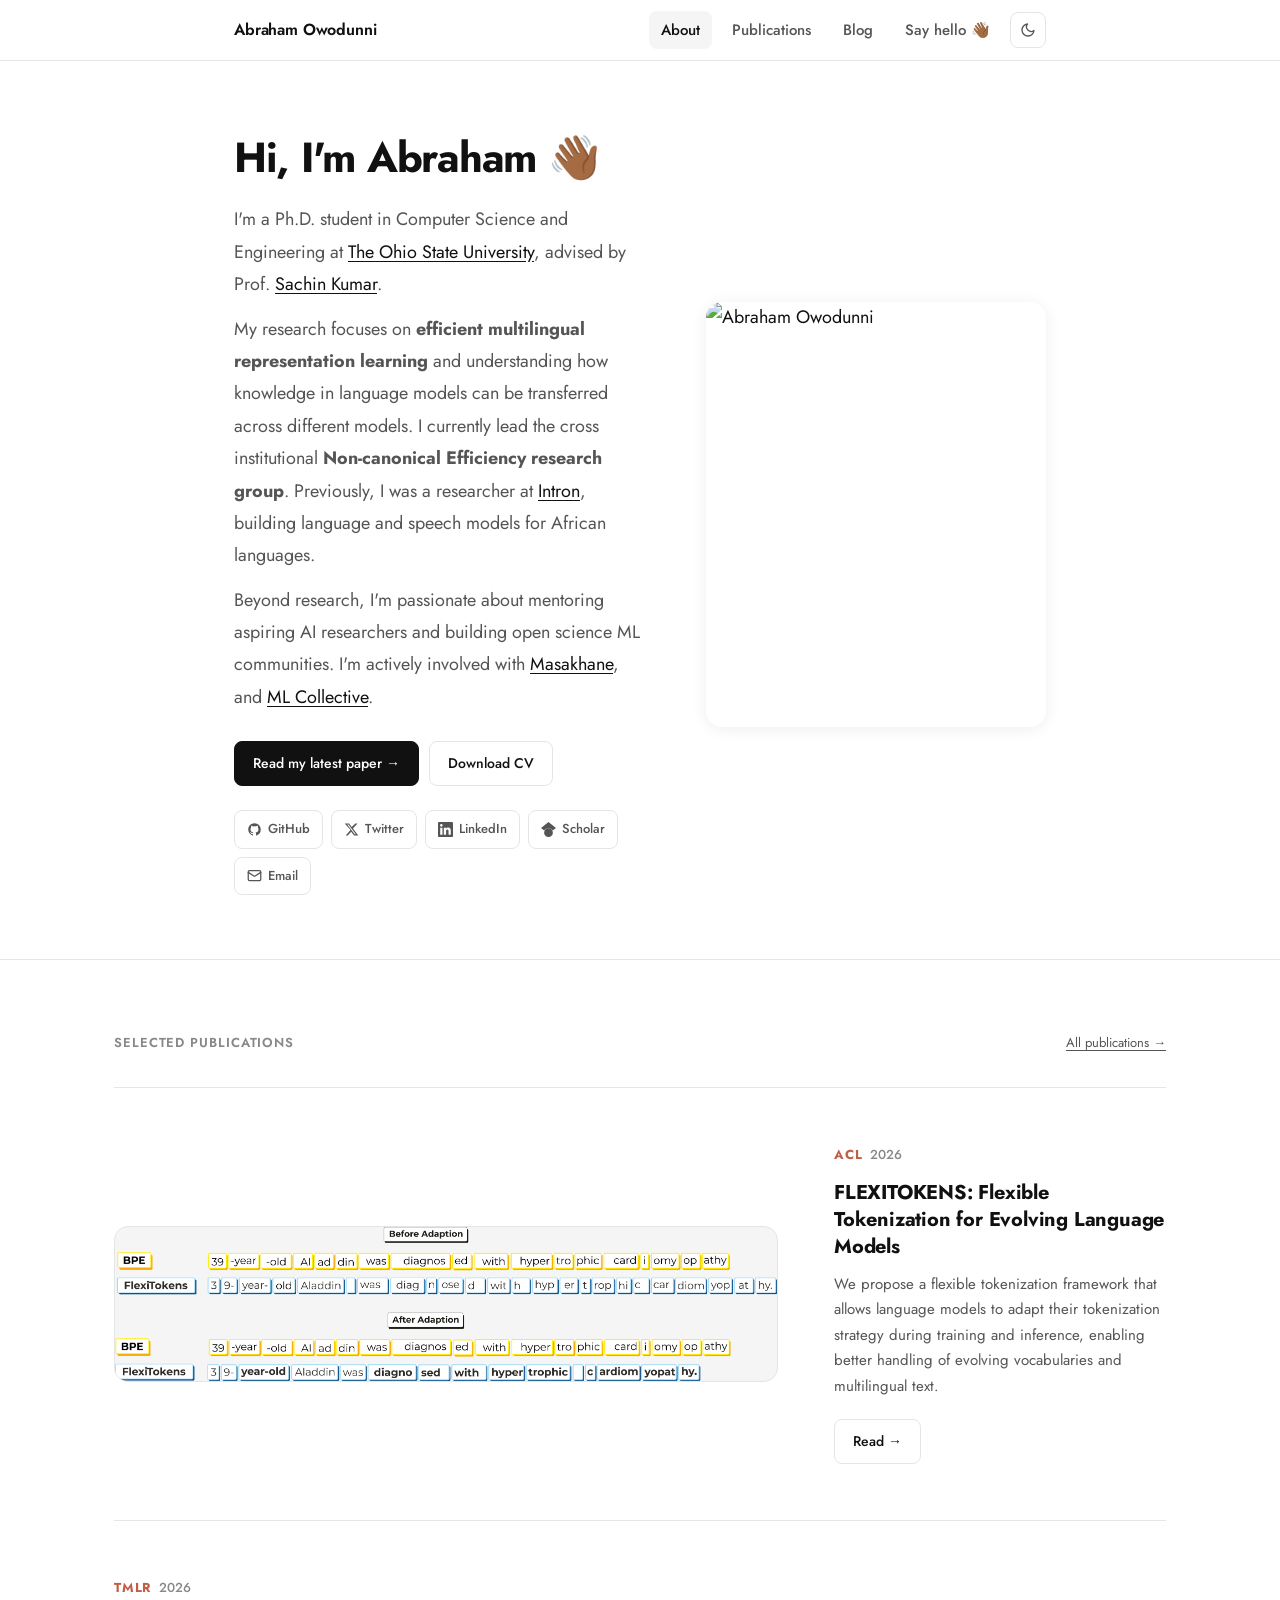
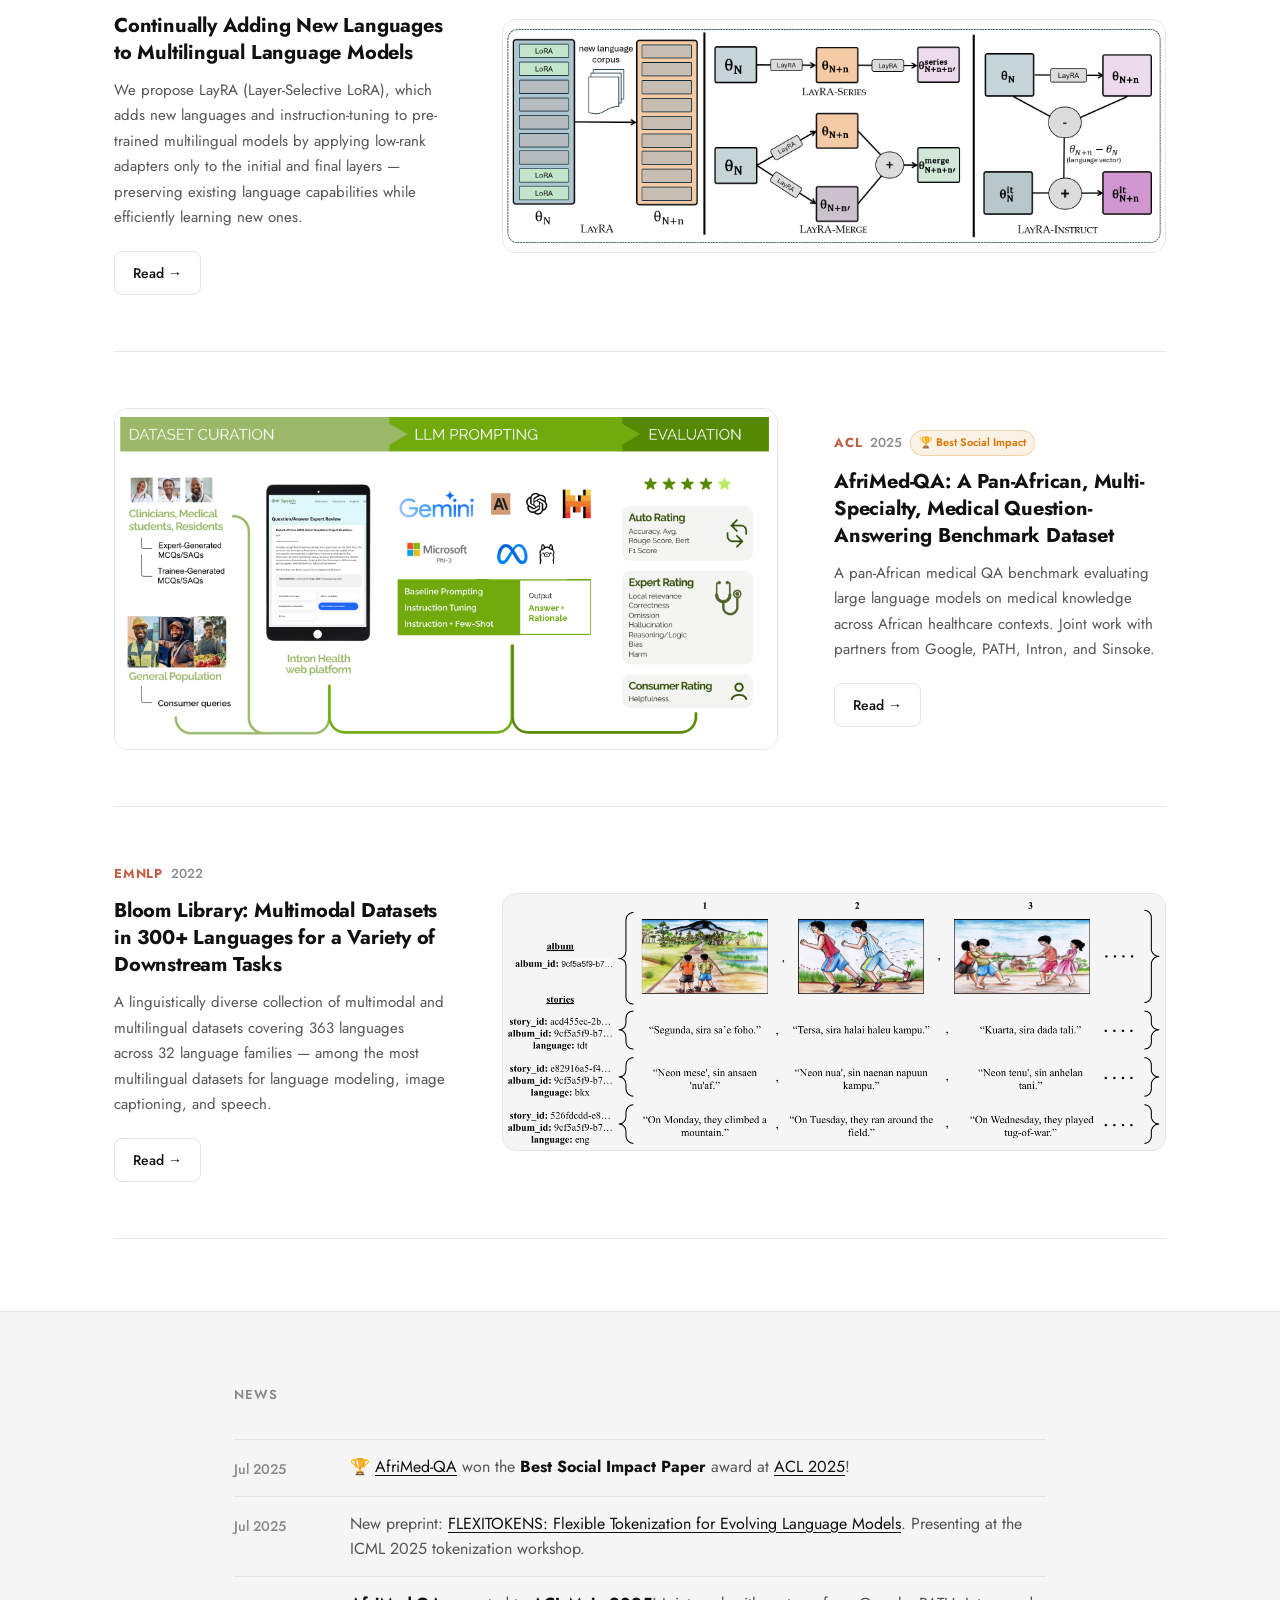
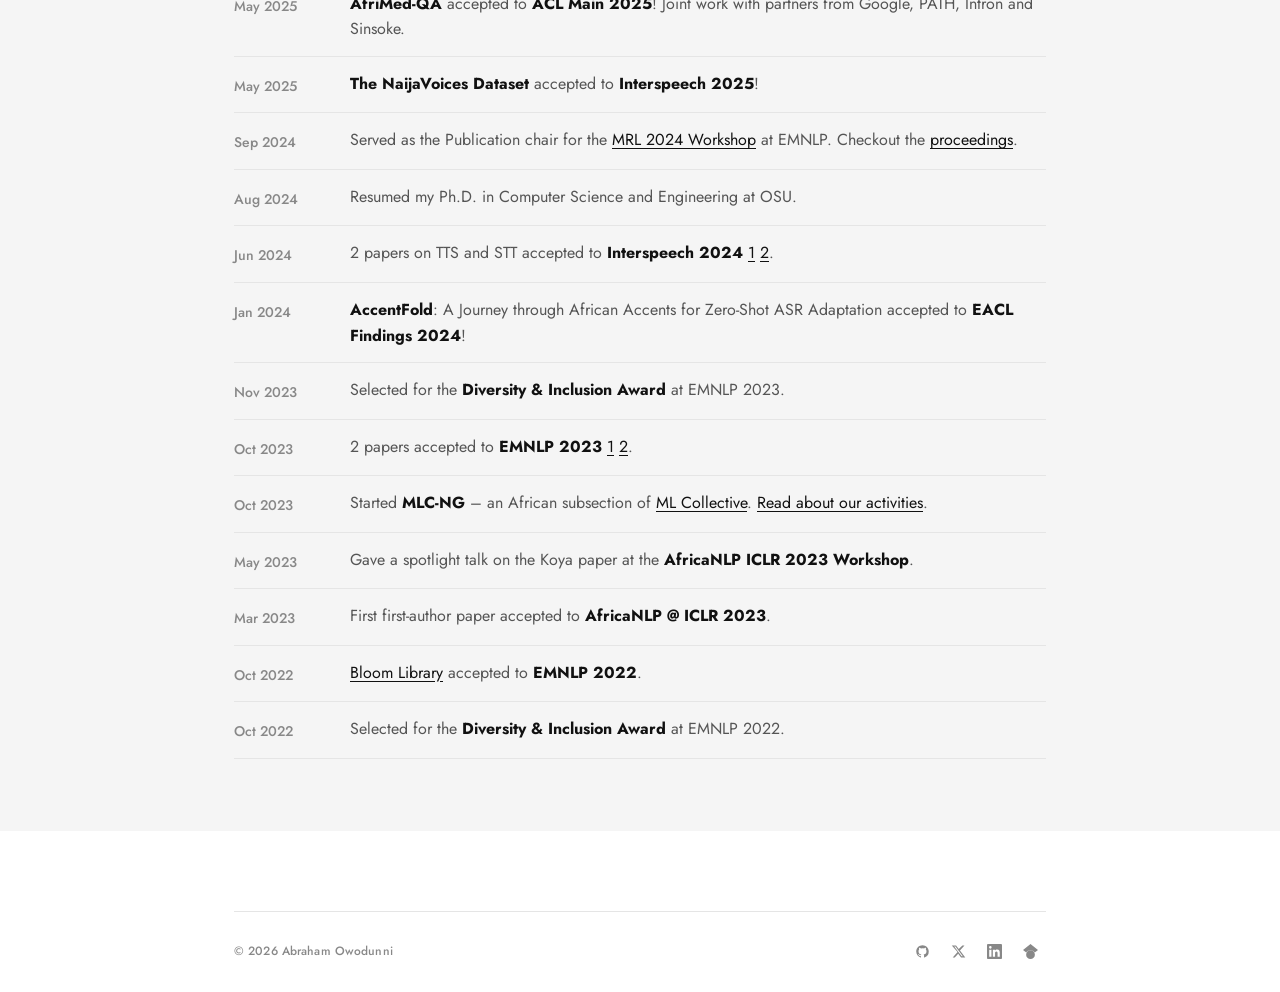
==== commit 48b98384: "Update bio and set light mode as default Remove Cohere Labs from bio, light mode is now the default " ====
--- a/index.html
+++ b/index.html
@@ -66,9 +66,8 @@
           <p class="hero__bio">
             Beyond research, I'm passionate about mentoring aspiring AI researchers and building open
             science ML communities. I'm actively involved with
-            <a href="https://www.masakhane.io/" target="_blank" rel="noopener">Masakhane</a>,
-            <a href="https://mlcollective.org/" target="_blank" rel="noopener">ML Collective</a>,
-            and Cohere Labs.
+            <a href="https://www.masakhane.io/" target="_blank" rel="noopener">Masakhane</a>, and
+            <a href="https://mlcollective.org/" target="_blank" rel="noopener">ML Collective</a>.
           </p>
 
           <div class="hero__links">
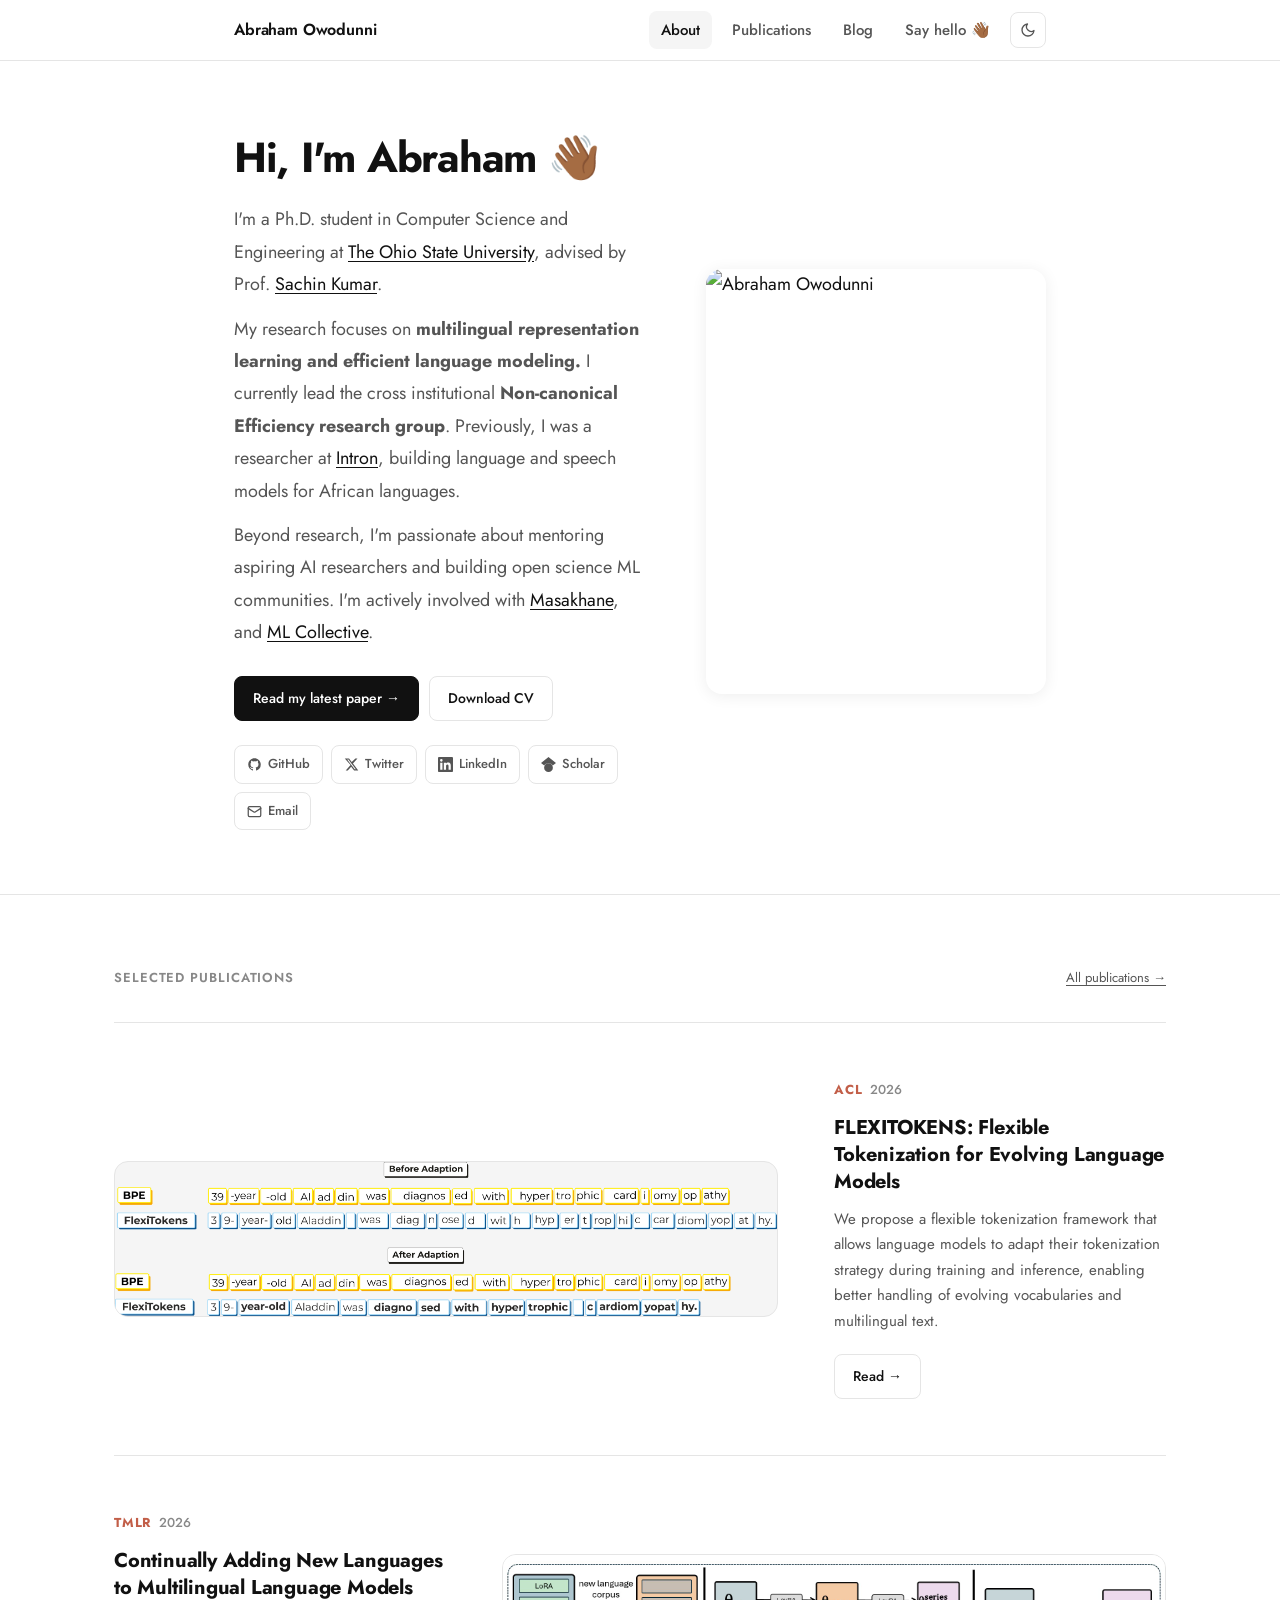
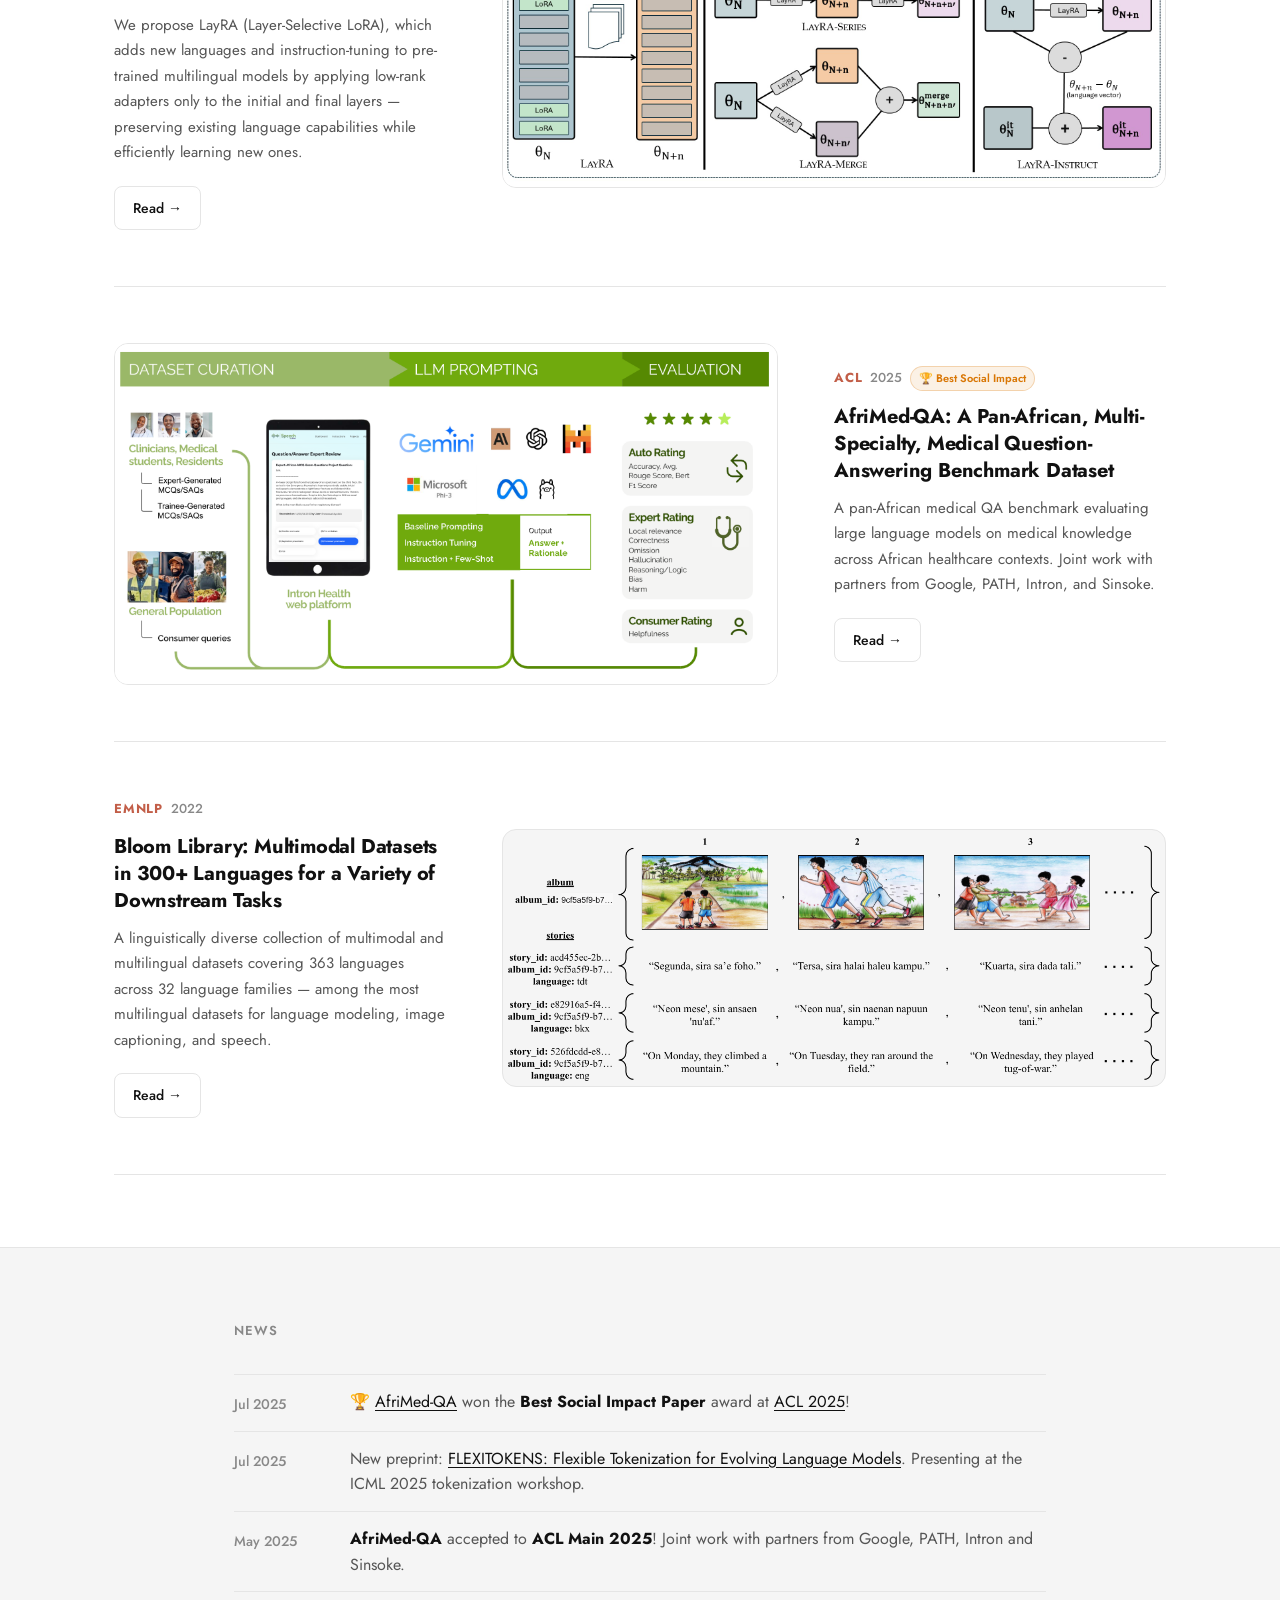
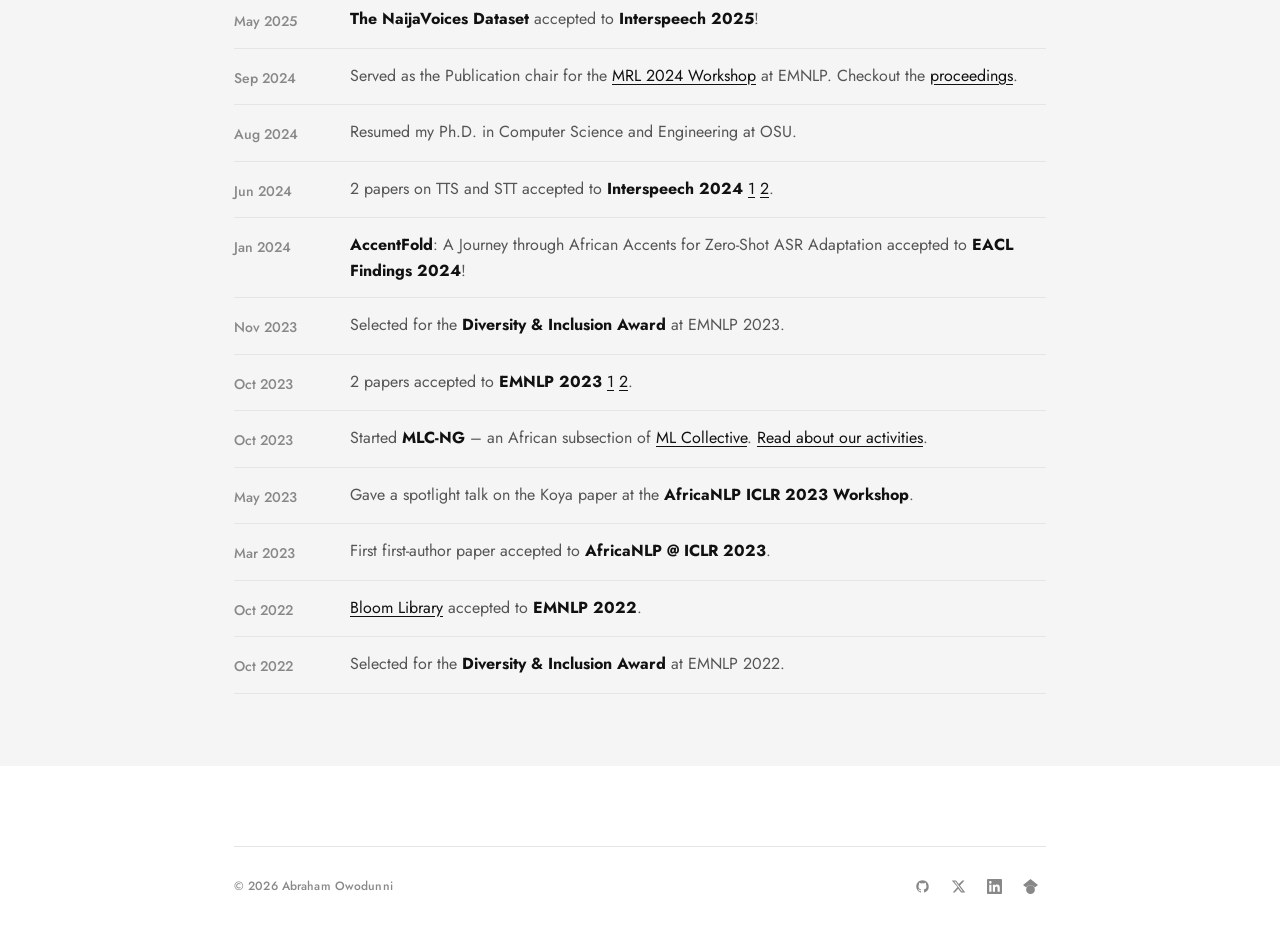
==== commit 7e4c344a: "Refine research focus description in index.html" ====
--- a/index.html
+++ b/index.html
@@ -57,8 +57,8 @@
           </p>
 
           <p class="hero__bio">
-            My research focuses on <strong>efficient multilingual representation learning</strong> and
-            understanding how knowledge in language models can be transferred across different models. I currently lead the cross institutional <strong>Non-canonical Efficiency research group</strong>.
+            My research focuses on <strong>multilingual representation learning and efficient language modeling.</strong>
+            I currently lead the cross institutional <strong>Non-canonical Efficiency research group</strong>.
             Previously, I was a researcher at <a href="https://www.intron.io/" target="_blank" rel="noopener">Intron</a>,
             building language and speech models for African languages.
           </p>
